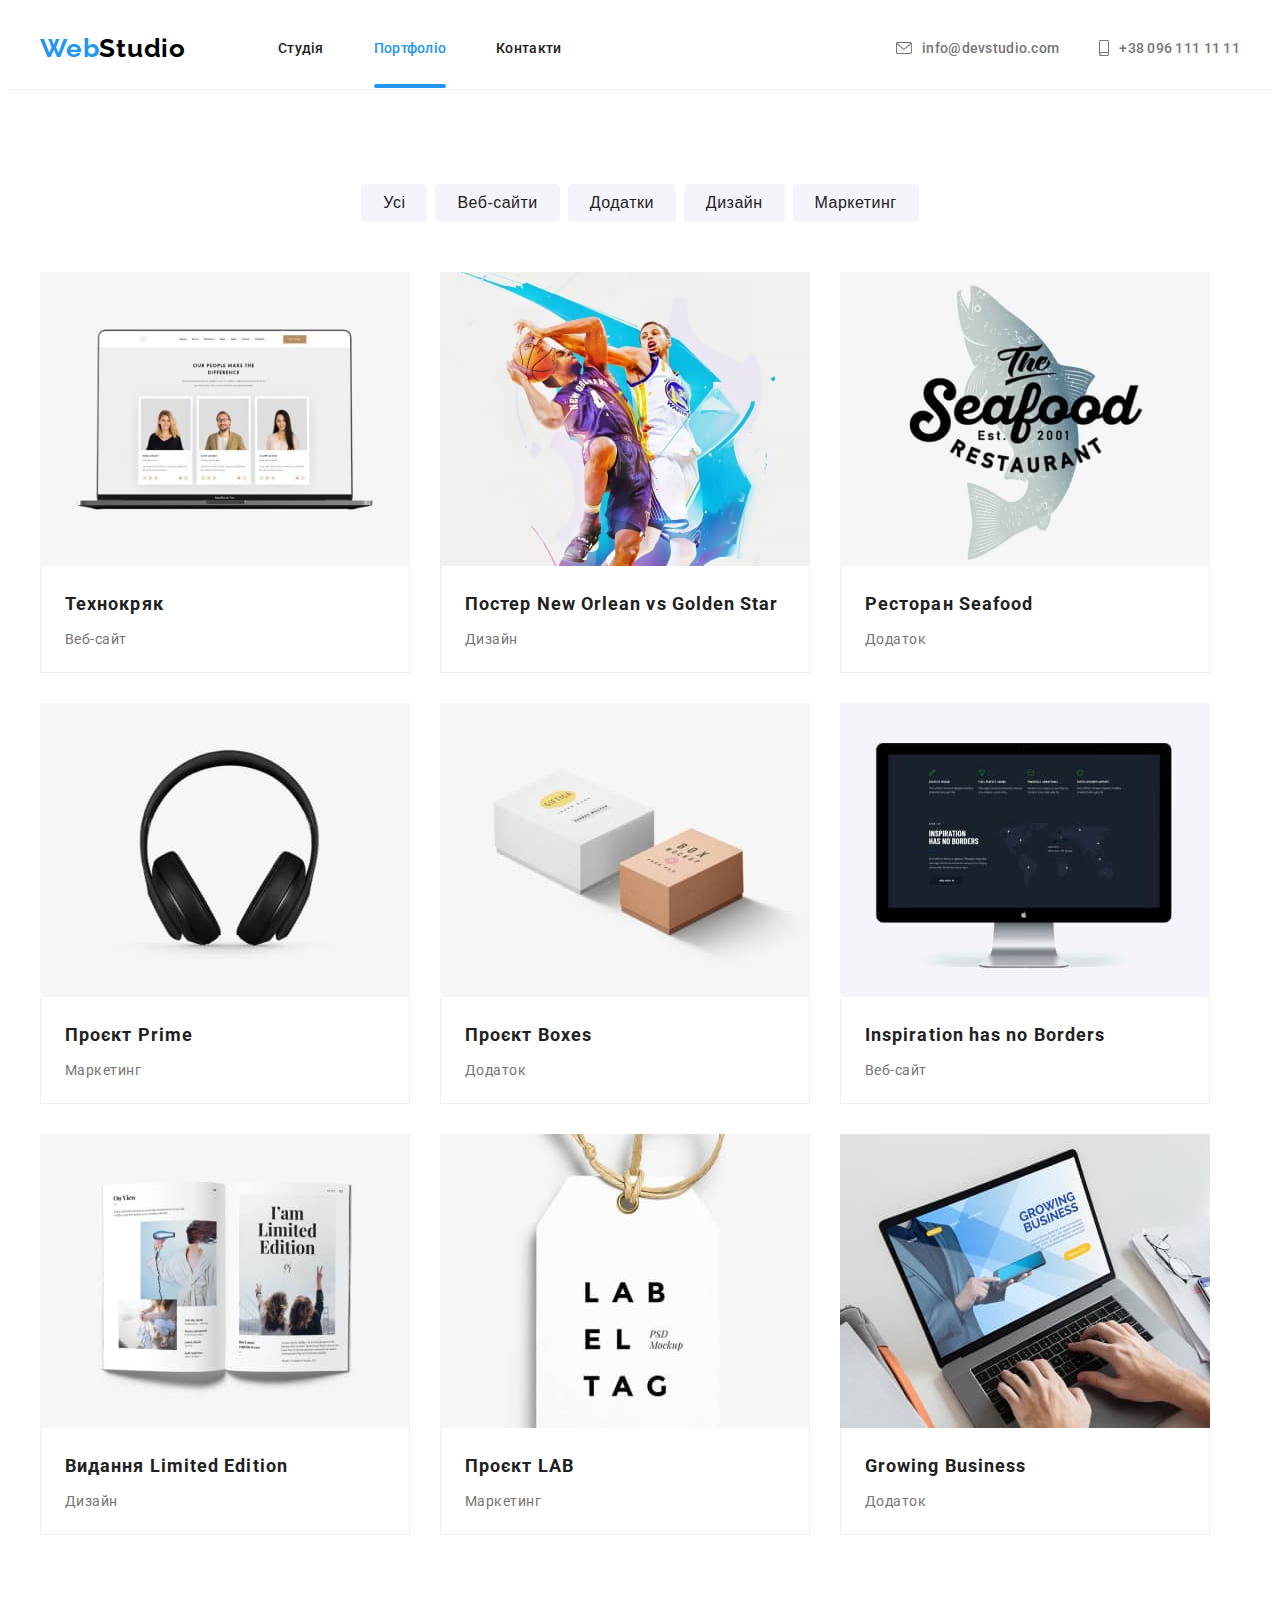
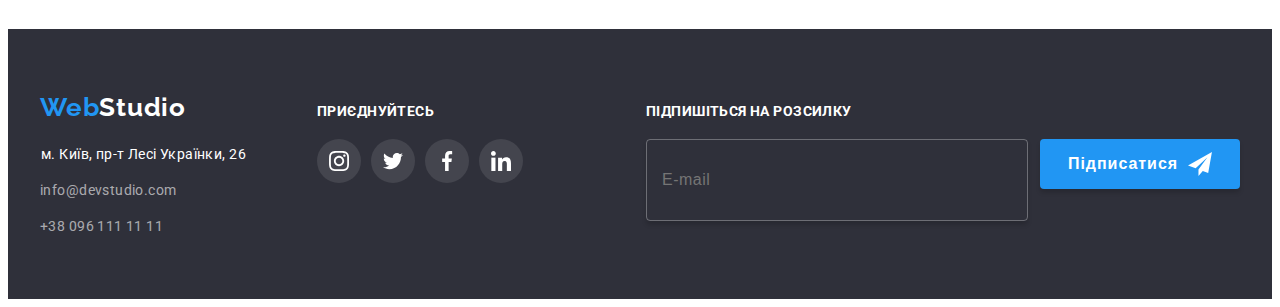
==== portfolio.html @ 45333ccf "створив репозиторій, додав файли" ====
<!DOCTYPE html>
<html lang="uk-UA">
  <head>
    <meta charset="UTF-8" />
    <meta name="viewport" content="width=device-width, initial-scale=1.0" />
    <title>Портфоліо</title>
    <link
      href="https://fonts.googleapis.com/css2?family=Raleway:wght@700&family=Roboto:wght@400;500;700;900&display=swap"
      rel="stylesheet"
    />
    <link
      rel="stylesheet"
      href="https://cdnjs.cloudflare.com/ajax/libs/modern-normalize/2.0.0/modern-normalize.min.css"
      integrity="sha512-4xo8blKMVCiXpTaLzQSLSw3KFOVPWhm/TRtuPVc4WG6kUgjH6J03IBuG7JZPkcWMxJ5huwaBpOpnwYElP/m6wg=="
      crossorigin="anonymous"
      referrerpolicy="no-referrer"
    />
    <link rel="stylesheet" href="./css/main.min.css" />
  </head>

  <body>
    <!-- Шапка -->

    <header class="header header--bordered">
      <div class="header__container container">
        <div class="logo">
          <a class="logo__link link" href="./index.html"
            >Web<span class="logo__text logo__text--black">Studio</span></a
          >
        </div>

        <nav class="nav">
          <ul class="nav__list list">
            <li class="nav__item">
              <a class="nav__link link" href="./index.html">Студія</a>
            </li>
            <li class="nav__item">
              <a
                class="nav__link nav__link--current link"
                href="./portfolio.html"
                >Портфоліо</a
              >
            </li>
            <li class="nav__item">
              <a class="nav__link link" href="">Контакти</a>
            </li>
          </ul>
        </nav>

        <ul class="info list">
          <li class="info__item">
            <a class="info__link link" href="mailto:info@devstudio.com">
              <svg class="info__icon" width="16" height="12">
                <use href="./images/icons/sprite.svg#envelope"></use>
              </svg>
              info@devstudio.com</a
            >
          </li>
          <li class="info__item">
            <a class="info__link link" href="tel:380961111111">
              <svg class="info__icon" width="10" height="16">
                <use href="./images/icons/sprite.svg#smartphone"></use>
              </svg>
              +38 096 111 11 11</a
            >
          </li>
        </ul>
      </div>
    </header>

    <main>
      <section class="portfolio section">
        <div class="container">
          <h1 class="visually-hidden">Портфоліо</h1>

          <!-- Фільтр -->

          <h2 class="visually-hidden">Фільтр робіт</h2>

          <ul class="filter list">
            <li class="filter__item">
              <button class="filter__btn" type="button">Усі</button>
            </li>
            <li class="filter__item">
              <button class="filter__btn" type="button">Веб-сайти</button>
            </li>
            <li class="filter__item">
              <button class="filter__btn" type="button">Додатки</button>
            </li>
            <li class="filter__item">
              <button class="filter__btn" type="button">Дизайн</button>
            </li>
            <li class="filter__item">
              <button class="filter__btn" type="button">Маркетинг</button>
            </li>
          </ul>

          <!-- Список робіт -->

          <h2 class="visually-hidden">Список робіт</h2>

          <ul class="works list">
            <li class="works__item">
              <a class="works__link link" href="">
                <div class="overlay">
                  <img
                    class="overlay__img"
                    src="./images/portfolio/techno.jpg"
                    alt="Сторінка веб-сайту"
                    width="370"
                    height="294"
                  />

                  <div class="overlay__card">
                    <p class="overlay__text">
                      Ресурс пропонує комплексні пропозиції з різним рівнем
                      функціоналу та сервісів. Все це дозволить відвідувачу
                      отримати вичерпні відомості про компанію чи приватну
                      особу.
                    </p>
                  </div>
                </div>

                <div class="works__info">
                  <h3 class="works__title">Технокряк</h3>
                  <p class="works__text">Веб-сайт</p>
                </div>
              </a>
            </li>

            <li class="works__item">
              <a class="works__link link" href="">
                <div class="overlay">
                  <img
                    class="overlay__img"
                    src="./images/portfolio/new-orlean.jpg"
                    alt="Сторінка веб-сайту"
                    width="370"
                    height="294"
                  />

                  <div class="overlay__card">
                    <p class="overlay__text">
                      Ресурс пропонує комплексні пропозиції з різним рівнем
                      функціоналу та сервісів. Все це дозволить відвідувачу
                      отримати вичерпні відомості про компанію чи приватну
                      особу.
                    </p>
                  </div>
                </div>
                <div class="works__info">
                  <h3 class="works__title">Постер New Orlean vs Golden Star</h3>
                  <p class="works__text">Дизайн</p>
                </div>
              </a>
            </li>

            <li class="works__item">
              <a class="works__link link" href="">
                <div class="overlay">
                  <img
                    class="overlay__img"
                    src="./images/portfolio/seafood.jpg"
                    alt="Сторінка веб-сайту"
                    width="370"
                    height="294"
                  />

                  <div class="overlay__card">
                    <p class="overlay__text">
                      Ресурс пропонує комплексні пропозиції з різним рівнем
                      функціоналу та сервісів. Все це дозволить відвідувачу
                      отримати вичерпні відомості про компанію чи приватну
                      особу.
                    </p>
                  </div>
                </div>
                <div class="works__info">
                  <h3 class="works__title">Ресторан Seafood</h3>
                  <p class="works__text">Додаток</p>
                </div>
              </a>
            </li>

            <li class="works__item">
              <a class="works__link link" href="">
                <div class="overlay">
                  <img
                    class="overlay__img"
                    src="./images/portfolio/prime.jpg"
                    alt="Сторінка веб-сайту"
                    width="370"
                    height="294"
                  />

                  <div class="overlay__card">
                    <p class="overlay__text">
                      Ресурс пропонує комплексні пропозиції з різним рівнем
                      функціоналу та сервісів. Все це дозволить відвідувачу
                      отримати вичерпні відомості про компанію чи приватну
                      особу.
                    </p>
                  </div>
                </div>
                <div class="works__info">
                  <h3 class="works__title">Проєкт Prime</h3>
                  <p class="works__text">Маркетинг</p>
                </div>
              </a>
            </li>

            <li class="works__item">
              <a class="works__link link" href="">
                <div class="overlay">
                  <img
                    class="overlay__img"
                    src="./images/portfolio/boxes.jpg"
                    alt="Сторінка веб-сайту"
                    width="370"
                    height="294"
                  />

                  <div class="overlay__card">
                    <p class="overlay__text">
                      Ресурс пропонує комплексні пропозиції з різним рівнем
                      функціоналу та сервісів. Все це дозволить відвідувачу
                      отримати вичерпні відомості про компанію чи приватну
                      особу.
                    </p>
                  </div>
                </div>
                <div class="works__info">
                  <h3 class="works__title">Проєкт Boxes</h3>
                  <p class="works__text">Додаток</p>
                </div>
              </a>
            </li>

            <li class="works__item">
              <a class="works__link link" href="">
                <div class="overlay">
                  <img
                    class="overlay__img"
                    src="./images/portfolio/no-borders.jpg"
                    alt="Сторінка веб-сайту"
                    width="370"
                    height="294"
                  />

                  <div class="overlay__card">
                    <p class="overlay__text">
                      Ресурс пропонує комплексні пропозиції з різним рівнем
                      функціоналу та сервісів. Все це дозволить відвідувачу
                      отримати вичерпні відомості про компанію чи приватну
                      особу.
                    </p>
                  </div>
                </div>
                <div class="works__info">
                  <h3 class="works__title">Inspiration has no Borders</h3>
                  <p class="works__text">Веб-сайт</p>
                </div>
              </a>
            </li>

            <li class="works__item">
              <a class="works__link link" href="">
                <div class="overlay">
                  <img
                    class="overlay__img"
                    src="./images/portfolio/limited-edition.jpg"
                    alt="Сторінка веб-сайту"
                    width="370"
                    height="294"
                  />

                  <div class="overlay__card">
                    <p class="overlay__text">
                      Ресурс пропонує комплексні пропозиції з різним рівнем
                      функціоналу та сервісів. Все це дозволить відвідувачу
                      отримати вичерпні відомості про компанію чи приватну
                      особу.
                    </p>
                  </div>
                </div>
                <div class="works__info">
                  <h3 class="works__title">Видання Limited Edition</h3>
                  <p class="works__text">Дизайн</p>
                </div>
              </a>
            </li>

            <li class="works__item">
              <a class="works__link link" href="">
                <div class="overlay">
                  <img
                    class="overlay__img"
                    src="./images/portfolio/lab.jpg"
                    alt="Сторінка веб-сайту"
                    width="370"
                    height="294"
                  />

                  <div class="overlay__card">
                    <p class="overlay__text">
                      Ресурс пропонує комплексні пропозиції з різним рівнем
                      функціоналу та сервісів. Все це дозволить відвідувачу
                      отримати вичерпні відомості про компанію чи приватну
                      особу.
                    </p>
                  </div>
                </div>
                <div class="works__info">
                  <h3 class="works__title">Проєкт LAB</h3>
                  <p class="works__text">Маркетинг</p>
                </div>
              </a>
            </li>

            <li class="works__item">
              <a class="works__link link" href="">
                <div class="overlay">
                  <img
                    class="overlay__img"
                    src="./images/portfolio/growing-bisiness.jpg"
                    alt="Сторінка веб-сайту"
                    width="370"
                    height="294"
                  />

                  <div class="overlay__card">
                    <p class="overlay__text">
                      Ресурс пропонує комплексні пропозиції з різним рівнем
                      функціоналу та сервісів. Все це дозволить відвідувачу
                      отримати вичерпні відомості про компанію чи приватну
                      особу.
                    </p>
                  </div>
                </div>
                <div class="works__info">
                  <h3 class="works__title">Growing Business</h3>
                  <p class="works__text">Додаток</p>
                </div>
              </a>
            </li>
          </ul>
        </div>
      </section>
    </main>

    <!-- Підвал -->

    <footer class="footer">
      <div class="footer__container container">
        <div class="footer__address">
          <div class="logo">
            <a class="logo__link link" href="./index.html"
              >Web<span class="logo__text logo__text--white">Studio</span></a
            >
          </div>

          <address class="address">
            <p class="address__text">м. Київ, пр-т Лесі Українки, 26</p>
            <a class="address__link link" href="mailto:info@devstudio.com"
              >info@devstudio.com</a
            >
            <a class="address__link link" href="tel:380961111111"
              >+38 096 111 11 11</a
            >
          </address>
        </div>

        <div class="footer__socials">
          <div class="socials">
            <p class="socials__title">Приєднуйтесь</p>

            <ul class="socials__list list">
              <li class="socials__item socials__item--black">
                <a
                  class="socials__link link"
                  href=""
                  target="_blank"
                  aria-label="іконка Instagram"
                >
                  <svg
                    class="socials__icon socials__icon--white"
                    width="20"
                    height="20"
                  >
                    <use href="./images/icons/sprite.svg#instagram"></use>
                  </svg>
                </a>
              </li>
              <li class="socials__item socials__item--black">
                <a
                  class="socials__link link"
                  href=""
                  target="_blank"
                  aria-label="іконка Twitter"
                >
                  <svg
                    class="socials__icon socials__icon--white"
                    width="20"
                    height="20"
                  >
                    <use href="./images/icons/sprite.svg#twitter"></use>
                  </svg>
                </a>
              </li>
              <li class="socials__item socials__item--black">
                <a
                  class="socials__link link"
                  href=""
                  target="_blank"
                  aria-label="іконка Facebook"
                >
                  <svg
                    class="socials__icon socials__icon--white"
                    width="20"
                    height="20"
                  >
                    <use href="./images/icons/sprite.svg#facebook"></use>
                  </svg>
                </a>
              </li>
              <li class="socials__item socials__item--black">
                <a
                  class="socials__link link"
                  href=""
                  target="_blank"
                  aria-label="іконка Linkedin"
                >
                  <svg
                    class="socials__icon socials__icon--white"
                    width="20"
                    height="20"
                  >
                    <use href="./images/icons/sprite.svg#linkedin"></use>
                  </svg>
                </a>
              </li>
            </ul>
          </div>
        </div>

        <div class="footer__form">
          <form class="form">
            <b class="form__title">Підпишіться на розсилку</b>
            <div class="form__field">
              <input class="form__input" type="email" placeholder="E-mail" />

              <button class="form__btn btn" type="submit">
                <span class="form__btn-label">Підписатися</span>
                <svg class="form__btn-icon" width="24" height="24">
                  <use href="./images/icons/sprite.svg#icon-send"></use>
                </svg>
              </button>
            </div>
          </form>
        </div>
      </div>
    </footer>
  </body>
</html>
---- css/main.min.css ----
:root{--primary-bg-color: #ffffff;--secondary-bg-color: #f5f4fa;--header-underline-color: #ececec;--logo-black-color: #000000;--accent-color: #2196f3;--primary-text-color: #757575;--secondary-text-color: #212121;--primary-icon-color: #afb1b8;--footer-icon-bg-color: rgba(255, 255, 255, 0.1);--hero-bg-color: #c4c4c4;--footer-bg-color: #2f303a;--address-text-color: rgba(255, 255, 255, 0.6);--hover-focus-time: cubic-bezier(0.4, 0, 0.2, 1);--primary-font-family: "Roboto", sans-serif;--primary-font-size: 14px;--primary-font-weight: 400;--primary-letter-spacing: 0.42px;--primary-text-align: center}.visually-hidden{position:absolute;width:1px;height:1px;margin:-1px;border:0;padding:0;white-space:nowrap;-webkit-clip-path:inset(100%);clip-path:inset(100%);clip:rect(0 0 0 0);overflow:hidden}html{scroll-behavior:smooth}body{font-family:var(--primary-font-family);font-size:var(--primary-font-size);font-weight:var(--primary-font-weight);letter-spacing:var(--primary-letter-spacing);text-align:var(--primary-text-align);background-color:var(--primary-bg-color);color:var(--primary-text-color)}.section{padding-top:94px;padding-bottom:94px}img{display:block}.list{margin:0;padding:0;list-style:none}.link{text-decoration:none}.container{width:1200px;margin:0 auto;padding-right:15px;padding-left:15px}.btn{margin:0;padding-top:10px;padding-bottom:10px;width:200px;height:50px;font-size:16px;font-weight:700;line-height:1.87;letter-spacing:.96px;text-align:center;color:var(--primary-bg-color);border:none;border-radius:4px;background-color:var(--accent-color);-webkit-box-shadow:0px 4px 4px 0px rgba(0,0,0,.15);box-shadow:0px 4px 4px 0px rgba(0,0,0,.15);-webkit-transition:color 250ms var(--hover-focus-time);transition:color 250ms var(--hover-focus-time);cursor:pointer}.header--bordered{border-bottom:1px solid var(--header-underline-color)}.header__container{display:-webkit-box;display:-ms-flexbox;display:flex;-webkit-box-align:center;-ms-flex-align:center;align-items:center}.logo{width:145px;height:31px}.logo__link{font-family:"Raleway",sans-serif;font-size:26px;font-weight:700;line-height:1.2;letter-spacing:.78px;color:var(--accent-color)}.logo__text--black{color:var(--logo-black-color)}.nav__list{display:-webkit-box;display:-ms-flexbox;display:flex;margin-left:93px}.nav__item:not(:last-child){margin-right:50px}.nav__link{padding-top:32px;padding-bottom:32px;font-weight:500;line-height:1.2;letter-spacing:.28px;color:var(--secondary-text-color);-webkit-transition:color 250ms var(--hover-focus-time);transition:color 250ms var(--hover-focus-time)}.nav__link:hover,.nav__link:focus{color:var(--accent-color)}.nav__link--current{position:relative;color:var(--accent-color)}.nav__link--current::after{content:"";display:block;position:absolute;right:0;bottom:0;width:100%;height:4px;border-radius:2px;background-color:var(--accent-color)}.info{display:-webkit-box;display:-ms-flexbox;display:flex;-webkit-box-align:center;-ms-flex-align:center;align-items:center;margin-left:auto}.info__item:not(:last-child){margin-right:40px}.info__link{display:-webkit-box;display:-ms-flexbox;display:flex;-webkit-box-align:center;-ms-flex-align:center;align-items:center;padding-top:32px;padding-bottom:32px;font-weight:500;line-height:1.2;letter-spacing:.28px;color:var(--primary-text-color);-webkit-transition:color 250ms var(--hover-focus-time);transition:color 250ms var(--hover-focus-time)}.info__link:hover,.info__link:focus{color:var(--accent-color)}.info__icon{margin-right:10px;fill:currentColor}.hero{padding-top:200px;padding-bottom:200px;text-align:center}.hero__title{width:696px;margin-top:0;margin-right:auto;margin-bottom:30px;margin-left:auto;font-size:44px;font-weight:900;line-height:1.36;letter-spacing:2.64px;text-transform:uppercase;color:var(--primary-bg-color)}.hero__btn{margin:0;padding-top:10px;padding-bottom:10px;width:200px;height:50px;font-size:16px;font-weight:700;line-height:1.87;letter-spacing:.96px;text-align:center;color:var(--primary-bg-color);border:none;border-radius:4px;background-color:var(--accent-color);-webkit-box-shadow:0px 4px 4px 0px rgba(0,0,0,.15);box-shadow:0px 4px 4px 0px rgba(0,0,0,.15);-webkit-transition:color 250ms var(--hover-focus-time);transition:color 250ms var(--hover-focus-time);cursor:pointer;width:216px}.hero__btn:hover{color:var(--hero-bg-color)}.overlay-bg{height:600px;max-width:1600px;margin-right:auto;margin-left:auto;background-color:var(--hero-bg-color);background-image:-webkit-gradient(linear, left top, right top, from(rgba(47, 48, 58, 0.4)), to(rgba(47, 48, 58, 0.4))),url("../images/hero/hero-bg-photo.jpg");background-image:linear-gradient(to right, rgba(47, 48, 58, 0.4), rgba(47, 48, 58, 0.4)),url("../images/hero/hero-bg-photo.jpg");background-repeat:no-repeat;background-position:center;background-size:cover}.backdrop{position:fixed;top:0;left:0;width:100%;height:100%;background-color:rgba(0,0,0,.2);z-index:10;opacity:1;visibility:visible;-webkit-transition:opacity 250ms var(--hover-focus-time),visibility 250ms var(--hover-focus-time);transition:opacity 250ms var(--hover-focus-time),visibility 250ms var(--hover-focus-time)}.backdrop.is-hidden{opacity:0;visibility:hidden;pointer-events:none}.modal-window{position:absolute;top:50%;left:50%;-webkit-transform:translate(-50%, -50%) scaleX(1);transform:translate(-50%, -50%) scaleX(1);-webkit-transition:-webkit-transform 250ms var(--hover-focus-time);transition:-webkit-transform 250ms var(--hover-focus-time);transition:transform 250ms var(--hover-focus-time);transition:transform 250ms var(--hover-focus-time), -webkit-transform 250ms var(--hover-focus-time);width:528px;height:581px;border-radius:4px;background-color:var(--primary-bg-color);-webkit-box-shadow:0px 2px 1px 0px rgba(0,0,0,.2),0px 1px 1px 0px rgba(0,0,0,.14),0px 1px 3px 0px rgba(0,0,0,.12);box-shadow:0px 2px 1px 0px rgba(0,0,0,.2),0px 1px 1px 0px rgba(0,0,0,.14),0px 1px 3px 0px rgba(0,0,0,.12)}.backdrop.is-hidden>.modal-window{-webkit-transform:translate(-50%, -50%) scaleX(0);transform:translate(-50%, -50%) scaleX(0)}.modal-window-close-btn{position:absolute;top:8px;right:8px;padding:0;width:30px;height:30px;border-radius:50%;border:1px solid rgba(0,0,0,.1);background-color:var(--primary-bg-color);cursor:pointer}.modal-window-close-icon{display:block;margin:0 auto;fill:var(--logo-black-color);-webkit-transition:fill 250ms var(--hover-focus-time);transition:fill 250ms var(--hover-focus-time)}.modal-window-close-btn:hover>.modal-window-close-icon{fill:var(--accent-color)}.modal-form{margin:0;padding:40px;width:100%;height:100%}.modal-form__title{display:block;margin-top:0;margin-bottom:12px;font-size:20px;font-weight:700;letter-spacing:.6px;color:var(--secondary-text-color)}.modal-form__field{position:relative;display:block}.modal-form__label{display:block;margin-bottom:4px;font-size:12px;letter-spacing:.12px;text-align:left;color:var(--primary-text-color)}.modal-form__input{display:block;margin-bottom:10px;padding:12px 12px 12px 44px;width:100%;height:40px;border-radius:4px;border:1px solid rgba(33,33,33,.2);outline:rgba(0,0,0,0);-webkit-transition:border-color 250ms var(--hover-focus-time);transition:border-color 250ms var(--hover-focus-time)}.modal-form__input:focus{border-color:var(--accent-color)}.modal-form__icon{position:absolute;top:30px;left:12px;fill:var(--secondary-text-color);-webkit-transition:fill 250ms var(--hover-focus-time);transition:fill 250ms var(--hover-focus-time)}.modal-form__input:focus+.modal-form__icon{fill:var(--accent-color)}.modal-form__textarea{display:block;margin-bottom:20px;padding:12px 16px;width:100%;height:120px;resize:none;border-radius:4px;border-color:rgba(0,0,0,0);outline:1px solid rgba(33,33,33,.2);-webkit-transition:border-color 250ms var(--hover-focus-time);transition:border-color 250ms var(--hover-focus-time)}.modal-form__textarea:focus{border-color:var(--accent-color)}.modal-form__textarea::-webkit-input-placeholder{font-size:12px;letter-spacing:.12px;color:rgba(117,117,117,.5)}.modal-form__textarea::-moz-placeholder{font-size:12px;letter-spacing:.12px;color:rgba(117,117,117,.5)}.modal-form__textarea:-ms-input-placeholder{font-size:12px;letter-spacing:.12px;color:rgba(117,117,117,.5)}.modal-form__textarea::-ms-input-placeholder{font-size:12px;letter-spacing:.12px;color:rgba(117,117,117,.5)}.modal-form__textarea::placeholder{font-size:12px;letter-spacing:.12px;color:rgba(117,117,117,.5)}.modal-form__policy{display:-webkit-box;display:-ms-flexbox;display:flex;-webkit-box-align:center;-ms-flex-align:center;align-items:center;-webkit-box-pack:center;-ms-flex-pack:center;justify-content:center;margin-top:0;margin-bottom:30px;width:100%;height:24px;line-height:1.71;color:var(--primary-text-color)}.modal-form__checkbox-custom{display:-webkit-box;display:-ms-flexbox;display:flex;-webkit-box-align:center;-ms-flex-align:center;align-items:center;-webkit-box-pack:center;-ms-flex-pack:center;justify-content:center;margin-right:7px;width:16px;height:15px;border-radius:2px;border:2px solid var(--secondary-text-color);-webkit-transition:background-color 250ms var(--hover-focus-time),border-color 250ms var(--hover-focus-time);transition:background-color 250ms var(--hover-focus-time),border-color 250ms var(--hover-focus-time)}.modal-form__checkbox:focus+.modal-form__checkbox-custom{border-color:var(--accent-color)}.modal-form__checkbox:checked+.modal-form__checkbox-custom{border-color:rgba(0,0,0,0);background-color:var(--accent-color);background-size:contain;background-origin:border-box}.modal-form__checkbox-icon{display:block}.modal-form__checkbox-link{margin-left:5px;line-height:24px;color:var(--accent-color)}.modal-form__btn{margin:0;padding-top:10px;padding-bottom:10px;width:200px;height:50px;font-size:16px;font-weight:700;line-height:1.87;letter-spacing:.96px;text-align:center;color:var(--primary-bg-color);border:none;border-radius:4px;background-color:var(--accent-color);-webkit-box-shadow:0px 4px 4px 0px rgba(0,0,0,.15);box-shadow:0px 4px 4px 0px rgba(0,0,0,.15);-webkit-transition:color 250ms var(--hover-focus-time);transition:color 250ms var(--hover-focus-time);cursor:pointer;padding-left:32px;padding-right:32px;background-color:#188ce8}.features__list{display:-webkit-box;display:-ms-flexbox;display:flex}.features__item{width:270px}.features__item:not(:last-child){margin-right:30px}.features__icon-box{display:-webkit-box;display:-ms-flexbox;display:flex;-webkit-box-align:center;-ms-flex-align:center;align-items:center;-webkit-box-pack:center;-ms-flex-pack:center;justify-content:center;width:100%;height:120px;margin-bottom:30px;border-radius:4px;background-color:var(--secondary-bg-color)}.features__icon{margin:0}.features__title{margin-top:0;margin-bottom:10px;font-weight:700;line-height:1.2;text-align:left;text-transform:uppercase;color:var(--secondary-text-color)}.features__text{margin:0;line-height:1.71;text-align:left;color:var(--primary-text-color)}.examples{padding-top:0}.examples__title{margin-top:0;margin-bottom:50px;font-size:36px;font-weight:700;line-height:1.2;letter-spacing:1.08px;color:var(--secondary-text-color)}.examples__list{display:-webkit-box;display:-ms-flexbox;display:flex}.examples__item:not(:last-child){margin-right:30px}.examples__img{position:relative}.examples__text{position:absolute;right:0;bottom:0;display:-webkit-box;display:-ms-flexbox;display:flex;width:100%;height:70px;margin:0;-webkit-box-align:center;-ms-flex-align:center;align-items:center;-webkit-box-pack:center;-ms-flex-pack:center;justify-content:center;font-weight:700;text-transform:uppercase;color:var(--primary-bg-color);background-color:var(--footer-bg-color);opacity:80%}.team{background-color:var(--secondary-bg-color)}.team__title{margin-top:0;margin-bottom:50px;font-size:36px;font-weight:700;line-height:1.2;letter-spacing:1.08px;color:var(--secondary-text-color)}.team__list{display:-webkit-box;display:-ms-flexbox;display:flex}.team__item{background-color:var(--primary-bg-color);border-radius:0px 0px 4px 4px;-webkit-box-shadow:0px 2px 1px 0px rgba(0,0,0,.2),0px 1px 1px 0px rgba(0,0,0,.14),0px 1px 3px 0px rgba(0,0,0,.12);box-shadow:0px 2px 1px 0px rgba(0,0,0,.2),0px 1px 1px 0px rgba(0,0,0,.14),0px 1px 3px 0px rgba(0,0,0,.12)}.team__item:not(:last-child){margin-right:30px}.card{padding-bottom:30px}.card__img{margin-bottom:30px}.card__title{margin-bottom:10px;font-size:16px;font-weight:500;line-height:1.2;letter-spacing:.48px;color:var(--secondary-text-color)}.card__text{margin:0;margin-bottom:16px;font-size:16px;font-weight:400;line-height:1.2;letter-spacing:.48px;color:var(--primary-text-color)}.socials__list{display:-webkit-box;display:-ms-flexbox;display:flex;-webkit-box-align:center;-ms-flex-align:center;align-items:center;-webkit-box-pack:center;-ms-flex-pack:center;justify-content:center}.socials__item:not(:last-child){margin-right:10px}.socials__item--black{border-radius:50%;background-color:var(--footer-icon-bg-color)}.socials__link{display:-webkit-box;display:-ms-flexbox;display:flex;-webkit-box-align:center;-ms-flex-align:center;align-items:center;-webkit-box-pack:center;-ms-flex-pack:center;justify-content:center;border-radius:50%;width:44px;height:44px;-webkit-transition:background-color 250ms var(--hover-focus-time);transition:background-color 250ms var(--hover-focus-time)}.socials__link:hover,.socials__link:focus{background-color:var(--accent-color)}.socials__icon{margin:0;fill:var(--primary-icon-color);-webkit-transition:fill 250ms var(--hover-focus-time);transition:fill 250ms var(--hover-focus-time)}.socials__icon--white{fill:var(--primary-bg-color)}.socials__link:hover .socials__icon,.socials__link:focus .socials__icon{fill:var(--primary-bg-color)}.clients__title{margin-top:0;margin-bottom:50px;font-size:36px;font-weight:700;line-height:1.2;letter-spacing:1.08px;color:var(--secondary-text-color)}.clients__list{display:-webkit-box;display:-ms-flexbox;display:flex}.clients__item:not(:last-child){margin-right:30px}.clients__link{display:-webkit-box;display:-ms-flexbox;display:flex;-webkit-box-align:center;-ms-flex-align:center;align-items:center;-webkit-box-pack:center;-ms-flex-pack:center;justify-content:center;width:170px;height:92px;border-radius:4px;border:1px solid var(--primary-icon-color);-webkit-transition:border-color 250ms var(--hover-focus-time);transition:border-color 250ms var(--hover-focus-time)}.clients__link:hover,.clients__link:focus{border-color:var(--accent-color)}.clients__icon{fill:var(--primary-icon-color);-webkit-transition:fill 250ms var(--hover-focus-time);transition:fill 250ms var(--hover-focus-time)}.clients__link:hover .clients__icon{fill:var(--accent-color)}.clients__link:focus .clients__icon{fill:var(--accent-color)}.filter{display:-webkit-box;display:-ms-flexbox;display:flex;margin-bottom:50px;-webkit-box-pack:center;-ms-flex-pack:center;justify-content:center}.filter__item:not(:last-child){margin-right:8px}.filter__btn{padding:6px 22px;font-size:16px;font-weight:500;line-height:1.62;letter-spacing:.48px;cursor:pointer;color:var(--secondary-text-color);background-color:var(--secondary-bg-color);border:none;border-radius:4px;-webkit-transition:color 250ms var(--hover-focus-time),background-color 250ms var(--hover-focus-time),-webkit-box-shadow 250ms var(--hover-focus-time);transition:color 250ms var(--hover-focus-time),background-color 250ms var(--hover-focus-time),-webkit-box-shadow 250ms var(--hover-focus-time);transition:color 250ms var(--hover-focus-time),background-color 250ms var(--hover-focus-time),box-shadow 250ms var(--hover-focus-time);transition:color 250ms var(--hover-focus-time),background-color 250ms var(--hover-focus-time),box-shadow 250ms var(--hover-focus-time),-webkit-box-shadow 250ms var(--hover-focus-time)}.filter__btn:hover,.filter__btn:focus{color:var(--primary-bg-color);background-color:var(--accent-color);-webkit-box-shadow:0px 2px 2px 0px rgba(0,0,0,.12),0px 1px 2px 0px rgba(0,0,0,.08),0px 3px 1px 0px rgba(0,0,0,.1);box-shadow:0px 2px 2px 0px rgba(0,0,0,.12),0px 1px 2px 0px rgba(0,0,0,.08),0px 3px 1px 0px rgba(0,0,0,.1)}.overlay{position:relative;overflow:hidden}.overlay__card{position:absolute;right:0;bottom:0;width:100%;height:100%;background-color:var(--accent-color);opacity:0;-webkit-transform:translateY(100%);transform:translateY(100%);-webkit-transition:opacity 250ms var(--hover-focus-time),-webkit-transform 250ms var(--hover-focus-time);transition:opacity 250ms var(--hover-focus-time),-webkit-transform 250ms var(--hover-focus-time);transition:transform 250ms var(--hover-focus-time),opacity 250ms var(--hover-focus-time);transition:transform 250ms var(--hover-focus-time),opacity 250ms var(--hover-focus-time),-webkit-transform 250ms var(--hover-focus-time)}.works__link:hover .overlay__card{-webkit-transform:translateY(0);transform:translateY(0);opacity:90%}.overlay__text{margin:0;padding:63px 24px;font-size:18px;line-height:1.55;letter-spacing:.54px;text-align:left;color:var(--primary-bg-color)}.works{display:-webkit-box;display:-ms-flexbox;display:flex;-ms-flex-wrap:wrap;flex-wrap:wrap}.works__item{width:370px;margin-right:30px;margin-bottom:30px}.works__item:nth-child(3n){margin-right:0}.works__item:nth-last-child(-n+3){margin-bottom:0}.works__link{display:block;text-decoration:none;-webkit-transition:-webkit-box-shadow 250ms var(--hover-focus-time);transition:-webkit-box-shadow 250ms var(--hover-focus-time);transition:box-shadow 250ms var(--hover-focus-time);transition:box-shadow 250ms var(--hover-focus-time), -webkit-box-shadow 250ms var(--hover-focus-time)}.works__link:hover,.works__link:focus{-webkit-box-shadow:1px 4px 6px 0px rgba(0,0,0,.16),0px 4px 4px 0px rgba(0,0,0,.06),0px 1px 1px 0px rgba(0,0,0,.12);box-shadow:1px 4px 6px 0px rgba(0,0,0,.16),0px 4px 4px 0px rgba(0,0,0,.06),0px 1px 1px 0px rgba(0,0,0,.12)}.works__info{padding:20px 24px;border:1px solid #eee;border-top:none}.works__title{margin-top:0;margin-bottom:4px;font-size:18px;font-weight:700;line-height:2;letter-spacing:1.08px;text-align:left;color:var(--secondary-text-color)}.works__text{margin:0;line-height:1.87;letter-spacing:.48px;text-align:left;color:var(--primary-text-color)}.footer{padding-top:60px;padding-bottom:60px;background-color:var(--footer-bg-color)}.footer__container{display:-webkit-box;display:-ms-flexbox;display:flex;-webkit-box-align:baseline;-ms-flex-align:baseline;align-items:baseline}.logo__text--white{color:var(--primary-bg-color)}.footer__address{margin-right:70px}.address{display:-webkit-box;display:-ms-flexbox;display:flex;-webkit-box-orient:vertical;-webkit-box-direction:normal;-ms-flex-direction:column;flex-direction:column;margin-top:20px;width:207px;line-height:1.71;font-style:normal;color:var(--primary-bg-color)}.address__text{margin-top:0;margin-bottom:12px}.address__link{margin-bottom:12px;line-height:1.71;text-align:left;text-decoration:none;color:var(--address-text-color);-webkit-transition:color 250ms var(--hover-focus-time);transition:color 250ms var(--hover-focus-time)}.address__link:last-child{margin-bottom:0}.address__link:hover,.address__link:focus{color:var(--accent-color)}.socials__title{margin-bottom:20px;font-weight:700;text-align:left;text-transform:uppercase;color:var(--primary-bg-color)}.footer__form{margin-left:auto}.form__title{display:block;margin-bottom:20px;font-weight:700;text-align:left;text-transform:uppercase;color:var(--primary-bg-color)}.form__field{display:-webkit-box;display:-ms-flexbox;display:flex}.form__input{margin-right:12px;padding:15px;width:350px;height:50px;font-size:16px;font-weight:400;line-height:1.25;letter-spacing:.48px;color:rgba(255,255,255,.6);border-radius:4px;border:1px solid rgba(255,255,255,.3);outline:rgba(0,0,0,0);background:rgba(33,150,243,0);-webkit-box-shadow:0px 4px 4px 0px rgba(0,0,0,.15);box-shadow:0px 4px 4px 0px rgba(0,0,0,.15);-webkit-transition:border-color 250ms var(--hover-focus-time);transition:border-color 250ms var(--hover-focus-time)}.form__input:focus{border-color:var(--accent-color)}.form__btn{margin:0;padding-top:10px;padding-bottom:10px;width:200px;height:50px;font-size:16px;font-weight:700;line-height:1.87;letter-spacing:.96px;text-align:center;color:var(--primary-bg-color);border:none;border-radius:4px;background-color:var(--accent-color);-webkit-box-shadow:0px 4px 4px 0px rgba(0,0,0,.15);box-shadow:0px 4px 4px 0px rgba(0,0,0,.15);-webkit-transition:color 250ms var(--hover-focus-time);transition:color 250ms var(--hover-focus-time);cursor:pointer;display:-webkit-box;display:-ms-flexbox;display:flex;-webkit-box-align:center;-ms-flex-align:center;align-items:center;-webkit-box-pack:center;-ms-flex-pack:center;justify-content:center;padding-right:28px;padding-left:28px}.form__btn-label{margin-right:10px}/*# sourceMappingURL=main.min.css.map */
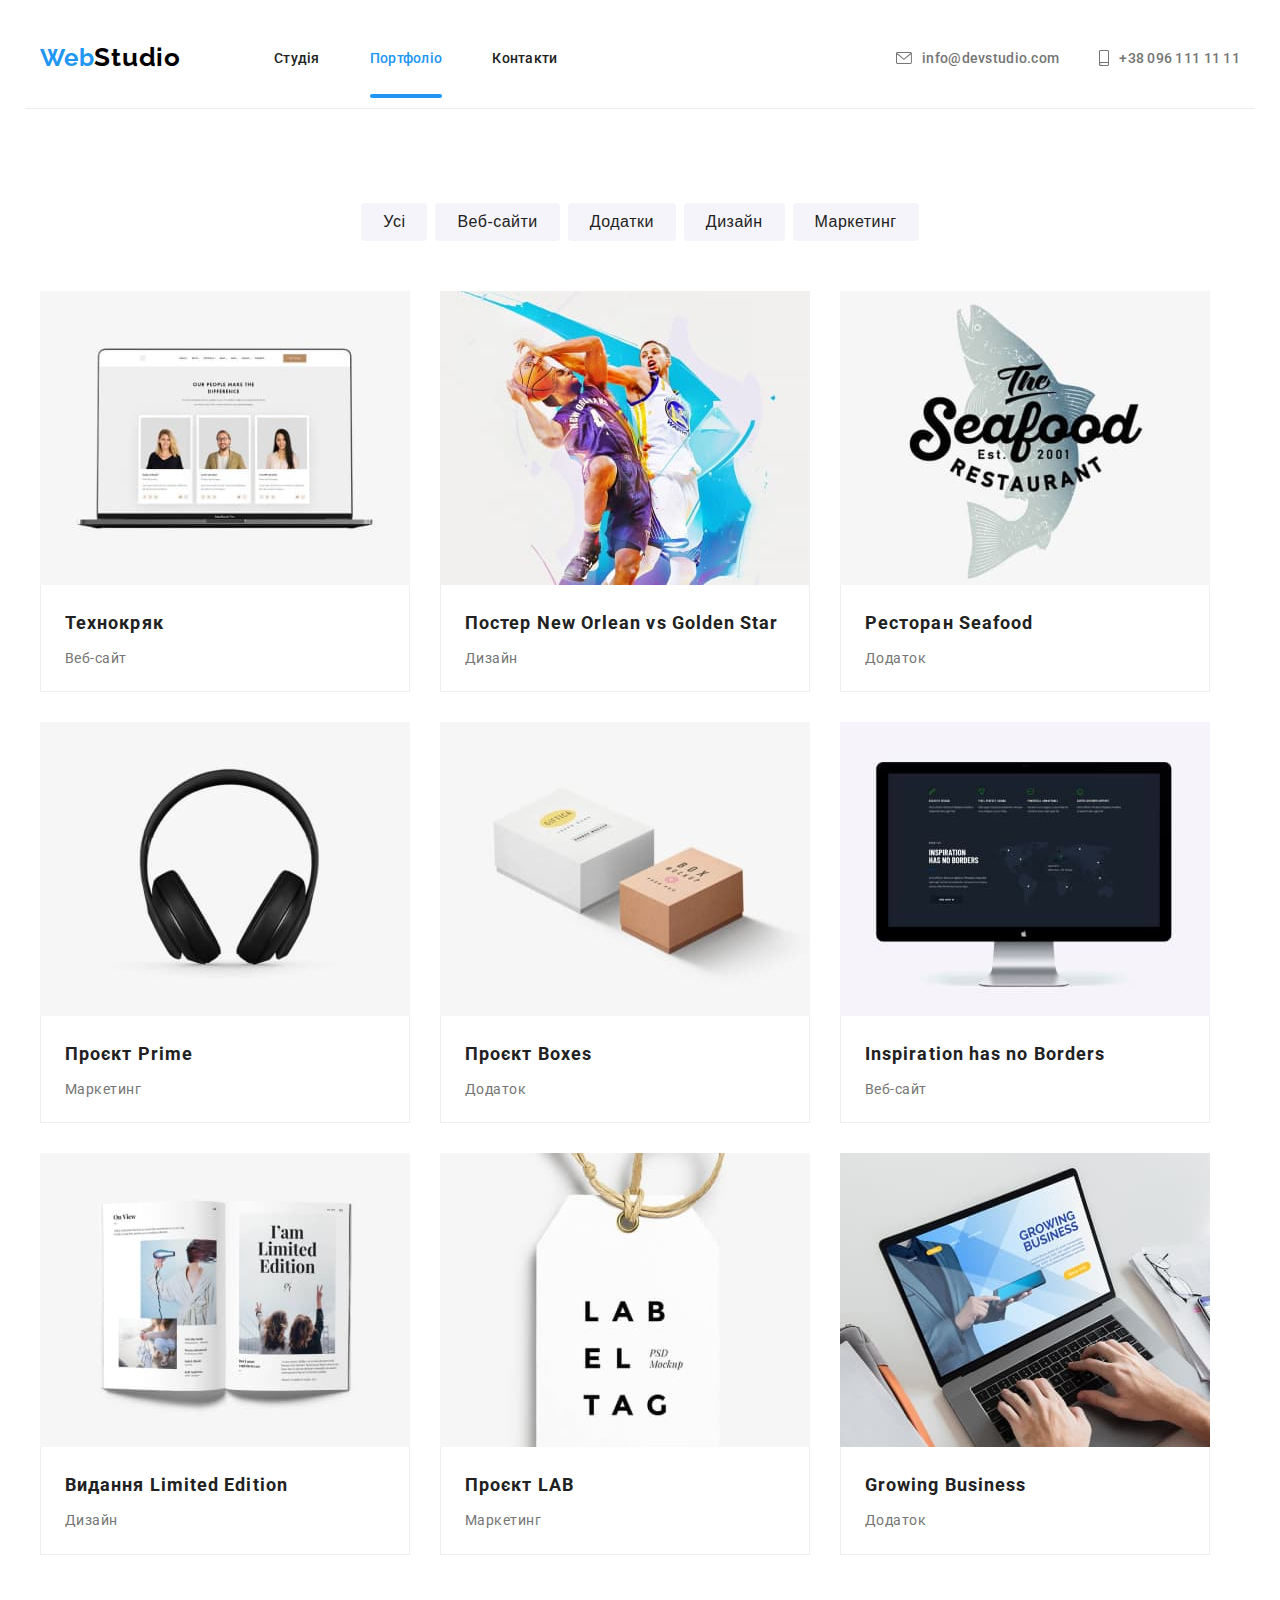
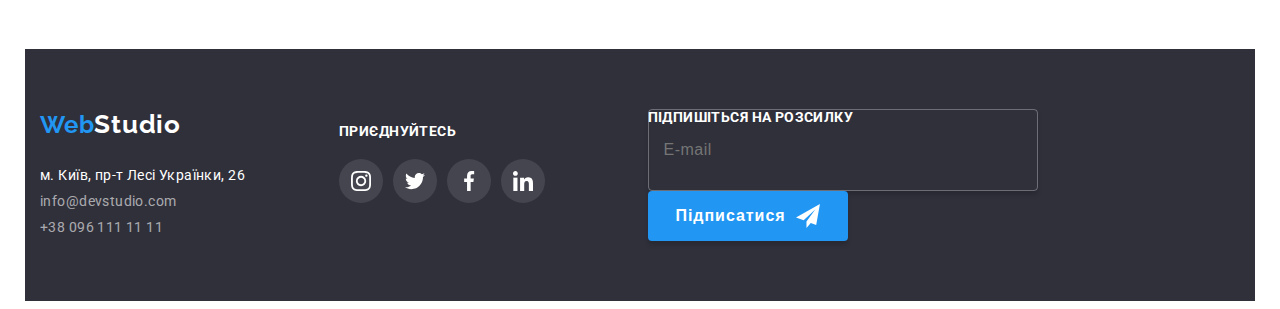
==== commit 9be5218a: "реалізував перенос елементів у філтер" ====
--- a/portfolio.html
+++ b/portfolio.html
@@ -21,50 +21,85 @@
   <body>
     <!-- Шапка -->
 
-    <header class="header header--bordered">
-      <div class="header__container container">
-        <div class="logo">
-          <a class="logo__link link" href="./index.html"
-            >Web<span class="logo__text logo__text--black">Studio</span></a
-          >
+    <header class="header header--bordered container">
+      <div class="logo">
+        <a class="logo__link link" href="./index.html"
+          >Web<span class="logo__text logo__text--black">Studio</span></a
+        >
+      </div>
+
+      <div class="menu">
+        <button
+          class="menu__btn"
+          type="button"
+          aria-expanded="false"
+          aria-controls="menu-nav"
+        >
+          <svg width="40" height="40" aria-label="Перемикач мобільного меню">
+            <use
+              class="menu__icon menu-open"
+              href="./images/icons/sprite.svg#menu-open"
+            ></use>
+            <use
+              class="menu__icon menu-close"
+              href="./images/icons/sprite.svg#menu-close"
+            ></use>
+          </svg>
+        </button>
+
+        <div class="menu__nav" id="menu-nav">
+          <nav class="nav">
+            <ul class="nav__list list">
+              <li class="nav__item">
+                <a class="nav__link link" href="./index.html">Студія</a>
+              </li>
+              <li class="nav__item">
+                <a
+                  class="nav__link nav__link--current link"
+                  href="./portfolio.html"
+                  >Портфоліо</a
+                >
+              </li>
+              <li class="nav__item">
+                <a class="nav__link link" href="">Контакти</a>
+              </li>
+            </ul>
+          </nav>
+
+          <ul class="info list">
+            <li class="info__item">
+              <a class="info__link link email" href="mailto:info@devstudio.com">
+                <svg class="info__icon" width="16" height="12">
+                  <use href="./images/icons/sprite.svg#envelope"></use>
+                </svg>
+                info@devstudio.com</a
+              >
+            </li>
+            <li class="info__item">
+              <a class="info__link link phone" href="tel:380961111111">
+                <svg class="info__icon" width="10" height="16">
+                  <use href="./images/icons/sprite.svg#smartphone"></use>
+                </svg>
+                +38 096 111 11 11</a
+              >
+            </li>
+          </ul>
+
+          <ul class="menu__socials list">
+            <li class="menu__socials__item">
+              <a class="link" href="">Instagram</a>
+            </li>
+            <li class="menu__socials__item">
+              <a class="link" href="">Twitter</a>
+            </li>
+            <li class="menu__socials__item">
+              <a class="link" href="">Facebook</a>
+            </li>
+            <li class="menu__socials__item">
+              <a class="link" href="">LinkedIn</a>
+            </li>
+          </ul>
         </div>
-
-        <nav class="nav">
-          <ul class="nav__list list">
-            <li class="nav__item">
-              <a class="nav__link link" href="./index.html">Студія</a>
-            </li>
-            <li class="nav__item">
-              <a
-                class="nav__link nav__link--current link"
-                href="./portfolio.html"
-                >Портфоліо</a
-              >
-            </li>
-            <li class="nav__item">
-              <a class="nav__link link" href="">Контакти</a>
-            </li>
-          </ul>
-        </nav>
-
-        <ul class="info list">
-          <li class="info__item">
-            <a class="info__link link" href="mailto:info@devstudio.com">
-              <svg class="info__icon" width="16" height="12">
-                <use href="./images/icons/sprite.svg#envelope"></use>
-              </svg>
-              info@devstudio.com</a
-            >
-          </li>
-          <li class="info__item">
-            <a class="info__link link" href="tel:380961111111">
-              <svg class="info__icon" width="10" height="16">
-                <use href="./images/icons/sprite.svg#smartphone"></use>
-              </svg>
-              +38 096 111 11 11</a
-            >
-          </li>
-        </ul>
       </div>
     </header>
 
@@ -350,25 +385,31 @@
 
     <!-- Підвал -->
 
-    <footer class="footer">
-      <div class="footer__container container">
-        <div class="footer__address">
+    <footer class="footer container">
+      <div class="address-box">
+        <address class="address">
           <div class="logo">
             <a class="logo__link link" href="./index.html"
               >Web<span class="logo__text logo__text--white">Studio</span></a
             >
           </div>
 
-          <address class="address">
-            <p class="address__text">м. Київ, пр-т Лесі Українки, 26</p>
-            <a class="address__link link" href="mailto:info@devstudio.com"
-              >info@devstudio.com</a
-            >
-            <a class="address__link link" href="tel:380961111111"
-              >+38 096 111 11 11</a
-            >
-          </address>
-        </div>
+          <ul class="address__list list">
+            <li class="address__item">
+              <p class="address__text">м. Київ, пр-т Лесі Українки, 26</p>
+            </li>
+            <li class="address__item">
+              <a class="address__link link" href="mailto:info@devstudio.com"
+                >info@devstudio.com</a
+              >
+            </li>
+            <li class="address__item">
+              <a class="address__link link" href="tel:380961111111"
+                >+38 096 111 11 11</a
+              >
+            </li>
+          </ul>
+        </address>
 
         <div class="footer__socials">
           <div class="socials">
@@ -442,23 +483,18 @@
             </ul>
           </div>
         </div>
-
-        <div class="footer__form">
-          <form class="form">
-            <b class="form__title">Підпишіться на розсилку</b>
-            <div class="form__field">
-              <input class="form__input" type="email" placeholder="E-mail" />
-
-              <button class="form__btn btn" type="submit">
-                <span class="form__btn-label">Підписатися</span>
-                <svg class="form__btn-icon" width="24" height="24">
-                  <use href="./images/icons/sprite.svg#icon-send"></use>
-                </svg>
-              </button>
-            </div>
-          </form>
-        </div>
       </div>
+
+      <form class="form">
+        <b class="form__title">Підпишіться на розсилку</b>
+        <input class="form__input" type="email" placeholder="E-mail" />
+        <button class="form__btn" type="submit">
+          <span class="form__btn-label">Підписатися</span>
+          <svg class="form__btn-icon" width="24" height="24">
+            <use href="./images/icons/sprite.svg#icon-send"></use>
+          </svg>
+        </button>
+      </form>
     </footer>
   </body>
 </html>
--- a/css/main.min.css
+++ b/css/main.min.css
@@ -1 +1 @@
-:root{--primary-bg-color: #ffffff;--secondary-bg-color: #f5f4fa;--header-underline-color: #ececec;--logo-black-color: #000000;--accent-color: #2196f3;--primary-text-color: #757575;--secondary-text-color: #212121;--primary-icon-color: #afb1b8;--footer-icon-bg-color: rgba(255, 255, 255, 0.1);--hero-bg-color: #c4c4c4;--footer-bg-color: #2f303a;--address-text-color: rgba(255, 255, 255, 0.6);--hover-focus-time: cubic-bezier(0.4, 0, 0.2, 1);--primary-font-family: "Roboto", sans-serif;--primary-font-size: 14px;--primary-font-weight: 400;--primary-letter-spacing: 0.42px;--primary-text-align: center}.visually-hidden{position:absolute;width:1px;height:1px;margin:-1px;border:0;padding:0;white-space:nowrap;-webkit-clip-path:inset(100%);clip-path:inset(100%);clip:rect(0 0 0 0);overflow:hidden}html{scroll-behavior:smooth}body{font-family:var(--primary-font-family);font-size:var(--primary-font-size);font-weight:var(--primary-font-weight);letter-spacing:var(--primary-letter-spacing);text-align:var(--primary-text-align);background-color:var(--primary-bg-color);color:var(--primary-text-color)}.section{padding-top:94px;padding-bottom:94px}img{display:block}.list{margin:0;padding:0;list-style:none}.link{text-decoration:none}.container{width:1200px;margin:0 auto;padding-right:15px;padding-left:15px}.btn{margin:0;padding-top:10px;padding-bottom:10px;width:200px;height:50px;font-size:16px;font-weight:700;line-height:1.87;letter-spacing:.96px;text-align:center;color:var(--primary-bg-color);border:none;border-radius:4px;background-color:var(--accent-color);-webkit-box-shadow:0px 4px 4px 0px rgba(0,0,0,.15);box-shadow:0px 4px 4px 0px rgba(0,0,0,.15);-webkit-transition:color 250ms var(--hover-focus-time);transition:color 250ms var(--hover-focus-time);cursor:pointer}.header--bordered{border-bottom:1px solid var(--header-underline-color)}.header__container{display:-webkit-box;display:-ms-flexbox;display:flex;-webkit-box-align:center;-ms-flex-align:center;align-items:center}.logo{width:145px;height:31px}.logo__link{font-family:"Raleway",sans-serif;font-size:26px;font-weight:700;line-height:1.2;letter-spacing:.78px;color:var(--accent-color)}.logo__text--black{color:var(--logo-black-color)}.nav__list{display:-webkit-box;display:-ms-flexbox;display:flex;margin-left:93px}.nav__item:not(:last-child){margin-right:50px}.nav__link{padding-top:32px;padding-bottom:32px;font-weight:500;line-height:1.2;letter-spacing:.28px;color:var(--secondary-text-color);-webkit-transition:color 250ms var(--hover-focus-time);transition:color 250ms var(--hover-focus-time)}.nav__link:hover,.nav__link:focus{color:var(--accent-color)}.nav__link--current{position:relative;color:var(--accent-color)}.nav__link--current::after{content:"";display:block;position:absolute;right:0;bottom:0;width:100%;height:4px;border-radius:2px;background-color:var(--accent-color)}.info{display:-webkit-box;display:-ms-flexbox;display:flex;-webkit-box-align:center;-ms-flex-align:center;align-items:center;margin-left:auto}.info__item:not(:last-child){margin-right:40px}.info__link{display:-webkit-box;display:-ms-flexbox;display:flex;-webkit-box-align:center;-ms-flex-align:center;align-items:center;padding-top:32px;padding-bottom:32px;font-weight:500;line-height:1.2;letter-spacing:.28px;color:var(--primary-text-color);-webkit-transition:color 250ms var(--hover-focus-time);transition:color 250ms var(--hover-focus-time)}.info__link:hover,.info__link:focus{color:var(--accent-color)}.info__icon{margin-right:10px;fill:currentColor}.hero{padding-top:200px;padding-bottom:200px;text-align:center}.hero__title{width:696px;margin-top:0;margin-right:auto;margin-bottom:30px;margin-left:auto;font-size:44px;font-weight:900;line-height:1.36;letter-spacing:2.64px;text-transform:uppercase;color:var(--primary-bg-color)}.hero__btn{margin:0;padding-top:10px;padding-bottom:10px;width:200px;height:50px;font-size:16px;font-weight:700;line-height:1.87;letter-spacing:.96px;text-align:center;color:var(--primary-bg-color);border:none;border-radius:4px;background-color:var(--accent-color);-webkit-box-shadow:0px 4px 4px 0px rgba(0,0,0,.15);box-shadow:0px 4px 4px 0px rgba(0,0,0,.15);-webkit-transition:color 250ms var(--hover-focus-time);transition:color 250ms var(--hover-focus-time);cursor:pointer;width:216px}.hero__btn:hover{color:var(--hero-bg-color)}.overlay-bg{height:600px;max-width:1600px;margin-right:auto;margin-left:auto;background-color:var(--hero-bg-color);background-image:-webkit-gradient(linear, left top, right top, from(rgba(47, 48, 58, 0.4)), to(rgba(47, 48, 58, 0.4))),url("../images/hero/hero-bg-photo.jpg");background-image:linear-gradient(to right, rgba(47, 48, 58, 0.4), rgba(47, 48, 58, 0.4)),url("../images/hero/hero-bg-photo.jpg");background-repeat:no-repeat;background-position:center;background-size:cover}.backdrop{position:fixed;top:0;left:0;width:100%;height:100%;background-color:rgba(0,0,0,.2);z-index:10;opacity:1;visibility:visible;-webkit-transition:opacity 250ms var(--hover-focus-time),visibility 250ms var(--hover-focus-time);transition:opacity 250ms var(--hover-focus-time),visibility 250ms var(--hover-focus-time)}.backdrop.is-hidden{opacity:0;visibility:hidden;pointer-events:none}.modal-window{position:absolute;top:50%;left:50%;-webkit-transform:translate(-50%, -50%) scaleX(1);transform:translate(-50%, -50%) scaleX(1);-webkit-transition:-webkit-transform 250ms var(--hover-focus-time);transition:-webkit-transform 250ms var(--hover-focus-time);transition:transform 250ms var(--hover-focus-time);transition:transform 250ms var(--hover-focus-time), -webkit-transform 250ms var(--hover-focus-time);width:528px;height:581px;border-radius:4px;background-color:var(--primary-bg-color);-webkit-box-shadow:0px 2px 1px 0px rgba(0,0,0,.2),0px 1px 1px 0px rgba(0,0,0,.14),0px 1px 3px 0px rgba(0,0,0,.12);box-shadow:0px 2px 1px 0px rgba(0,0,0,.2),0px 1px 1px 0px rgba(0,0,0,.14),0px 1px 3px 0px rgba(0,0,0,.12)}.backdrop.is-hidden>.modal-window{-webkit-transform:translate(-50%, -50%) scaleX(0);transform:translate(-50%, -50%) scaleX(0)}.modal-window-close-btn{position:absolute;top:8px;right:8px;padding:0;width:30px;height:30px;border-radius:50%;border:1px solid rgba(0,0,0,.1);background-color:var(--primary-bg-color);cursor:pointer}.modal-window-close-icon{display:block;margin:0 auto;fill:var(--logo-black-color);-webkit-transition:fill 250ms var(--hover-focus-time);transition:fill 250ms var(--hover-focus-time)}.modal-window-close-btn:hover>.modal-window-close-icon{fill:var(--accent-color)}.modal-form{margin:0;padding:40px;width:100%;height:100%}.modal-form__title{display:block;margin-top:0;margin-bottom:12px;font-size:20px;font-weight:700;letter-spacing:.6px;color:var(--secondary-text-color)}.modal-form__field{position:relative;display:block}.modal-form__label{display:block;margin-bottom:4px;font-size:12px;letter-spacing:.12px;text-align:left;color:var(--primary-text-color)}.modal-form__input{display:block;margin-bottom:10px;padding:12px 12px 12px 44px;width:100%;height:40px;border-radius:4px;border:1px solid rgba(33,33,33,.2);outline:rgba(0,0,0,0);-webkit-transition:border-color 250ms var(--hover-focus-time);transition:border-color 250ms var(--hover-focus-time)}.modal-form__input:focus{border-color:var(--accent-color)}.modal-form__icon{position:absolute;top:30px;left:12px;fill:var(--secondary-text-color);-webkit-transition:fill 250ms var(--hover-focus-time);transition:fill 250ms var(--hover-focus-time)}.modal-form__input:focus+.modal-form__icon{fill:var(--accent-color)}.modal-form__textarea{display:block;margin-bottom:20px;padding:12px 16px;width:100%;height:120px;resize:none;border-radius:4px;border-color:rgba(0,0,0,0);outline:1px solid rgba(33,33,33,.2);-webkit-transition:border-color 250ms var(--hover-focus-time);transition:border-color 250ms var(--hover-focus-time)}.modal-form__textarea:focus{border-color:var(--accent-color)}.modal-form__textarea::-webkit-input-placeholder{font-size:12px;letter-spacing:.12px;color:rgba(117,117,117,.5)}.modal-form__textarea::-moz-placeholder{font-size:12px;letter-spacing:.12px;color:rgba(117,117,117,.5)}.modal-form__textarea:-ms-input-placeholder{font-size:12px;letter-spacing:.12px;color:rgba(117,117,117,.5)}.modal-form__textarea::-ms-input-placeholder{font-size:12px;letter-spacing:.12px;color:rgba(117,117,117,.5)}.modal-form__textarea::placeholder{font-size:12px;letter-spacing:.12px;color:rgba(117,117,117,.5)}.modal-form__policy{display:-webkit-box;display:-ms-flexbox;display:flex;-webkit-box-align:center;-ms-flex-align:center;align-items:center;-webkit-box-pack:center;-ms-flex-pack:center;justify-content:center;margin-top:0;margin-bottom:30px;width:100%;height:24px;line-height:1.71;color:var(--primary-text-color)}.modal-form__checkbox-custom{display:-webkit-box;display:-ms-flexbox;display:flex;-webkit-box-align:center;-ms-flex-align:center;align-items:center;-webkit-box-pack:center;-ms-flex-pack:center;justify-content:center;margin-right:7px;width:16px;height:15px;border-radius:2px;border:2px solid var(--secondary-text-color);-webkit-transition:background-color 250ms var(--hover-focus-time),border-color 250ms var(--hover-focus-time);transition:background-color 250ms var(--hover-focus-time),border-color 250ms var(--hover-focus-time)}.modal-form__checkbox:focus+.modal-form__checkbox-custom{border-color:var(--accent-color)}.modal-form__checkbox:checked+.modal-form__checkbox-custom{border-color:rgba(0,0,0,0);background-color:var(--accent-color);background-size:contain;background-origin:border-box}.modal-form__checkbox-icon{display:block}.modal-form__checkbox-link{margin-left:5px;line-height:24px;color:var(--accent-color)}.modal-form__btn{margin:0;padding-top:10px;padding-bottom:10px;width:200px;height:50px;font-size:16px;font-weight:700;line-height:1.87;letter-spacing:.96px;text-align:center;color:var(--primary-bg-color);border:none;border-radius:4px;background-color:var(--accent-color);-webkit-box-shadow:0px 4px 4px 0px rgba(0,0,0,.15);box-shadow:0px 4px 4px 0px rgba(0,0,0,.15);-webkit-transition:color 250ms var(--hover-focus-time);transition:color 250ms var(--hover-focus-time);cursor:pointer;padding-left:32px;padding-right:32px;background-color:#188ce8}.features__list{display:-webkit-box;display:-ms-flexbox;display:flex}.features__item{width:270px}.features__item:not(:last-child){margin-right:30px}.features__icon-box{display:-webkit-box;display:-ms-flexbox;display:flex;-webkit-box-align:center;-ms-flex-align:center;align-items:center;-webkit-box-pack:center;-ms-flex-pack:center;justify-content:center;width:100%;height:120px;margin-bottom:30px;border-radius:4px;background-color:var(--secondary-bg-color)}.features__icon{margin:0}.features__title{margin-top:0;margin-bottom:10px;font-weight:700;line-height:1.2;text-align:left;text-transform:uppercase;color:var(--secondary-text-color)}.features__text{margin:0;line-height:1.71;text-align:left;color:var(--primary-text-color)}.examples{padding-top:0}.examples__title{margin-top:0;margin-bottom:50px;font-size:36px;font-weight:700;line-height:1.2;letter-spacing:1.08px;color:var(--secondary-text-color)}.examples__list{display:-webkit-box;display:-ms-flexbox;display:flex}.examples__item:not(:last-child){margin-right:30px}.examples__img{position:relative}.examples__text{position:absolute;right:0;bottom:0;display:-webkit-box;display:-ms-flexbox;display:flex;width:100%;height:70px;margin:0;-webkit-box-align:center;-ms-flex-align:center;align-items:center;-webkit-box-pack:center;-ms-flex-pack:center;justify-content:center;font-weight:700;text-transform:uppercase;color:var(--primary-bg-color);background-color:var(--footer-bg-color);opacity:80%}.team{background-color:var(--secondary-bg-color)}.team__title{margin-top:0;margin-bottom:50px;font-size:36px;font-weight:700;line-height:1.2;letter-spacing:1.08px;color:var(--secondary-text-color)}.team__list{display:-webkit-box;display:-ms-flexbox;display:flex}.team__item{background-color:var(--primary-bg-color);border-radius:0px 0px 4px 4px;-webkit-box-shadow:0px 2px 1px 0px rgba(0,0,0,.2),0px 1px 1px 0px rgba(0,0,0,.14),0px 1px 3px 0px rgba(0,0,0,.12);box-shadow:0px 2px 1px 0px rgba(0,0,0,.2),0px 1px 1px 0px rgba(0,0,0,.14),0px 1px 3px 0px rgba(0,0,0,.12)}.team__item:not(:last-child){margin-right:30px}.card{padding-bottom:30px}.card__img{margin-bottom:30px}.card__title{margin-bottom:10px;font-size:16px;font-weight:500;line-height:1.2;letter-spacing:.48px;color:var(--secondary-text-color)}.card__text{margin:0;margin-bottom:16px;font-size:16px;font-weight:400;line-height:1.2;letter-spacing:.48px;color:var(--primary-text-color)}.socials__list{display:-webkit-box;display:-ms-flexbox;display:flex;-webkit-box-align:center;-ms-flex-align:center;align-items:center;-webkit-box-pack:center;-ms-flex-pack:center;justify-content:center}.socials__item:not(:last-child){margin-right:10px}.socials__item--black{border-radius:50%;background-color:var(--footer-icon-bg-color)}.socials__link{display:-webkit-box;display:-ms-flexbox;display:flex;-webkit-box-align:center;-ms-flex-align:center;align-items:center;-webkit-box-pack:center;-ms-flex-pack:center;justify-content:center;border-radius:50%;width:44px;height:44px;-webkit-transition:background-color 250ms var(--hover-focus-time);transition:background-color 250ms var(--hover-focus-time)}.socials__link:hover,.socials__link:focus{background-color:var(--accent-color)}.socials__icon{margin:0;fill:var(--primary-icon-color);-webkit-transition:fill 250ms var(--hover-focus-time);transition:fill 250ms var(--hover-focus-time)}.socials__icon--white{fill:var(--primary-bg-color)}.socials__link:hover .socials__icon,.socials__link:focus .socials__icon{fill:var(--primary-bg-color)}.clients__title{margin-top:0;margin-bottom:50px;font-size:36px;font-weight:700;line-height:1.2;letter-spacing:1.08px;color:var(--secondary-text-color)}.clients__list{display:-webkit-box;display:-ms-flexbox;display:flex}.clients__item:not(:last-child){margin-right:30px}.clients__link{display:-webkit-box;display:-ms-flexbox;display:flex;-webkit-box-align:center;-ms-flex-align:center;align-items:center;-webkit-box-pack:center;-ms-flex-pack:center;justify-content:center;width:170px;height:92px;border-radius:4px;border:1px solid var(--primary-icon-color);-webkit-transition:border-color 250ms var(--hover-focus-time);transition:border-color 250ms var(--hover-focus-time)}.clients__link:hover,.clients__link:focus{border-color:var(--accent-color)}.clients__icon{fill:var(--primary-icon-color);-webkit-transition:fill 250ms var(--hover-focus-time);transition:fill 250ms var(--hover-focus-time)}.clients__link:hover .clients__icon{fill:var(--accent-color)}.clients__link:focus .clients__icon{fill:var(--accent-color)}.filter{display:-webkit-box;display:-ms-flexbox;display:flex;margin-bottom:50px;-webkit-box-pack:center;-ms-flex-pack:center;justify-content:center}.filter__item:not(:last-child){margin-right:8px}.filter__btn{padding:6px 22px;font-size:16px;font-weight:500;line-height:1.62;letter-spacing:.48px;cursor:pointer;color:var(--secondary-text-color);background-color:var(--secondary-bg-color);border:none;border-radius:4px;-webkit-transition:color 250ms var(--hover-focus-time),background-color 250ms var(--hover-focus-time),-webkit-box-shadow 250ms var(--hover-focus-time);transition:color 250ms var(--hover-focus-time),background-color 250ms var(--hover-focus-time),-webkit-box-shadow 250ms var(--hover-focus-time);transition:color 250ms var(--hover-focus-time),background-color 250ms var(--hover-focus-time),box-shadow 250ms var(--hover-focus-time);transition:color 250ms var(--hover-focus-time),background-color 250ms var(--hover-focus-time),box-shadow 250ms var(--hover-focus-time),-webkit-box-shadow 250ms var(--hover-focus-time)}.filter__btn:hover,.filter__btn:focus{color:var(--primary-bg-color);background-color:var(--accent-color);-webkit-box-shadow:0px 2px 2px 0px rgba(0,0,0,.12),0px 1px 2px 0px rgba(0,0,0,.08),0px 3px 1px 0px rgba(0,0,0,.1);box-shadow:0px 2px 2px 0px rgba(0,0,0,.12),0px 1px 2px 0px rgba(0,0,0,.08),0px 3px 1px 0px rgba(0,0,0,.1)}.overlay{position:relative;overflow:hidden}.overlay__card{position:absolute;right:0;bottom:0;width:100%;height:100%;background-color:var(--accent-color);opacity:0;-webkit-transform:translateY(100%);transform:translateY(100%);-webkit-transition:opacity 250ms var(--hover-focus-time),-webkit-transform 250ms var(--hover-focus-time);transition:opacity 250ms var(--hover-focus-time),-webkit-transform 250ms var(--hover-focus-time);transition:transform 250ms var(--hover-focus-time),opacity 250ms var(--hover-focus-time);transition:transform 250ms var(--hover-focus-time),opacity 250ms var(--hover-focus-time),-webkit-transform 250ms var(--hover-focus-time)}.works__link:hover .overlay__card{-webkit-transform:translateY(0);transform:translateY(0);opacity:90%}.overlay__text{margin:0;padding:63px 24px;font-size:18px;line-height:1.55;letter-spacing:.54px;text-align:left;color:var(--primary-bg-color)}.works{display:-webkit-box;display:-ms-flexbox;display:flex;-ms-flex-wrap:wrap;flex-wrap:wrap}.works__item{width:370px;margin-right:30px;margin-bottom:30px}.works__item:nth-child(3n){margin-right:0}.works__item:nth-last-child(-n+3){margin-bottom:0}.works__link{display:block;text-decoration:none;-webkit-transition:-webkit-box-shadow 250ms var(--hover-focus-time);transition:-webkit-box-shadow 250ms var(--hover-focus-time);transition:box-shadow 250ms var(--hover-focus-time);transition:box-shadow 250ms var(--hover-focus-time), -webkit-box-shadow 250ms var(--hover-focus-time)}.works__link:hover,.works__link:focus{-webkit-box-shadow:1px 4px 6px 0px rgba(0,0,0,.16),0px 4px 4px 0px rgba(0,0,0,.06),0px 1px 1px 0px rgba(0,0,0,.12);box-shadow:1px 4px 6px 0px rgba(0,0,0,.16),0px 4px 4px 0px rgba(0,0,0,.06),0px 1px 1px 0px rgba(0,0,0,.12)}.works__info{padding:20px 24px;border:1px solid #eee;border-top:none}.works__title{margin-top:0;margin-bottom:4px;font-size:18px;font-weight:700;line-height:2;letter-spacing:1.08px;text-align:left;color:var(--secondary-text-color)}.works__text{margin:0;line-height:1.87;letter-spacing:.48px;text-align:left;color:var(--primary-text-color)}.footer{padding-top:60px;padding-bottom:60px;background-color:var(--footer-bg-color)}.footer__container{display:-webkit-box;display:-ms-flexbox;display:flex;-webkit-box-align:baseline;-ms-flex-align:baseline;align-items:baseline}.logo__text--white{color:var(--primary-bg-color)}.footer__address{margin-right:70px}.address{display:-webkit-box;display:-ms-flexbox;display:flex;-webkit-box-orient:vertical;-webkit-box-direction:normal;-ms-flex-direction:column;flex-direction:column;margin-top:20px;width:207px;line-height:1.71;font-style:normal;color:var(--primary-bg-color)}.address__text{margin-top:0;margin-bottom:12px}.address__link{margin-bottom:12px;line-height:1.71;text-align:left;text-decoration:none;color:var(--address-text-color);-webkit-transition:color 250ms var(--hover-focus-time);transition:color 250ms var(--hover-focus-time)}.address__link:last-child{margin-bottom:0}.address__link:hover,.address__link:focus{color:var(--accent-color)}.socials__title{margin-bottom:20px;font-weight:700;text-align:left;text-transform:uppercase;color:var(--primary-bg-color)}.footer__form{margin-left:auto}.form__title{display:block;margin-bottom:20px;font-weight:700;text-align:left;text-transform:uppercase;color:var(--primary-bg-color)}.form__field{display:-webkit-box;display:-ms-flexbox;display:flex}.form__input{margin-right:12px;padding:15px;width:350px;height:50px;font-size:16px;font-weight:400;line-height:1.25;letter-spacing:.48px;color:rgba(255,255,255,.6);border-radius:4px;border:1px solid rgba(255,255,255,.3);outline:rgba(0,0,0,0);background:rgba(33,150,243,0);-webkit-box-shadow:0px 4px 4px 0px rgba(0,0,0,.15);box-shadow:0px 4px 4px 0px rgba(0,0,0,.15);-webkit-transition:border-color 250ms var(--hover-focus-time);transition:border-color 250ms var(--hover-focus-time)}.form__input:focus{border-color:var(--accent-color)}.form__btn{margin:0;padding-top:10px;padding-bottom:10px;width:200px;height:50px;font-size:16px;font-weight:700;line-height:1.87;letter-spacing:.96px;text-align:center;color:var(--primary-bg-color);border:none;border-radius:4px;background-color:var(--accent-color);-webkit-box-shadow:0px 4px 4px 0px rgba(0,0,0,.15);box-shadow:0px 4px 4px 0px rgba(0,0,0,.15);-webkit-transition:color 250ms var(--hover-focus-time);transition:color 250ms var(--hover-focus-time);cursor:pointer;display:-webkit-box;display:-ms-flexbox;display:flex;-webkit-box-align:center;-ms-flex-align:center;align-items:center;-webkit-box-pack:center;-ms-flex-pack:center;justify-content:center;padding-right:28px;padding-left:28px}.form__btn-label{margin-right:10px}/*# sourceMappingURL=main.min.css.map */+:root{--primary-bg-color: #ffffff;--secondary-bg-color: #f5f4fa;--header-underline-color: #ececec;--logo-black-color: #000000;--accent-color: #2196f3;--primary-text-color: #757575;--secondary-text-color: #212121;--primary-icon-color: #afb1b8;--footer-icon-bg-color: rgba(255, 255, 255, 0.1);--hero-bg-color: #c4c4c4;--footer-bg-color: #2f303a;--address-text-color: rgba(255, 255, 255, 0.6);--hover-focus-time: cubic-bezier(0.4, 0, 0.2, 1);--primary-font-family: "Roboto", sans-serif;--primary-font-size: 14px;--primary-font-weight: 400;--primary-letter-spacing: 0.42px;--primary-text-align: center}.visually-hidden{position:absolute;width:1px;height:1px;margin:-1px;border:0;padding:0;white-space:nowrap;-webkit-clip-path:inset(100%);clip-path:inset(100%);clip:rect(0 0 0 0);overflow:hidden}html{scroll-behavior:smooth}body{font-family:var(--primary-font-family);font-size:var(--primary-font-size);font-weight:var(--primary-font-weight);letter-spacing:var(--primary-letter-spacing);text-align:var(--primary-text-align);background-color:var(--primary-bg-color);color:var(--primary-text-color)}.section{padding-top:60px;padding-bottom:60px}@media screen and (min-width: 1200px){.section{padding-top:94px;padding-bottom:94px}}img{display:block}.list{margin:0;padding:0;list-style:none}.link{text-decoration:none}.container{margin-right:auto;margin-left:auto;padding-right:15px;padding-left:15px}@media screen and (min-width: 480px){.container{width:480px}}@media screen and (min-width: 768px){.container{width:768px}}@media screen and (min-width: 1200px){.container{width:1200px}}.btn{margin:0;padding-top:10px;padding-bottom:10px;width:200px;height:50px;font-size:16px;font-weight:700;line-height:1.87;letter-spacing:.96px;text-align:center;color:var(--primary-bg-color);border:none;border-radius:4px;background-color:var(--accent-color);-webkit-box-shadow:0px 4px 4px 0px rgba(0,0,0,.15);box-shadow:0px 4px 4px 0px rgba(0,0,0,.15);-webkit-transition:color 250ms var(--hover-focus-time);transition:color 250ms var(--hover-focus-time);cursor:pointer}.header{position:relative;display:-webkit-box;display:-ms-flexbox;display:flex;-webkit-box-align:center;-ms-flex-align:center;align-items:center;-webkit-box-pack:justify;-ms-flex-pack:justify;justify-content:space-between;height:60px;padding-top:10px;padding-bottom:10px}.header--bordered{border-bottom:1px solid var(--header-underline-color)}@media screen and (min-width: 768px){.header{height:80px}}.logo{display:-webkit-inline-box;display:-ms-inline-flexbox;display:inline-flex;width:145px}.logo__link{font-family:"Raleway",sans-serif;font-size:24px;font-weight:700;line-height:1.2;letter-spacing:.78px;color:var(--accent-color)}.logo__text--black{color:var(--logo-black-color)}@media screen and (min-width: 1200px){.logo__text{font-size:26px}}.menu{display:-webkit-inline-box;display:-ms-inline-flexbox;display:inline-flex}@media screen and (min-width: 768px){.menu{width:100%;margin-left:88px}}@media screen and (min-width: 768px){.menu{margin-left:93px}}.menu__nav{display:-webkit-box;display:-ms-flexbox;display:flex;-webkit-box-orient:vertical;-webkit-box-direction:normal;-ms-flex-direction:column;flex-direction:column;width:100%;padding:48px 40px}.menu__nav.is-open{display:block}@media screen and (max-width: 767px){.menu__nav{display:none;position:absolute;top:0;left:0;background-color:var(--primary-bg-color);-webkit-box-shadow:0px 1px 3px 0px rgba(0,0,0,.16),0px 2px 4px 0px rgba(0,0,0,.08),0px 4px 8px 0px rgba(0,0,0,.04);box-shadow:0px 1px 3px 0px rgba(0,0,0,.16),0px 2px 4px 0px rgba(0,0,0,.08),0px 4px 8px 0px rgba(0,0,0,.04)}}@media screen and (min-width: 768px){.menu__nav{display:-webkit-box;display:-ms-flexbox;display:flex;-webkit-box-orient:horizontal;-webkit-box-direction:normal;-ms-flex-direction:row;flex-direction:row;-webkit-box-pack:justify;-ms-flex-pack:justify;justify-content:space-between;margin:0;padding:0}}.menu__btn{display:-webkit-inline-box;display:-ms-inline-flexbox;display:inline-flex;margin:0;padding:0;border:none;background-color:rgba(0,0,0,0);z-index:10}.menu__btn:hover .menu__icon,.menu__btn:focus .menu__icon{fill:var(--accent-color)}.menu__btn .menu-close{display:none}.menu__btn.is-open .menu-close{display:block}.menu__btn.is-open .menu-open{display:none}@media screen and (min-width: 768px){.menu__btn{display:none}}.menu__icon{-webkit-transition:fill 250ms var(--hover-focus-time);transition:fill 250ms var(--hover-focus-time)}.menu__socials{display:-webkit-box;display:-ms-flexbox;display:flex}.menu__socials .link{font-size:18px;font-weight:500;line-height:1.22;letter-spacing:.36px;text-align:left;color:var(--accent-color)}@media screen and (min-width: 768px){.menu__socials{display:none}}.menu__socials__item:not(:last-child){padding-right:10px;border-right:1px solid rgba(33,33,33,.2)}.menu__socials__item:not(:first-child){padding-left:10px}.nav{display:-webkit-box;display:-ms-flexbox;display:flex;-webkit-box-align:center;-ms-flex-align:center;align-items:center;-webkit-box-pack:center;-ms-flex-pack:center;justify-content:center;margin-bottom:306px}@media screen and (min-width: 768px){.nav{margin:0}}@media screen and (min-width: 768px){.nav__list{display:-webkit-box;display:-ms-flexbox;display:flex;-webkit-box-align:center;-ms-flex-align:center;align-items:center;-webkit-box-pack:center;-ms-flex-pack:center;justify-content:center}}.nav__item{text-align:left}.nav__item:not(:last-child){margin-right:50px}@media screen and (max-width: 767px){.nav__item:not(:last-child){margin-bottom:32px}}.nav__link{font-size:14px;font-weight:500;letter-spacing:.28px;color:var(--secondary-text-color);-webkit-transition:color 250ms var(--hover-focus-time);transition:color 250ms var(--hover-focus-time)}.nav__link:hover,.nav__link:focus{color:var(--accent-color)}@media screen and (max-width: 767px){.nav__link{font-size:40px;letter-spacing:.8px}}@media screen and (min-width: 768px){.nav__link{padding:32px 0}.nav__link--current{position:relative;color:var(--accent-color)}.nav__link--current::after{content:"";display:block;position:absolute;right:0;bottom:0;width:100%;height:4px;border-radius:2px;background-color:var(--accent-color)}}.info{display:-webkit-box;display:-ms-flexbox;display:flex;-webkit-box-orient:vertical;-webkit-box-direction:normal;-ms-flex-direction:column;flex-direction:column;text-align:left}@media screen and (max-width: 767px){.info{-webkit-box-orient:vertical;-webkit-box-direction:reverse;-ms-flex-direction:column-reverse;flex-direction:column-reverse}}@media screen and (min-width: 1200px){.info{-webkit-box-orient:horizontal;-webkit-box-direction:normal;-ms-flex-direction:row;flex-direction:row}}@media screen and (max-width: 767px){.info__item:first-child{margin-bottom:64px}.info__item:last-child{margin-bottom:32px}}@media screen and (min-width: 768px){.info__item:first-child{margin-bottom:10px}}@media screen and (min-width: 1200px){.info__item:first-child{margin-bottom:0px;margin-right:40px}}.info__link{display:-webkit-box;display:-ms-flexbox;display:flex;-webkit-box-align:center;-ms-flex-align:center;align-items:center;font-size:12px;font-weight:500;letter-spacing:.24px;color:var(--primary-text-color);-webkit-transition:color 250ms var(--hover-focus-time);transition:color 250ms var(--hover-focus-time)}.info__link:hover,.info__link:focus{color:var(--accent-color)}@media screen and (max-width: 767px){.info__link.email{font-size:24px;font-weight:500;letter-spacing:.48px}.info__link.phone{font-size:34px;font-weight:500;letter-spacing:.68px;color:var(--accent-color)}}@media screen and (min-width: 1200px){.info__link{font-size:14px;letter-spacing:.28px}}.info__icon{margin-right:10px;fill:currentColor}@media screen and (max-width: 767px){.info__icon{display:none}}@media screen and (max-width: 1199px){.info__icon{margin-right:8px}}.hero{padding-top:118px;padding-bottom:118px}@media screen and (min-width: 1200px){.hero{padding-top:200px;padding-bottom:200px}}.hero__title{margin-top:0;margin-bottom:30px;margin-right:auto;margin-left:auto;width:360px;font-size:26px;font-weight:900;line-height:1.62;letter-spacing:1.56px;text-transform:uppercase;color:var(--primary-bg-color)}@media screen and (min-width: 1200px){.hero__title{width:696px;font-size:44px;line-height:1.36;letter-spacing:2.64px}}.hero__btn{margin:0;padding-top:10px;padding-bottom:10px;width:200px;height:50px;font-size:16px;font-weight:700;line-height:1.87;letter-spacing:.96px;text-align:center;color:var(--primary-bg-color);border:none;border-radius:4px;background-color:var(--accent-color);-webkit-box-shadow:0px 4px 4px 0px rgba(0,0,0,.15);box-shadow:0px 4px 4px 0px rgba(0,0,0,.15);-webkit-transition:color 250ms var(--hover-focus-time);transition:color 250ms var(--hover-focus-time);cursor:pointer}.hero__btn:hover{color:var(--hero-bg-color)}.overlay-bg{width:480px;height:400px;margin-right:auto;margin-left:auto;background-color:var(--hero-bg-color);background-image:-webkit-gradient(linear, left top, right top, from(rgba(47, 48, 58, 0.4)), to(rgba(47, 48, 58, 0.4))),url("../images/hero/hero-bg-photo.jpg");background-image:linear-gradient(to right, rgba(47, 48, 58, 0.4), rgba(47, 48, 58, 0.4)),url("../images/hero/hero-bg-photo.jpg");background-repeat:no-repeat;background-position:center;background-size:cover}@media screen and (min-width: 768px){.overlay-bg{width:768px}}@media screen and (min-width: 1200px){.overlay-bg{max-width:1600px;width:100%;height:600px}}.backdrop{position:fixed;top:0;left:0;width:100%;height:100%;background-color:rgba(0,0,0,.2);z-index:10;opacity:1;visibility:visible;-webkit-transition:opacity 250ms var(--hover-focus-time),visibility 250ms var(--hover-focus-time);transition:opacity 250ms var(--hover-focus-time),visibility 250ms var(--hover-focus-time)}.backdrop.is-hidden{opacity:0;visibility:hidden;pointer-events:none}.modal-window{position:absolute;top:50%;left:50%;-webkit-transform:translate(-50%, -50%) scaleX(1);transform:translate(-50%, -50%) scaleX(1);-webkit-transition:-webkit-transform 250ms var(--hover-focus-time);transition:-webkit-transform 250ms var(--hover-focus-time);transition:transform 250ms var(--hover-focus-time);transition:transform 250ms var(--hover-focus-time), -webkit-transform 250ms var(--hover-focus-time);width:528px;height:581px;border-radius:4px;background-color:var(--primary-bg-color);-webkit-box-shadow:0px 2px 1px 0px rgba(0,0,0,.2),0px 1px 1px 0px rgba(0,0,0,.14),0px 1px 3px 0px rgba(0,0,0,.12);box-shadow:0px 2px 1px 0px rgba(0,0,0,.2),0px 1px 1px 0px rgba(0,0,0,.14),0px 1px 3px 0px rgba(0,0,0,.12)}.backdrop.is-hidden>.modal-window{-webkit-transform:translate(-50%, -50%) scaleX(0);transform:translate(-50%, -50%) scaleX(0)}.modal-window-close-btn{position:absolute;top:8px;right:8px;padding:0;width:30px;height:30px;border-radius:50%;border:1px solid rgba(0,0,0,.1);background-color:var(--primary-bg-color);cursor:pointer}.modal-window-close-icon{display:block;margin:0 auto;fill:var(--logo-black-color);-webkit-transition:fill 250ms var(--hover-focus-time);transition:fill 250ms var(--hover-focus-time)}.modal-window-close-btn:hover>.modal-window-close-icon{fill:var(--accent-color)}.modal-form{margin:0;padding:40px;width:100%;height:100%}.modal-form__title{display:block;margin-top:0;margin-bottom:12px;font-size:20px;font-weight:700;letter-spacing:.6px;color:var(--secondary-text-color)}.modal-form__field{position:relative;display:block}.modal-form__label{display:block;margin-bottom:4px;font-size:12px;letter-spacing:.12px;text-align:left;color:var(--primary-text-color)}.modal-form__input{display:block;margin-bottom:10px;padding:12px 12px 12px 44px;width:100%;height:40px;border-radius:4px;border:1px solid rgba(33,33,33,.2);outline:rgba(0,0,0,0);-webkit-transition:border-color 250ms var(--hover-focus-time);transition:border-color 250ms var(--hover-focus-time)}.modal-form__input:focus{border-color:var(--accent-color)}.modal-form__icon{position:absolute;top:30px;left:12px;fill:var(--secondary-text-color);-webkit-transition:fill 250ms var(--hover-focus-time);transition:fill 250ms var(--hover-focus-time)}.modal-form__input:focus+.modal-form__icon{fill:var(--accent-color)}.modal-form__textarea{display:block;margin-bottom:20px;padding:12px 16px;width:100%;height:120px;resize:none;border-radius:4px;border-color:rgba(0,0,0,0);outline:1px solid rgba(33,33,33,.2);-webkit-transition:border-color 250ms var(--hover-focus-time);transition:border-color 250ms var(--hover-focus-time)}.modal-form__textarea:focus{border-color:var(--accent-color)}.modal-form__textarea::-webkit-input-placeholder{font-size:12px;letter-spacing:.12px;color:rgba(117,117,117,.5)}.modal-form__textarea::-moz-placeholder{font-size:12px;letter-spacing:.12px;color:rgba(117,117,117,.5)}.modal-form__textarea:-ms-input-placeholder{font-size:12px;letter-spacing:.12px;color:rgba(117,117,117,.5)}.modal-form__textarea::-ms-input-placeholder{font-size:12px;letter-spacing:.12px;color:rgba(117,117,117,.5)}.modal-form__textarea::placeholder{font-size:12px;letter-spacing:.12px;color:rgba(117,117,117,.5)}.modal-form__policy{display:-webkit-box;display:-ms-flexbox;display:flex;-webkit-box-align:center;-ms-flex-align:center;align-items:center;-webkit-box-pack:center;-ms-flex-pack:center;justify-content:center;margin-top:0;margin-bottom:30px;width:100%;height:24px;line-height:1.71;color:var(--primary-text-color)}.modal-form__checkbox-custom{display:-webkit-box;display:-ms-flexbox;display:flex;-webkit-box-align:center;-ms-flex-align:center;align-items:center;-webkit-box-pack:center;-ms-flex-pack:center;justify-content:center;margin-right:7px;width:16px;height:15px;border-radius:2px;border:2px solid var(--secondary-text-color);-webkit-transition:background-color 250ms var(--hover-focus-time),border-color 250ms var(--hover-focus-time);transition:background-color 250ms var(--hover-focus-time),border-color 250ms var(--hover-focus-time)}.modal-form__checkbox:focus+.modal-form__checkbox-custom{border-color:var(--accent-color)}.modal-form__checkbox:checked+.modal-form__checkbox-custom{border-color:rgba(0,0,0,0);background-color:var(--accent-color);background-size:contain;background-origin:border-box}.modal-form__checkbox-icon{display:block}.modal-form__checkbox-link{margin-left:5px;line-height:24px;color:var(--accent-color)}.modal-form__btn{margin:0;padding-top:10px;padding-bottom:10px;width:200px;height:50px;font-size:16px;font-weight:700;line-height:1.87;letter-spacing:.96px;text-align:center;color:var(--primary-bg-color);border:none;border-radius:4px;background-color:var(--accent-color);-webkit-box-shadow:0px 4px 4px 0px rgba(0,0,0,.15);box-shadow:0px 4px 4px 0px rgba(0,0,0,.15);-webkit-transition:color 250ms var(--hover-focus-time);transition:color 250ms var(--hover-focus-time);cursor:pointer;padding-left:32px;padding-right:32px;background-color:#188ce8}@media screen and (min-width: 768px){.features__list{display:-webkit-box;display:-ms-flexbox;display:flex;-ms-flex-wrap:wrap;flex-wrap:wrap;-webkit-box-pack:center;-ms-flex-pack:center;justify-content:center;margin:-15px}}@media screen and (min-width: 1200px){.features__list{-ms-flex-wrap:nowrap;flex-wrap:nowrap;margin:0}}.features__item{width:450px}@media screen and (max-width: 767px){.features__item:not(:last-child){margin-bottom:30px}}@media screen and (min-width: 768px){.features__item{width:calc((100% - 60px)/2);margin:15px}}@media screen and (min-width: 1200px){.features__item{width:25%;margin:0}.features__item:not(:last-child){margin-right:30px}}.features__card{width:100%}.features__icon-box{display:-webkit-box;display:-ms-flexbox;display:flex;-webkit-box-align:center;-ms-flex-align:center;align-items:center;-webkit-box-pack:center;-ms-flex-pack:center;justify-content:center;width:100%;height:120px;margin-bottom:30px;border-radius:4px;background-color:var(--secondary-bg-color)}.features__title{margin-top:0;margin-bottom:10px;font-weight:700;text-transform:uppercase;color:var(--secondary-text-color)}@media screen and (min-width: 768px){.features__title{text-align:left}}.features__text{margin:0;line-height:1.71;text-align:left;color:var(--primary-text-color)}.examples{padding-top:0}@media screen and (max-width: 1199px){.examples{display:none}}.examples__title{margin-top:0;margin-bottom:50px;font-size:36px;font-weight:700;line-height:1.2;letter-spacing:1.08px;color:var(--secondary-text-color)}.examples__list{display:-webkit-box;display:-ms-flexbox;display:flex}.examples__item:not(:last-child){margin-right:30px}.examples__img{position:relative}.examples__text{position:absolute;right:0;bottom:0;display:-webkit-box;display:-ms-flexbox;display:flex;width:100%;height:70px;margin:0;-webkit-box-align:center;-ms-flex-align:center;align-items:center;-webkit-box-pack:center;-ms-flex-pack:center;justify-content:center;font-weight:700;text-transform:uppercase;color:var(--primary-bg-color);background-color:var(--footer-bg-color);opacity:80%}.team{background-color:var(--secondary-bg-color)}.team__title{margin-top:0;margin-bottom:30px;font-size:28px;font-weight:700;line-height:1.2;letter-spacing:.84px;color:var(--secondary-text-color)}@media screen and (min-width: 1200px){.team__title{margin-bottom:50px;font-size:36px;letter-spacing:1.08px}}@media screen and (min-width: 768px){.team__list{display:-webkit-box;display:-ms-flexbox;display:flex;-ms-flex-wrap:wrap;flex-wrap:wrap;-webkit-box-pack:center;-ms-flex-pack:center;justify-content:center;margin:-15px}}@media screen and (min-width: 1200px){.team__list{-ms-flex-wrap:nowrap;flex-wrap:nowrap;margin:0}}.team__item{width:100%;background-color:var(--primary-bg-color);border-radius:0px 0px 4px 4px;-webkit-box-shadow:0px 2px 1px 0px rgba(0,0,0,.2),0px 1px 1px 0px rgba(0,0,0,.14),0px 1px 3px 0px rgba(0,0,0,.12);box-shadow:0px 2px 1px 0px rgba(0,0,0,.2),0px 1px 1px 0px rgba(0,0,0,.14),0px 1px 3px 0px rgba(0,0,0,.12)}@media screen and (min-width: 768px){.team__item{width:calc((100% - 60px)/2);margin:15px}}@media screen and (min-width: 1200px){.team__item{margin:0}.team__item:not(:last-child){margin-right:30px}}.card{padding-bottom:24px;margin-bottom:30px}.card__img{margin-bottom:30px}.card__title{margin-bottom:10px;font-size:16px;font-weight:500;line-height:1.2;letter-spacing:.48px;color:var(--secondary-text-color)}.card__text{margin:0;margin-bottom:16px;font-size:16px;font-weight:400;line-height:1.2;letter-spacing:.48px;color:var(--primary-text-color)}.socials__list{display:-webkit-box;display:-ms-flexbox;display:flex;-webkit-box-align:center;-ms-flex-align:center;align-items:center;-webkit-box-pack:center;-ms-flex-pack:center;justify-content:center}.socials__item:not(:last-child){margin-right:10px}.socials__item--black{border-radius:50%;background-color:var(--footer-icon-bg-color)}.socials__link{display:-webkit-box;display:-ms-flexbox;display:flex;-webkit-box-align:center;-ms-flex-align:center;align-items:center;-webkit-box-pack:center;-ms-flex-pack:center;justify-content:center;border-radius:50%;width:44px;height:44px;-webkit-transition:background-color 250ms var(--hover-focus-time);transition:background-color 250ms var(--hover-focus-time)}.socials__link:hover,.socials__link:focus{background-color:var(--accent-color)}.socials__icon{margin:0;fill:var(--primary-icon-color);-webkit-transition:fill 250ms var(--hover-focus-time);transition:fill 250ms var(--hover-focus-time)}.socials__icon--white{fill:var(--primary-bg-color)}.socials__link:hover .socials__icon,.socials__link:focus .socials__icon{fill:var(--primary-bg-color)}.clients__title{margin-top:0;margin-bottom:30px;font-size:28px;font-weight:700;line-height:1.2;letter-spacing:.84px;color:var(--secondary-text-color)}@media screen and (min-width: 1200px){.clients__title{margin-bottom:50px}}.clients__list{display:-webkit-box;display:-ms-flexbox;display:flex;-ms-flex-wrap:wrap;flex-wrap:wrap;-webkit-box-pack:center;-ms-flex-pack:center;justify-content:center;margin:-15px}@media screen and (min-width: 1200px){.clients__list{-ms-flex-wrap:nowrap;flex-wrap:nowrap;margin:0}}.clients__item{width:calc((100% - 60px)/2);margin:15px}@media screen and (min-width: 768px){.clients__item{width:calc((100% - 90px)/3)}}@media screen and (min-width: 1200px){.clients__item{margin:0}.clients__item:not(:last-child){margin-right:30px}}.clients__link{display:-webkit-box;display:-ms-flexbox;display:flex;-webkit-box-align:center;-ms-flex-align:center;align-items:center;-webkit-box-pack:center;-ms-flex-pack:center;justify-content:center;width:100%;height:92px;border-radius:4px;border:1px solid var(--primary-icon-color);-webkit-transition:border-color 250ms var(--hover-focus-time);transition:border-color 250ms var(--hover-focus-time)}.clients__link:hover,.clients__link:focus{border-color:var(--accent-color)}.clients__icon{fill:var(--primary-icon-color);-webkit-transition:fill 250ms var(--hover-focus-time);transition:fill 250ms var(--hover-focus-time)}.clients__link:hover .clients__icon{fill:var(--accent-color)}.clients__link:focus .clients__icon{fill:var(--accent-color)}.filter{display:-webkit-box;display:-ms-flexbox;display:flex;-webkit-box-pack:center;-ms-flex-pack:center;justify-content:center;margin-bottom:40px}@media screen and (max-width: 767px){.filter{-ms-flex-wrap:wrap;flex-wrap:wrap;-webkit-box-pack:start;-ms-flex-pack:start;justify-content:flex-start;-ms-flex-line-pack:justify;align-content:space-between;width:75%;height:90px}}@media screen and (min-width: 768px){.filter{margin-bottom:30px}}@media screen and (min-width: 1200px){.filter{margin-bottom:50px}}.filter__item{height:38px}.filter__item:not(:last-child){margin-right:8px}.filter__btn{padding:6px 22px;font-size:16px;font-weight:500;line-height:1.62;letter-spacing:.48px;cursor:pointer;color:var(--secondary-text-color);background-color:var(--secondary-bg-color);border:none;border-radius:4px;-webkit-transition:color 250ms var(--hover-focus-time),background-color 250ms var(--hover-focus-time),-webkit-box-shadow 250ms var(--hover-focus-time);transition:color 250ms var(--hover-focus-time),background-color 250ms var(--hover-focus-time),-webkit-box-shadow 250ms var(--hover-focus-time);transition:color 250ms var(--hover-focus-time),background-color 250ms var(--hover-focus-time),box-shadow 250ms var(--hover-focus-time);transition:color 250ms var(--hover-focus-time),background-color 250ms var(--hover-focus-time),box-shadow 250ms var(--hover-focus-time),-webkit-box-shadow 250ms var(--hover-focus-time)}.filter__btn:hover,.filter__btn:focus{color:var(--primary-bg-color);background-color:var(--accent-color);-webkit-box-shadow:0px 2px 2px 0px rgba(0,0,0,.12),0px 1px 2px 0px rgba(0,0,0,.08),0px 3px 1px 0px rgba(0,0,0,.1);box-shadow:0px 2px 2px 0px rgba(0,0,0,.12),0px 1px 2px 0px rgba(0,0,0,.08),0px 3px 1px 0px rgba(0,0,0,.1)}.overlay{position:relative;overflow:hidden}.overlay__card{position:absolute;right:0;bottom:0;width:100%;height:100%;background-color:var(--accent-color);opacity:0;-webkit-transform:translateY(100%);transform:translateY(100%);-webkit-transition:opacity 250ms var(--hover-focus-time),-webkit-transform 250ms var(--hover-focus-time);transition:opacity 250ms var(--hover-focus-time),-webkit-transform 250ms var(--hover-focus-time);transition:transform 250ms var(--hover-focus-time),opacity 250ms var(--hover-focus-time);transition:transform 250ms var(--hover-focus-time),opacity 250ms var(--hover-focus-time),-webkit-transform 250ms var(--hover-focus-time)}.works__link:hover .overlay__card{-webkit-transform:translateY(0);transform:translateY(0);opacity:90%}.overlay__text{margin:0;padding:63px 24px;font-size:18px;line-height:1.55;letter-spacing:.54px;text-align:left;color:var(--primary-bg-color)}.works{display:-webkit-box;display:-ms-flexbox;display:flex;-ms-flex-wrap:wrap;flex-wrap:wrap}.works__item{width:370px;margin-right:30px;margin-bottom:30px}.works__item:nth-child(3n){margin-right:0}.works__item:nth-last-child(-n+3){margin-bottom:0}.works__link{display:block;text-decoration:none;-webkit-transition:-webkit-box-shadow 250ms var(--hover-focus-time);transition:-webkit-box-shadow 250ms var(--hover-focus-time);transition:box-shadow 250ms var(--hover-focus-time);transition:box-shadow 250ms var(--hover-focus-time), -webkit-box-shadow 250ms var(--hover-focus-time)}.works__link:hover,.works__link:focus{-webkit-box-shadow:1px 4px 6px 0px rgba(0,0,0,.16),0px 4px 4px 0px rgba(0,0,0,.06),0px 1px 1px 0px rgba(0,0,0,.12);box-shadow:1px 4px 6px 0px rgba(0,0,0,.16),0px 4px 4px 0px rgba(0,0,0,.06),0px 1px 1px 0px rgba(0,0,0,.12)}.works__info{padding:20px 24px;border:1px solid #eee;border-top:none}.works__title{margin-top:0;margin-bottom:4px;font-size:18px;font-weight:700;line-height:2;letter-spacing:1.08px;text-align:left;color:var(--secondary-text-color)}.works__text{margin:0;line-height:1.87;letter-spacing:.48px;text-align:left;color:var(--primary-text-color)}.footer{padding:60px 15px;background-color:var(--footer-bg-color)}@media screen and (min-width: 1200px){.footer{display:-webkit-box;display:-ms-flexbox;display:flex}}.logo__text--white{color:var(--primary-bg-color)}@media screen and (min-width: 768px){.address-box{display:-webkit-box;display:-ms-flexbox;display:flex;-webkit-box-pack:space-evenly;-ms-flex-pack:space-evenly;justify-content:space-evenly}}@media screen and (min-width: 1200px){.address-box{-webkit-box-pack:left;-ms-flex-pack:left;justify-content:left;text-align:left;width:50%}}.address{margin-bottom:60px;font-style:normal;line-height:1.14;color:var(--primary-bg-color)}@media screen and (min-width: 768px){.address{margin-bottom:0}}@media screen and (min-width: 1200px){.address{padding-right:94px}}.address__list{margin-top:28px}.address__item:not(:last-child){margin-bottom:10px}.address__text{display:inline-block;margin:0}.address__link{color:var(--address-text-color);-webkit-transition:color 250ms var(--hover-focus-time);transition:color 250ms var(--hover-focus-time)}.address__link:hover,.address__link:focus{color:var(--accent-color)}.socials__title{margin-bottom:20px;font-weight:700;text-transform:uppercase;color:var(--primary-bg-color)}.form{display:-webkit-box;display:-ms-flexbox;display:flex;-webkit-box-orient:vertical;-webkit-box-direction:normal;-ms-flex-direction:column;flex-direction:column;-webkit-box-align:center;-ms-flex-align:center;align-items:center;margin-top:60px}@media screen and (min-width: 1200px){.form{display:-webkit-box;display:-ms-flexbox;display:flex;-webkit-box-orient:horizontal;-webkit-box-direction:normal;-ms-flex-direction:row;flex-direction:row;-ms-flex-wrap:wrap;flex-wrap:wrap;width:50%;margin:0;padding-left:15px}}.form__title{font-weight:700;text-transform:uppercase;color:var(--primary-bg-color)}@media screen and (min-width: 1200px){.form__title{-webkit-box-flex:1;-ms-flex-positive:1;flex-grow:1;-ms-flex-preferred-size:100%;flex-basis:100%;height:0;text-align:left}}.form__input{margin:20px 0;padding:15px;width:100%;height:50px;font-size:16px;font-weight:400;line-height:1.25;letter-spacing:.48px;color:rgba(255,255,255,.6);border-radius:4px;border:1px solid rgba(255,255,255,.3);outline:rgba(0,0,0,0);background:rgba(33,150,243,0);-webkit-box-shadow:0px 4px 4px 0px rgba(0,0,0,.15);box-shadow:0px 4px 4px 0px rgba(0,0,0,.15);-webkit-transition:border-color 250ms var(--hover-focus-time);transition:border-color 250ms var(--hover-focus-time)}.form__input:focus{border-color:var(--accent-color)}@media screen and (min-width: 480px){.form__input{width:450px}}@media screen and (min-width: 1200px){.form__input{margin:0 10px 0 0;width:358px}}.form__btn{margin:0;padding-top:10px;padding-bottom:10px;width:200px;height:50px;font-size:16px;font-weight:700;line-height:1.87;letter-spacing:.96px;text-align:center;color:var(--primary-bg-color);border:none;border-radius:4px;background-color:var(--accent-color);-webkit-box-shadow:0px 4px 4px 0px rgba(0,0,0,.15);box-shadow:0px 4px 4px 0px rgba(0,0,0,.15);-webkit-transition:color 250ms var(--hover-focus-time);transition:color 250ms var(--hover-focus-time);cursor:pointer;display:-webkit-box;display:-ms-flexbox;display:flex;-webkit-box-align:center;-ms-flex-align:center;align-items:center;-webkit-box-pack:center;-ms-flex-pack:center;justify-content:center;padding-right:28px;padding-left:28px}.form__btn-label{margin-right:10px}/*# sourceMappingURL=main.min.css.map */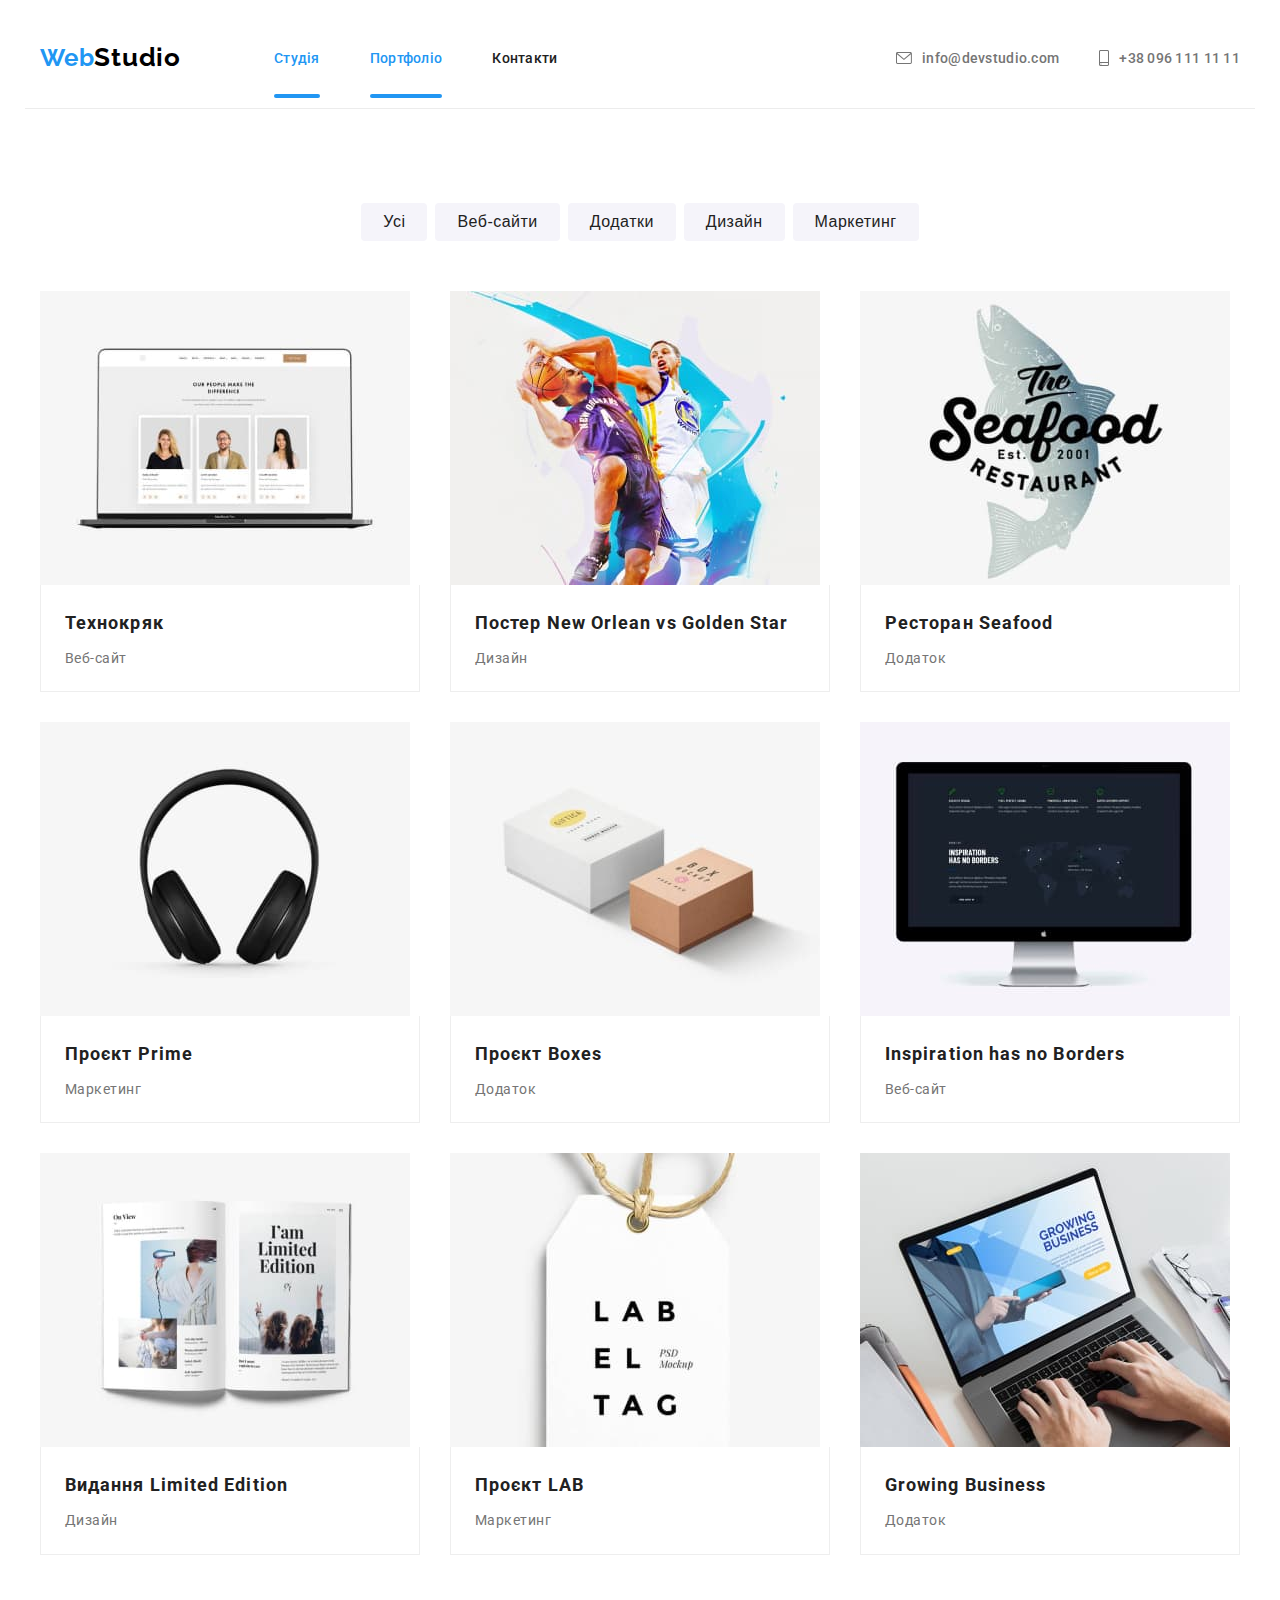
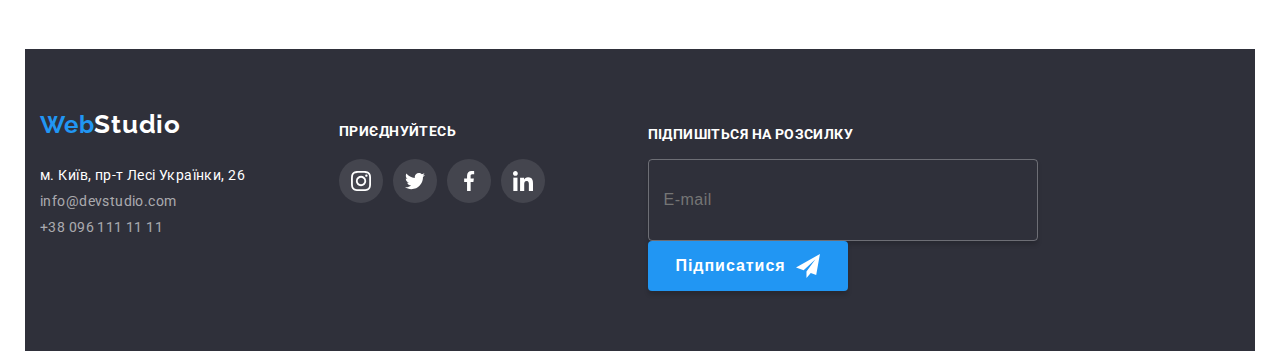
==== commit 9410fd7a: "виправив мобільне меню на сторінці портфоліо" ====
--- a/portfolio.html
+++ b/portfolio.html
@@ -51,7 +51,9 @@
           <nav class="nav">
             <ul class="nav__list list">
               <li class="nav__item">
-                <a class="nav__link link" href="./index.html">Студія</a>
+                <a class="nav__link nav__link--current link" href="./index.html"
+                  >Студія</a
+                >
               </li>
               <li class="nav__item">
                 <a
@@ -496,5 +498,7 @@
         </button>
       </form>
     </footer>
+
+    <script src="./js/mobile-menu.js"></script>
   </body>
 </html>
--- a/css/main.min.css
+++ b/css/main.min.css
@@ -1 +1 @@
-:root{--primary-bg-color: #ffffff;--secondary-bg-color: #f5f4fa;--header-underline-color: #ececec;--logo-black-color: #000000;--accent-color: #2196f3;--primary-text-color: #757575;--secondary-text-color: #212121;--primary-icon-color: #afb1b8;--footer-icon-bg-color: rgba(255, 255, 255, 0.1);--hero-bg-color: #c4c4c4;--footer-bg-color: #2f303a;--address-text-color: rgba(255, 255, 255, 0.6);--hover-focus-time: cubic-bezier(0.4, 0, 0.2, 1);--primary-font-family: "Roboto", sans-serif;--primary-font-size: 14px;--primary-font-weight: 400;--primary-letter-spacing: 0.42px;--primary-text-align: center}.visually-hidden{position:absolute;width:1px;height:1px;margin:-1px;border:0;padding:0;white-space:nowrap;-webkit-clip-path:inset(100%);clip-path:inset(100%);clip:rect(0 0 0 0);overflow:hidden}html{scroll-behavior:smooth}body{font-family:var(--primary-font-family);font-size:var(--primary-font-size);font-weight:var(--primary-font-weight);letter-spacing:var(--primary-letter-spacing);text-align:var(--primary-text-align);background-color:var(--primary-bg-color);color:var(--primary-text-color)}.section{padding-top:60px;padding-bottom:60px}@media screen and (min-width: 1200px){.section{padding-top:94px;padding-bottom:94px}}img{display:block}.list{margin:0;padding:0;list-style:none}.link{text-decoration:none}.container{margin-right:auto;margin-left:auto;padding-right:15px;padding-left:15px}@media screen and (min-width: 480px){.container{width:480px}}@media screen and (min-width: 768px){.container{width:768px}}@media screen and (min-width: 1200px){.container{width:1200px}}.btn{margin:0;padding-top:10px;padding-bottom:10px;width:200px;height:50px;font-size:16px;font-weight:700;line-height:1.87;letter-spacing:.96px;text-align:center;color:var(--primary-bg-color);border:none;border-radius:4px;background-color:var(--accent-color);-webkit-box-shadow:0px 4px 4px 0px rgba(0,0,0,.15);box-shadow:0px 4px 4px 0px rgba(0,0,0,.15);-webkit-transition:color 250ms var(--hover-focus-time);transition:color 250ms var(--hover-focus-time);cursor:pointer}.header{position:relative;display:-webkit-box;display:-ms-flexbox;display:flex;-webkit-box-align:center;-ms-flex-align:center;align-items:center;-webkit-box-pack:justify;-ms-flex-pack:justify;justify-content:space-between;height:60px;padding-top:10px;padding-bottom:10px}.header--bordered{border-bottom:1px solid var(--header-underline-color)}@media screen and (min-width: 768px){.header{height:80px}}.logo{display:-webkit-inline-box;display:-ms-inline-flexbox;display:inline-flex;width:145px}.logo__link{font-family:"Raleway",sans-serif;font-size:24px;font-weight:700;line-height:1.2;letter-spacing:.78px;color:var(--accent-color)}.logo__text--black{color:var(--logo-black-color)}@media screen and (min-width: 1200px){.logo__text{font-size:26px}}.menu{display:-webkit-inline-box;display:-ms-inline-flexbox;display:inline-flex}@media screen and (min-width: 768px){.menu{width:100%;margin-left:88px}}@media screen and (min-width: 768px){.menu{margin-left:93px}}.menu__nav{display:-webkit-box;display:-ms-flexbox;display:flex;-webkit-box-orient:vertical;-webkit-box-direction:normal;-ms-flex-direction:column;flex-direction:column;width:100%;padding:48px 40px}.menu__nav.is-open{display:block}@media screen and (max-width: 767px){.menu__nav{display:none;position:absolute;top:0;left:0;background-color:var(--primary-bg-color);-webkit-box-shadow:0px 1px 3px 0px rgba(0,0,0,.16),0px 2px 4px 0px rgba(0,0,0,.08),0px 4px 8px 0px rgba(0,0,0,.04);box-shadow:0px 1px 3px 0px rgba(0,0,0,.16),0px 2px 4px 0px rgba(0,0,0,.08),0px 4px 8px 0px rgba(0,0,0,.04)}}@media screen and (min-width: 768px){.menu__nav{display:-webkit-box;display:-ms-flexbox;display:flex;-webkit-box-orient:horizontal;-webkit-box-direction:normal;-ms-flex-direction:row;flex-direction:row;-webkit-box-pack:justify;-ms-flex-pack:justify;justify-content:space-between;margin:0;padding:0}}.menu__btn{display:-webkit-inline-box;display:-ms-inline-flexbox;display:inline-flex;margin:0;padding:0;border:none;background-color:rgba(0,0,0,0);z-index:10}.menu__btn:hover .menu__icon,.menu__btn:focus .menu__icon{fill:var(--accent-color)}.menu__btn .menu-close{display:none}.menu__btn.is-open .menu-close{display:block}.menu__btn.is-open .menu-open{display:none}@media screen and (min-width: 768px){.menu__btn{display:none}}.menu__icon{-webkit-transition:fill 250ms var(--hover-focus-time);transition:fill 250ms var(--hover-focus-time)}.menu__socials{display:-webkit-box;display:-ms-flexbox;display:flex}.menu__socials .link{font-size:18px;font-weight:500;line-height:1.22;letter-spacing:.36px;text-align:left;color:var(--accent-color)}@media screen and (min-width: 768px){.menu__socials{display:none}}.menu__socials__item:not(:last-child){padding-right:10px;border-right:1px solid rgba(33,33,33,.2)}.menu__socials__item:not(:first-child){padding-left:10px}.nav{display:-webkit-box;display:-ms-flexbox;display:flex;-webkit-box-align:center;-ms-flex-align:center;align-items:center;-webkit-box-pack:center;-ms-flex-pack:center;justify-content:center;margin-bottom:306px}@media screen and (min-width: 768px){.nav{margin:0}}@media screen and (min-width: 768px){.nav__list{display:-webkit-box;display:-ms-flexbox;display:flex;-webkit-box-align:center;-ms-flex-align:center;align-items:center;-webkit-box-pack:center;-ms-flex-pack:center;justify-content:center}}.nav__item{text-align:left}.nav__item:not(:last-child){margin-right:50px}@media screen and (max-width: 767px){.nav__item:not(:last-child){margin-bottom:32px}}.nav__link{font-size:14px;font-weight:500;letter-spacing:.28px;color:var(--secondary-text-color);-webkit-transition:color 250ms var(--hover-focus-time);transition:color 250ms var(--hover-focus-time)}.nav__link:hover,.nav__link:focus{color:var(--accent-color)}@media screen and (max-width: 767px){.nav__link{font-size:40px;letter-spacing:.8px}}@media screen and (min-width: 768px){.nav__link{padding:32px 0}.nav__link--current{position:relative;color:var(--accent-color)}.nav__link--current::after{content:"";display:block;position:absolute;right:0;bottom:0;width:100%;height:4px;border-radius:2px;background-color:var(--accent-color)}}.info{display:-webkit-box;display:-ms-flexbox;display:flex;-webkit-box-orient:vertical;-webkit-box-direction:normal;-ms-flex-direction:column;flex-direction:column;text-align:left}@media screen and (max-width: 767px){.info{-webkit-box-orient:vertical;-webkit-box-direction:reverse;-ms-flex-direction:column-reverse;flex-direction:column-reverse}}@media screen and (min-width: 1200px){.info{-webkit-box-orient:horizontal;-webkit-box-direction:normal;-ms-flex-direction:row;flex-direction:row}}@media screen and (max-width: 767px){.info__item:first-child{margin-bottom:64px}.info__item:last-child{margin-bottom:32px}}@media screen and (min-width: 768px){.info__item:first-child{margin-bottom:10px}}@media screen and (min-width: 1200px){.info__item:first-child{margin-bottom:0px;margin-right:40px}}.info__link{display:-webkit-box;display:-ms-flexbox;display:flex;-webkit-box-align:center;-ms-flex-align:center;align-items:center;font-size:12px;font-weight:500;letter-spacing:.24px;color:var(--primary-text-color);-webkit-transition:color 250ms var(--hover-focus-time);transition:color 250ms var(--hover-focus-time)}.info__link:hover,.info__link:focus{color:var(--accent-color)}@media screen and (max-width: 767px){.info__link.email{font-size:24px;font-weight:500;letter-spacing:.48px}.info__link.phone{font-size:34px;font-weight:500;letter-spacing:.68px;color:var(--accent-color)}}@media screen and (min-width: 1200px){.info__link{font-size:14px;letter-spacing:.28px}}.info__icon{margin-right:10px;fill:currentColor}@media screen and (max-width: 767px){.info__icon{display:none}}@media screen and (max-width: 1199px){.info__icon{margin-right:8px}}.hero{padding-top:118px;padding-bottom:118px}@media screen and (min-width: 1200px){.hero{padding-top:200px;padding-bottom:200px}}.hero__title{margin-top:0;margin-bottom:30px;margin-right:auto;margin-left:auto;width:360px;font-size:26px;font-weight:900;line-height:1.62;letter-spacing:1.56px;text-transform:uppercase;color:var(--primary-bg-color)}@media screen and (min-width: 1200px){.hero__title{width:696px;font-size:44px;line-height:1.36;letter-spacing:2.64px}}.hero__btn{margin:0;padding-top:10px;padding-bottom:10px;width:200px;height:50px;font-size:16px;font-weight:700;line-height:1.87;letter-spacing:.96px;text-align:center;color:var(--primary-bg-color);border:none;border-radius:4px;background-color:var(--accent-color);-webkit-box-shadow:0px 4px 4px 0px rgba(0,0,0,.15);box-shadow:0px 4px 4px 0px rgba(0,0,0,.15);-webkit-transition:color 250ms var(--hover-focus-time);transition:color 250ms var(--hover-focus-time);cursor:pointer}.hero__btn:hover{color:var(--hero-bg-color)}.overlay-bg{width:480px;height:400px;margin-right:auto;margin-left:auto;background-color:var(--hero-bg-color);background-image:-webkit-gradient(linear, left top, right top, from(rgba(47, 48, 58, 0.4)), to(rgba(47, 48, 58, 0.4))),url("../images/hero/hero-bg-photo.jpg");background-image:linear-gradient(to right, rgba(47, 48, 58, 0.4), rgba(47, 48, 58, 0.4)),url("../images/hero/hero-bg-photo.jpg");background-repeat:no-repeat;background-position:center;background-size:cover}@media screen and (min-width: 768px){.overlay-bg{width:768px}}@media screen and (min-width: 1200px){.overlay-bg{max-width:1600px;width:100%;height:600px}}.backdrop{position:fixed;top:0;left:0;width:100%;height:100%;background-color:rgba(0,0,0,.2);z-index:10;opacity:1;visibility:visible;-webkit-transition:opacity 250ms var(--hover-focus-time),visibility 250ms var(--hover-focus-time);transition:opacity 250ms var(--hover-focus-time),visibility 250ms var(--hover-focus-time)}.backdrop.is-hidden{opacity:0;visibility:hidden;pointer-events:none}.modal-window{position:absolute;top:50%;left:50%;-webkit-transform:translate(-50%, -50%) scaleX(1);transform:translate(-50%, -50%) scaleX(1);-webkit-transition:-webkit-transform 250ms var(--hover-focus-time);transition:-webkit-transform 250ms var(--hover-focus-time);transition:transform 250ms var(--hover-focus-time);transition:transform 250ms var(--hover-focus-time), -webkit-transform 250ms var(--hover-focus-time);width:528px;height:581px;border-radius:4px;background-color:var(--primary-bg-color);-webkit-box-shadow:0px 2px 1px 0px rgba(0,0,0,.2),0px 1px 1px 0px rgba(0,0,0,.14),0px 1px 3px 0px rgba(0,0,0,.12);box-shadow:0px 2px 1px 0px rgba(0,0,0,.2),0px 1px 1px 0px rgba(0,0,0,.14),0px 1px 3px 0px rgba(0,0,0,.12)}.backdrop.is-hidden>.modal-window{-webkit-transform:translate(-50%, -50%) scaleX(0);transform:translate(-50%, -50%) scaleX(0)}.modal-window-close-btn{position:absolute;top:8px;right:8px;padding:0;width:30px;height:30px;border-radius:50%;border:1px solid rgba(0,0,0,.1);background-color:var(--primary-bg-color);cursor:pointer}.modal-window-close-icon{display:block;margin:0 auto;fill:var(--logo-black-color);-webkit-transition:fill 250ms var(--hover-focus-time);transition:fill 250ms var(--hover-focus-time)}.modal-window-close-btn:hover>.modal-window-close-icon{fill:var(--accent-color)}.modal-form{margin:0;padding:40px;width:100%;height:100%}.modal-form__title{display:block;margin-top:0;margin-bottom:12px;font-size:20px;font-weight:700;letter-spacing:.6px;color:var(--secondary-text-color)}.modal-form__field{position:relative;display:block}.modal-form__label{display:block;margin-bottom:4px;font-size:12px;letter-spacing:.12px;text-align:left;color:var(--primary-text-color)}.modal-form__input{display:block;margin-bottom:10px;padding:12px 12px 12px 44px;width:100%;height:40px;border-radius:4px;border:1px solid rgba(33,33,33,.2);outline:rgba(0,0,0,0);-webkit-transition:border-color 250ms var(--hover-focus-time);transition:border-color 250ms var(--hover-focus-time)}.modal-form__input:focus{border-color:var(--accent-color)}.modal-form__icon{position:absolute;top:30px;left:12px;fill:var(--secondary-text-color);-webkit-transition:fill 250ms var(--hover-focus-time);transition:fill 250ms var(--hover-focus-time)}.modal-form__input:focus+.modal-form__icon{fill:var(--accent-color)}.modal-form__textarea{display:block;margin-bottom:20px;padding:12px 16px;width:100%;height:120px;resize:none;border-radius:4px;border-color:rgba(0,0,0,0);outline:1px solid rgba(33,33,33,.2);-webkit-transition:border-color 250ms var(--hover-focus-time);transition:border-color 250ms var(--hover-focus-time)}.modal-form__textarea:focus{border-color:var(--accent-color)}.modal-form__textarea::-webkit-input-placeholder{font-size:12px;letter-spacing:.12px;color:rgba(117,117,117,.5)}.modal-form__textarea::-moz-placeholder{font-size:12px;letter-spacing:.12px;color:rgba(117,117,117,.5)}.modal-form__textarea:-ms-input-placeholder{font-size:12px;letter-spacing:.12px;color:rgba(117,117,117,.5)}.modal-form__textarea::-ms-input-placeholder{font-size:12px;letter-spacing:.12px;color:rgba(117,117,117,.5)}.modal-form__textarea::placeholder{font-size:12px;letter-spacing:.12px;color:rgba(117,117,117,.5)}.modal-form__policy{display:-webkit-box;display:-ms-flexbox;display:flex;-webkit-box-align:center;-ms-flex-align:center;align-items:center;-webkit-box-pack:center;-ms-flex-pack:center;justify-content:center;margin-top:0;margin-bottom:30px;width:100%;height:24px;line-height:1.71;color:var(--primary-text-color)}.modal-form__checkbox-custom{display:-webkit-box;display:-ms-flexbox;display:flex;-webkit-box-align:center;-ms-flex-align:center;align-items:center;-webkit-box-pack:center;-ms-flex-pack:center;justify-content:center;margin-right:7px;width:16px;height:15px;border-radius:2px;border:2px solid var(--secondary-text-color);-webkit-transition:background-color 250ms var(--hover-focus-time),border-color 250ms var(--hover-focus-time);transition:background-color 250ms var(--hover-focus-time),border-color 250ms var(--hover-focus-time)}.modal-form__checkbox:focus+.modal-form__checkbox-custom{border-color:var(--accent-color)}.modal-form__checkbox:checked+.modal-form__checkbox-custom{border-color:rgba(0,0,0,0);background-color:var(--accent-color);background-size:contain;background-origin:border-box}.modal-form__checkbox-icon{display:block}.modal-form__checkbox-link{margin-left:5px;line-height:24px;color:var(--accent-color)}.modal-form__btn{margin:0;padding-top:10px;padding-bottom:10px;width:200px;height:50px;font-size:16px;font-weight:700;line-height:1.87;letter-spacing:.96px;text-align:center;color:var(--primary-bg-color);border:none;border-radius:4px;background-color:var(--accent-color);-webkit-box-shadow:0px 4px 4px 0px rgba(0,0,0,.15);box-shadow:0px 4px 4px 0px rgba(0,0,0,.15);-webkit-transition:color 250ms var(--hover-focus-time);transition:color 250ms var(--hover-focus-time);cursor:pointer;padding-left:32px;padding-right:32px;background-color:#188ce8}@media screen and (min-width: 768px){.features__list{display:-webkit-box;display:-ms-flexbox;display:flex;-ms-flex-wrap:wrap;flex-wrap:wrap;-webkit-box-pack:center;-ms-flex-pack:center;justify-content:center;margin:-15px}}@media screen and (min-width: 1200px){.features__list{-ms-flex-wrap:nowrap;flex-wrap:nowrap;margin:0}}.features__item{width:450px}@media screen and (max-width: 767px){.features__item:not(:last-child){margin-bottom:30px}}@media screen and (min-width: 768px){.features__item{width:calc((100% - 60px)/2);margin:15px}}@media screen and (min-width: 1200px){.features__item{width:25%;margin:0}.features__item:not(:last-child){margin-right:30px}}.features__card{width:100%}.features__icon-box{display:-webkit-box;display:-ms-flexbox;display:flex;-webkit-box-align:center;-ms-flex-align:center;align-items:center;-webkit-box-pack:center;-ms-flex-pack:center;justify-content:center;width:100%;height:120px;margin-bottom:30px;border-radius:4px;background-color:var(--secondary-bg-color)}.features__title{margin-top:0;margin-bottom:10px;font-weight:700;text-transform:uppercase;color:var(--secondary-text-color)}@media screen and (min-width: 768px){.features__title{text-align:left}}.features__text{margin:0;line-height:1.71;text-align:left;color:var(--primary-text-color)}.examples{padding-top:0}@media screen and (max-width: 1199px){.examples{display:none}}.examples__title{margin-top:0;margin-bottom:50px;font-size:36px;font-weight:700;line-height:1.2;letter-spacing:1.08px;color:var(--secondary-text-color)}.examples__list{display:-webkit-box;display:-ms-flexbox;display:flex}.examples__item:not(:last-child){margin-right:30px}.examples__img{position:relative}.examples__text{position:absolute;right:0;bottom:0;display:-webkit-box;display:-ms-flexbox;display:flex;width:100%;height:70px;margin:0;-webkit-box-align:center;-ms-flex-align:center;align-items:center;-webkit-box-pack:center;-ms-flex-pack:center;justify-content:center;font-weight:700;text-transform:uppercase;color:var(--primary-bg-color);background-color:var(--footer-bg-color);opacity:80%}.team{background-color:var(--secondary-bg-color)}.team__title{margin-top:0;margin-bottom:30px;font-size:28px;font-weight:700;line-height:1.2;letter-spacing:.84px;color:var(--secondary-text-color)}@media screen and (min-width: 1200px){.team__title{margin-bottom:50px;font-size:36px;letter-spacing:1.08px}}@media screen and (min-width: 768px){.team__list{display:-webkit-box;display:-ms-flexbox;display:flex;-ms-flex-wrap:wrap;flex-wrap:wrap;-webkit-box-pack:center;-ms-flex-pack:center;justify-content:center;margin:-15px}}@media screen and (min-width: 1200px){.team__list{-ms-flex-wrap:nowrap;flex-wrap:nowrap;margin:0}}.team__item{width:100%;background-color:var(--primary-bg-color);border-radius:0px 0px 4px 4px;-webkit-box-shadow:0px 2px 1px 0px rgba(0,0,0,.2),0px 1px 1px 0px rgba(0,0,0,.14),0px 1px 3px 0px rgba(0,0,0,.12);box-shadow:0px 2px 1px 0px rgba(0,0,0,.2),0px 1px 1px 0px rgba(0,0,0,.14),0px 1px 3px 0px rgba(0,0,0,.12)}@media screen and (min-width: 768px){.team__item{width:calc((100% - 60px)/2);margin:15px}}@media screen and (min-width: 1200px){.team__item{margin:0}.team__item:not(:last-child){margin-right:30px}}.card{padding-bottom:24px;margin-bottom:30px}.card__img{margin-bottom:30px}.card__title{margin-bottom:10px;font-size:16px;font-weight:500;line-height:1.2;letter-spacing:.48px;color:var(--secondary-text-color)}.card__text{margin:0;margin-bottom:16px;font-size:16px;font-weight:400;line-height:1.2;letter-spacing:.48px;color:var(--primary-text-color)}.socials__list{display:-webkit-box;display:-ms-flexbox;display:flex;-webkit-box-align:center;-ms-flex-align:center;align-items:center;-webkit-box-pack:center;-ms-flex-pack:center;justify-content:center}.socials__item:not(:last-child){margin-right:10px}.socials__item--black{border-radius:50%;background-color:var(--footer-icon-bg-color)}.socials__link{display:-webkit-box;display:-ms-flexbox;display:flex;-webkit-box-align:center;-ms-flex-align:center;align-items:center;-webkit-box-pack:center;-ms-flex-pack:center;justify-content:center;border-radius:50%;width:44px;height:44px;-webkit-transition:background-color 250ms var(--hover-focus-time);transition:background-color 250ms var(--hover-focus-time)}.socials__link:hover,.socials__link:focus{background-color:var(--accent-color)}.socials__icon{margin:0;fill:var(--primary-icon-color);-webkit-transition:fill 250ms var(--hover-focus-time);transition:fill 250ms var(--hover-focus-time)}.socials__icon--white{fill:var(--primary-bg-color)}.socials__link:hover .socials__icon,.socials__link:focus .socials__icon{fill:var(--primary-bg-color)}.clients__title{margin-top:0;margin-bottom:30px;font-size:28px;font-weight:700;line-height:1.2;letter-spacing:.84px;color:var(--secondary-text-color)}@media screen and (min-width: 1200px){.clients__title{margin-bottom:50px}}.clients__list{display:-webkit-box;display:-ms-flexbox;display:flex;-ms-flex-wrap:wrap;flex-wrap:wrap;-webkit-box-pack:center;-ms-flex-pack:center;justify-content:center;margin:-15px}@media screen and (min-width: 1200px){.clients__list{-ms-flex-wrap:nowrap;flex-wrap:nowrap;margin:0}}.clients__item{width:calc((100% - 60px)/2);margin:15px}@media screen and (min-width: 768px){.clients__item{width:calc((100% - 90px)/3)}}@media screen and (min-width: 1200px){.clients__item{margin:0}.clients__item:not(:last-child){margin-right:30px}}.clients__link{display:-webkit-box;display:-ms-flexbox;display:flex;-webkit-box-align:center;-ms-flex-align:center;align-items:center;-webkit-box-pack:center;-ms-flex-pack:center;justify-content:center;width:100%;height:92px;border-radius:4px;border:1px solid var(--primary-icon-color);-webkit-transition:border-color 250ms var(--hover-focus-time);transition:border-color 250ms var(--hover-focus-time)}.clients__link:hover,.clients__link:focus{border-color:var(--accent-color)}.clients__icon{fill:var(--primary-icon-color);-webkit-transition:fill 250ms var(--hover-focus-time);transition:fill 250ms var(--hover-focus-time)}.clients__link:hover .clients__icon{fill:var(--accent-color)}.clients__link:focus .clients__icon{fill:var(--accent-color)}.filter{display:-webkit-box;display:-ms-flexbox;display:flex;-webkit-box-pack:center;-ms-flex-pack:center;justify-content:center;margin-bottom:40px}@media screen and (max-width: 767px){.filter{-ms-flex-wrap:wrap;flex-wrap:wrap;-webkit-box-pack:start;-ms-flex-pack:start;justify-content:flex-start;-ms-flex-line-pack:justify;align-content:space-between;width:75%;height:90px}}@media screen and (min-width: 768px){.filter{margin-bottom:30px}}@media screen and (min-width: 1200px){.filter{margin-bottom:50px}}.filter__item{height:38px}.filter__item:not(:last-child){margin-right:8px}.filter__btn{padding:6px 22px;font-size:16px;font-weight:500;line-height:1.62;letter-spacing:.48px;cursor:pointer;color:var(--secondary-text-color);background-color:var(--secondary-bg-color);border:none;border-radius:4px;-webkit-transition:color 250ms var(--hover-focus-time),background-color 250ms var(--hover-focus-time),-webkit-box-shadow 250ms var(--hover-focus-time);transition:color 250ms var(--hover-focus-time),background-color 250ms var(--hover-focus-time),-webkit-box-shadow 250ms var(--hover-focus-time);transition:color 250ms var(--hover-focus-time),background-color 250ms var(--hover-focus-time),box-shadow 250ms var(--hover-focus-time);transition:color 250ms var(--hover-focus-time),background-color 250ms var(--hover-focus-time),box-shadow 250ms var(--hover-focus-time),-webkit-box-shadow 250ms var(--hover-focus-time)}.filter__btn:hover,.filter__btn:focus{color:var(--primary-bg-color);background-color:var(--accent-color);-webkit-box-shadow:0px 2px 2px 0px rgba(0,0,0,.12),0px 1px 2px 0px rgba(0,0,0,.08),0px 3px 1px 0px rgba(0,0,0,.1);box-shadow:0px 2px 2px 0px rgba(0,0,0,.12),0px 1px 2px 0px rgba(0,0,0,.08),0px 3px 1px 0px rgba(0,0,0,.1)}.overlay{position:relative;overflow:hidden}.overlay__card{position:absolute;right:0;bottom:0;width:100%;height:100%;background-color:var(--accent-color);opacity:0;-webkit-transform:translateY(100%);transform:translateY(100%);-webkit-transition:opacity 250ms var(--hover-focus-time),-webkit-transform 250ms var(--hover-focus-time);transition:opacity 250ms var(--hover-focus-time),-webkit-transform 250ms var(--hover-focus-time);transition:transform 250ms var(--hover-focus-time),opacity 250ms var(--hover-focus-time);transition:transform 250ms var(--hover-focus-time),opacity 250ms var(--hover-focus-time),-webkit-transform 250ms var(--hover-focus-time)}.works__link:hover .overlay__card{-webkit-transform:translateY(0);transform:translateY(0);opacity:90%}.overlay__text{margin:0;padding:63px 24px;font-size:18px;line-height:1.55;letter-spacing:.54px;text-align:left;color:var(--primary-bg-color)}.works{display:-webkit-box;display:-ms-flexbox;display:flex;-ms-flex-wrap:wrap;flex-wrap:wrap}.works__item{width:370px;margin-right:30px;margin-bottom:30px}.works__item:nth-child(3n){margin-right:0}.works__item:nth-last-child(-n+3){margin-bottom:0}.works__link{display:block;text-decoration:none;-webkit-transition:-webkit-box-shadow 250ms var(--hover-focus-time);transition:-webkit-box-shadow 250ms var(--hover-focus-time);transition:box-shadow 250ms var(--hover-focus-time);transition:box-shadow 250ms var(--hover-focus-time), -webkit-box-shadow 250ms var(--hover-focus-time)}.works__link:hover,.works__link:focus{-webkit-box-shadow:1px 4px 6px 0px rgba(0,0,0,.16),0px 4px 4px 0px rgba(0,0,0,.06),0px 1px 1px 0px rgba(0,0,0,.12);box-shadow:1px 4px 6px 0px rgba(0,0,0,.16),0px 4px 4px 0px rgba(0,0,0,.06),0px 1px 1px 0px rgba(0,0,0,.12)}.works__info{padding:20px 24px;border:1px solid #eee;border-top:none}.works__title{margin-top:0;margin-bottom:4px;font-size:18px;font-weight:700;line-height:2;letter-spacing:1.08px;text-align:left;color:var(--secondary-text-color)}.works__text{margin:0;line-height:1.87;letter-spacing:.48px;text-align:left;color:var(--primary-text-color)}.footer{padding:60px 15px;background-color:var(--footer-bg-color)}@media screen and (min-width: 1200px){.footer{display:-webkit-box;display:-ms-flexbox;display:flex}}.logo__text--white{color:var(--primary-bg-color)}@media screen and (min-width: 768px){.address-box{display:-webkit-box;display:-ms-flexbox;display:flex;-webkit-box-pack:space-evenly;-ms-flex-pack:space-evenly;justify-content:space-evenly}}@media screen and (min-width: 1200px){.address-box{-webkit-box-pack:left;-ms-flex-pack:left;justify-content:left;text-align:left;width:50%}}.address{margin-bottom:60px;font-style:normal;line-height:1.14;color:var(--primary-bg-color)}@media screen and (min-width: 768px){.address{margin-bottom:0}}@media screen and (min-width: 1200px){.address{padding-right:94px}}.address__list{margin-top:28px}.address__item:not(:last-child){margin-bottom:10px}.address__text{display:inline-block;margin:0}.address__link{color:var(--address-text-color);-webkit-transition:color 250ms var(--hover-focus-time);transition:color 250ms var(--hover-focus-time)}.address__link:hover,.address__link:focus{color:var(--accent-color)}.socials__title{margin-bottom:20px;font-weight:700;text-transform:uppercase;color:var(--primary-bg-color)}.form{display:-webkit-box;display:-ms-flexbox;display:flex;-webkit-box-orient:vertical;-webkit-box-direction:normal;-ms-flex-direction:column;flex-direction:column;-webkit-box-align:center;-ms-flex-align:center;align-items:center;margin-top:60px}@media screen and (min-width: 1200px){.form{display:-webkit-box;display:-ms-flexbox;display:flex;-webkit-box-orient:horizontal;-webkit-box-direction:normal;-ms-flex-direction:row;flex-direction:row;-ms-flex-wrap:wrap;flex-wrap:wrap;width:50%;margin:0;padding-left:15px}}.form__title{font-weight:700;text-transform:uppercase;color:var(--primary-bg-color)}@media screen and (min-width: 1200px){.form__title{-webkit-box-flex:1;-ms-flex-positive:1;flex-grow:1;-ms-flex-preferred-size:100%;flex-basis:100%;height:0;text-align:left}}.form__input{margin:20px 0;padding:15px;width:100%;height:50px;font-size:16px;font-weight:400;line-height:1.25;letter-spacing:.48px;color:rgba(255,255,255,.6);border-radius:4px;border:1px solid rgba(255,255,255,.3);outline:rgba(0,0,0,0);background:rgba(33,150,243,0);-webkit-box-shadow:0px 4px 4px 0px rgba(0,0,0,.15);box-shadow:0px 4px 4px 0px rgba(0,0,0,.15);-webkit-transition:border-color 250ms var(--hover-focus-time);transition:border-color 250ms var(--hover-focus-time)}.form__input:focus{border-color:var(--accent-color)}@media screen and (min-width: 480px){.form__input{width:450px}}@media screen and (min-width: 1200px){.form__input{margin:0 10px 0 0;width:358px}}.form__btn{margin:0;padding-top:10px;padding-bottom:10px;width:200px;height:50px;font-size:16px;font-weight:700;line-height:1.87;letter-spacing:.96px;text-align:center;color:var(--primary-bg-color);border:none;border-radius:4px;background-color:var(--accent-color);-webkit-box-shadow:0px 4px 4px 0px rgba(0,0,0,.15);box-shadow:0px 4px 4px 0px rgba(0,0,0,.15);-webkit-transition:color 250ms var(--hover-focus-time);transition:color 250ms var(--hover-focus-time);cursor:pointer;display:-webkit-box;display:-ms-flexbox;display:flex;-webkit-box-align:center;-ms-flex-align:center;align-items:center;-webkit-box-pack:center;-ms-flex-pack:center;justify-content:center;padding-right:28px;padding-left:28px}.form__btn-label{margin-right:10px}/*# sourceMappingURL=main.min.css.map */+:root{--primary-bg-color: #ffffff;--secondary-bg-color: #f5f4fa;--header-underline-color: #ececec;--logo-black-color: #000000;--accent-color: #2196f3;--primary-text-color: #757575;--secondary-text-color: #212121;--primary-icon-color: #afb1b8;--footer-icon-bg-color: rgba(255, 255, 255, 0.1);--hero-bg-color: #c4c4c4;--footer-bg-color: #2f303a;--address-text-color: rgba(255, 255, 255, 0.6);--hover-focus-time: cubic-bezier(0.4, 0, 0.2, 1);--primary-font-family: "Roboto", sans-serif;--primary-font-size: 14px;--primary-font-weight: 400;--primary-letter-spacing: 0.42px;--primary-text-align: center}.visually-hidden{position:absolute;width:1px;height:1px;margin:-1px;border:0;padding:0;white-space:nowrap;-webkit-clip-path:inset(100%);clip-path:inset(100%);clip:rect(0 0 0 0);overflow:hidden}html{scroll-behavior:smooth}body{font-family:var(--primary-font-family);font-size:var(--primary-font-size);font-weight:var(--primary-font-weight);letter-spacing:var(--primary-letter-spacing);text-align:var(--primary-text-align);background-color:var(--primary-bg-color);color:var(--primary-text-color)}body.modal-open{overflow:hidden}.section{padding-top:60px;padding-bottom:60px}@media screen and (min-width: 1200px){.section{padding-top:94px;padding-bottom:94px}}img{display:block;max-width:100%;height:auto}.list{margin:0;padding:0;list-style:none}.link{text-decoration:none}.container{margin-right:auto;margin-left:auto;padding-right:15px;padding-left:15px}@media screen and (min-width: 480px){.container{width:480px}}@media screen and (min-width: 768px){.container{width:768px}}@media screen and (min-width: 1200px){.container{width:1200px}}.btn{margin:0;padding-top:10px;padding-bottom:10px;width:200px;height:50px;font-size:16px;font-weight:700;line-height:1.87;letter-spacing:.96px;text-align:center;color:var(--primary-bg-color);border:none;border-radius:4px;background-color:var(--accent-color);-webkit-box-shadow:0px 4px 4px 0px rgba(0,0,0,.15);box-shadow:0px 4px 4px 0px rgba(0,0,0,.15);-webkit-transition:color 250ms var(--hover-focus-time);transition:color 250ms var(--hover-focus-time);cursor:pointer}.header{position:relative;display:-webkit-box;display:-ms-flexbox;display:flex;-webkit-box-align:center;-ms-flex-align:center;align-items:center;-webkit-box-pack:justify;-ms-flex-pack:justify;justify-content:space-between;height:60px;padding-top:10px;padding-bottom:10px}.header--bordered{border-bottom:1px solid var(--header-underline-color)}@media screen and (min-width: 768px){.header{height:80px}}.logo{display:-webkit-inline-box;display:-ms-inline-flexbox;display:inline-flex;width:145px}.logo__link{font-family:"Raleway",sans-serif;font-size:24px;font-weight:700;line-height:1.2;letter-spacing:.78px;color:var(--accent-color)}.logo__text--black{color:var(--logo-black-color)}@media screen and (min-width: 1200px){.logo__text{font-size:26px}}.menu{display:-webkit-inline-box;display:-ms-inline-flexbox;display:inline-flex}@media screen and (min-width: 768px){.menu{width:100%;margin-left:88px}}@media screen and (min-width: 768px){.menu{margin-left:93px}}.menu__nav{display:-webkit-box;display:-ms-flexbox;display:flex;-webkit-box-orient:vertical;-webkit-box-direction:normal;-ms-flex-direction:column;flex-direction:column;width:100%;padding:48px 40px}.menu__nav.is-open{display:block;z-index:1;height:100vh}@media screen and (max-width: 767px){.menu__nav{display:none;position:absolute;top:0;left:0;background-color:var(--primary-bg-color);-webkit-box-shadow:0px 1px 3px 0px rgba(0,0,0,.16),0px 2px 4px 0px rgba(0,0,0,.08),0px 4px 8px 0px rgba(0,0,0,.04);box-shadow:0px 1px 3px 0px rgba(0,0,0,.16),0px 2px 4px 0px rgba(0,0,0,.08),0px 4px 8px 0px rgba(0,0,0,.04)}}@media screen and (min-width: 768px){.menu__nav{display:-webkit-box;display:-ms-flexbox;display:flex;-webkit-box-orient:horizontal;-webkit-box-direction:normal;-ms-flex-direction:row;flex-direction:row;-webkit-box-pack:justify;-ms-flex-pack:justify;justify-content:space-between;margin:0;padding:0}}.menu__btn{display:-webkit-inline-box;display:-ms-inline-flexbox;display:inline-flex;margin:0;padding:0;border:none;background-color:rgba(0,0,0,0);z-index:10}.menu__btn:hover .menu__icon,.menu__btn:focus .menu__icon{fill:var(--accent-color)}.menu__btn .menu-close{display:none}.menu__btn.is-open .menu-close{display:block}.menu__btn.is-open .menu-open{display:none}@media screen and (min-width: 768px){.menu__btn{display:none}}.menu__icon{-webkit-transition:fill 250ms var(--hover-focus-time);transition:fill 250ms var(--hover-focus-time)}.menu__socials{display:-webkit-box;display:-ms-flexbox;display:flex;-ms-flex-wrap:wrap;flex-wrap:wrap}.menu__socials .link{font-size:18px;font-weight:500;line-height:1.22;letter-spacing:.36px;text-align:left;color:var(--accent-color)}@media screen and (min-width: 768px){.menu__socials{display:none}}.menu__socials__item:not(:last-child){padding-right:10px;border-right:1px solid rgba(33,33,33,.2)}.menu__socials__item:not(:first-child){padding-left:10px}.nav{display:-webkit-box;display:-ms-flexbox;display:flex;-webkit-box-align:center;-ms-flex-align:center;align-items:center;-webkit-box-pack:start;-ms-flex-pack:start;justify-content:flex-start;margin-bottom:94%}@media screen and (min-width: 768px){.nav{margin:0}}@media screen and (min-width: 768px){.nav__list{display:-webkit-box;display:-ms-flexbox;display:flex;-webkit-box-align:center;-ms-flex-align:center;align-items:center;-webkit-box-pack:center;-ms-flex-pack:center;justify-content:center}}.nav__item{text-align:left}.nav__item:not(:last-child){margin-right:50px}@media screen and (max-width: 767px){.nav__item:not(:last-child){margin-bottom:32px}}.nav__link{font-size:14px;font-weight:500;letter-spacing:.28px;color:var(--secondary-text-color);-webkit-transition:color 250ms var(--hover-focus-time);transition:color 250ms var(--hover-focus-time)}.nav__link:hover,.nav__link:focus{color:var(--accent-color)}@media screen and (max-width: 767px){.nav__link{font-size:40px;letter-spacing:.8px}.nav__link--current{color:var(--accent-color)}}@media screen and (min-width: 768px){.nav__link{padding:32px 0}.nav__link--current{position:relative;color:var(--accent-color)}.nav__link--current::after{content:"";display:block;position:absolute;right:0;bottom:0;width:100%;height:4px;border-radius:2px;background-color:var(--accent-color)}}.info{display:-webkit-box;display:-ms-flexbox;display:flex;-webkit-box-orient:vertical;-webkit-box-direction:normal;-ms-flex-direction:column;flex-direction:column;text-align:left}@media screen and (max-width: 767px){.info{-webkit-box-orient:vertical;-webkit-box-direction:reverse;-ms-flex-direction:column-reverse;flex-direction:column-reverse}}@media screen and (min-width: 1200px){.info{-webkit-box-orient:horizontal;-webkit-box-direction:normal;-ms-flex-direction:row;flex-direction:row}}@media screen and (max-width: 767px){.info__item:first-child{margin-bottom:64px}.info__item:last-child{margin-bottom:32px}}@media screen and (min-width: 768px){.info__item:first-child{margin-bottom:10px}}@media screen and (min-width: 1200px){.info__item:first-child{margin-bottom:0px;margin-right:40px}}.info__link{display:-webkit-box;display:-ms-flexbox;display:flex;-webkit-box-align:center;-ms-flex-align:center;align-items:center;font-size:12px;font-weight:500;letter-spacing:.24px;color:var(--primary-text-color);-webkit-transition:color 250ms var(--hover-focus-time);transition:color 250ms var(--hover-focus-time)}.info__link:hover,.info__link:focus{color:var(--accent-color)}@media screen and (max-width: 767px){.info__link.email{font-size:24px;font-weight:500;letter-spacing:.48px}.info__link.phone{font-size:34px;font-weight:500;letter-spacing:.68px;color:var(--accent-color)}}@media screen and (min-width: 1200px){.info__link{font-size:14px;letter-spacing:.28px}}.info__icon{margin-right:10px;fill:currentColor}@media screen and (max-width: 767px){.info__icon{display:none}}@media screen and (max-width: 1199px){.info__icon{margin-right:8px}}.hero{padding-top:118px;padding-bottom:118px}@media screen and (min-width: 1200px){.hero{padding-top:200px;padding-bottom:200px}}.hero__title{margin-top:0;margin-bottom:30px;margin-right:auto;margin-left:auto;width:360px;font-size:26px;font-weight:900;line-height:1.62;letter-spacing:1.56px;text-transform:uppercase;color:var(--primary-bg-color)}@media screen and (min-width: 1200px){.hero__title{width:696px;font-size:44px;line-height:1.36;letter-spacing:2.64px}}.hero__btn{margin:0;padding-top:10px;padding-bottom:10px;width:200px;height:50px;font-size:16px;font-weight:700;line-height:1.87;letter-spacing:.96px;text-align:center;color:var(--primary-bg-color);border:none;border-radius:4px;background-color:var(--accent-color);-webkit-box-shadow:0px 4px 4px 0px rgba(0,0,0,.15);box-shadow:0px 4px 4px 0px rgba(0,0,0,.15);-webkit-transition:color 250ms var(--hover-focus-time);transition:color 250ms var(--hover-focus-time);cursor:pointer}.hero__btn:hover{color:var(--hero-bg-color)}.overlay-bg{max-width:480px;width:100%;height:400px;margin-right:auto;margin-left:auto;background-image:-webkit-gradient(linear, left top, right top, from(rgba(47, 48, 58, 0.4)), to(rgba(47, 48, 58, 0.4))),url("../images/hero/mobile/hero-bg-photo_mob.jpg");background-image:linear-gradient(to right, rgba(47, 48, 58, 0.4), rgba(47, 48, 58, 0.4)),url("../images/hero/mobile/hero-bg-photo_mob.jpg");background-repeat:no-repeat;background-position:center;background-size:cover;background-color:var(--hero-bg-color)}@media(min-device-pixel-ratio: 2),(-webkit-min-device-pixel-ratio: 2),(min-resolution: 192dpi),(min-resolution: 2dppx){.overlay-bg{background-image:-webkit-gradient(linear, left top, right top, from(rgba(47, 48, 58, 0.4)), to(rgba(47, 48, 58, 0.4))),url("../images/hero/mobile/hero-bg-photo_mob@2x.jpg");background-image:linear-gradient(to right, rgba(47, 48, 58, 0.4), rgba(47, 48, 58, 0.4)),url("../images/hero/mobile/hero-bg-photo_mob@2x.jpg")}}@media screen and (min-width: 768px){.overlay-bg{max-width:768px;width:100%;background-image:-webkit-gradient(linear, left top, right top, from(rgba(47, 48, 58, 0.4)), to(rgba(47, 48, 58, 0.4))),url("../images/hero/tablet/hero-bg-photo_tab.jpg");background-image:linear-gradient(to right, rgba(47, 48, 58, 0.4), rgba(47, 48, 58, 0.4)),url("../images/hero/tablet/hero-bg-photo_tab.jpg")}}@media screen and (min-width: 768px)and (min-device-pixel-ratio: 2),screen and (min-width: 768px)and (-webkit-min-device-pixel-ratio: 2),screen and (min-width: 768px)and (min-resolution: 192dpi),screen and (min-width: 768px)and (min-resolution: 2dppx){.overlay-bg{background-image:-webkit-gradient(linear, left top, right top, from(rgba(47, 48, 58, 0.4)), to(rgba(47, 48, 58, 0.4))),url("../images/hero/tablet/hero-bg-photo_tab@2x.jpg");background-image:linear-gradient(to right, rgba(47, 48, 58, 0.4), rgba(47, 48, 58, 0.4)),url("../images/hero/tablet/hero-bg-photo_tab@2x.jpg")}}@media screen and (min-width: 1200px){.overlay-bg{max-width:1600px;width:100%;height:600px;background-image:-webkit-gradient(linear, left top, right top, from(rgba(47, 48, 58, 0.4)), to(rgba(47, 48, 58, 0.4))),url("../images/hero/desktop/hero-bg-photo_desk.jpg");background-image:linear-gradient(to right, rgba(47, 48, 58, 0.4), rgba(47, 48, 58, 0.4)),url("../images/hero/desktop/hero-bg-photo_desk.jpg")}}@media screen and (min-width: 1200px)and (min-device-pixel-ratio: 2),screen and (min-width: 1200px)and (-webkit-min-device-pixel-ratio: 2),screen and (min-width: 1200px)and (min-resolution: 192dpi),screen and (min-width: 1200px)and (min-resolution: 2dppx){.overlay-bg{background-image:-webkit-gradient(linear, left top, right top, from(rgba(47, 48, 58, 0.4)), to(rgba(47, 48, 58, 0.4))),url("../images/hero/desktop/hero-bg-photo_desk@2x.jpg");background-image:linear-gradient(to right, rgba(47, 48, 58, 0.4), rgba(47, 48, 58, 0.4)),url("../images/hero/desktop/hero-bg-photo_desk@2x.jpg")}}.backdrop{position:fixed;top:0;left:0;width:100%;height:100%;padding:94px 15px;background-color:rgba(0,0,0,.2);z-index:10;opacity:1;visibility:visible;overflow-y:scroll;-webkit-transition:opacity 250ms var(--hover-focus-time),visibility 250ms var(--hover-focus-time);transition:opacity 250ms var(--hover-focus-time),visibility 250ms var(--hover-focus-time)}.backdrop.is-hidden{opacity:0;visibility:hidden;pointer-events:none}.modal-window{position:absolute;top:50%;left:50%;-webkit-transform:translate(-50%, -50%) scaleX(1);transform:translate(-50%, -50%) scaleX(1);-webkit-transition:-webkit-transform 250ms var(--hover-focus-time);transition:-webkit-transform 250ms var(--hover-focus-time);transition:transform 250ms var(--hover-focus-time);transition:transform 250ms var(--hover-focus-time), -webkit-transform 250ms var(--hover-focus-time);width:450px;border-radius:4px;background-color:var(--primary-bg-color);-webkit-box-shadow:0px 2px 1px 0px rgba(0,0,0,.2),0px 1px 1px 0px rgba(0,0,0,.14),0px 1px 3px 0px rgba(0,0,0,.12);box-shadow:0px 2px 1px 0px rgba(0,0,0,.2),0px 1px 1px 0px rgba(0,0,0,.14),0px 1px 3px 0px rgba(0,0,0,.12)}.backdrop.is-hidden>.modal-window{-webkit-transform:translate(-50%, -50%) scaleX(0);transform:translate(-50%, -50%) scaleX(0)}@media screen and (min-width: 1200px){.modal-window{width:528px}}.modal-window-close-btn{position:absolute;top:8px;right:8px;padding:0;z-index:10;width:30px;height:30px;border-radius:50%;border:1px solid rgba(0,0,0,.1);background-color:var(--primary-bg-color);cursor:pointer}.modal-window-close-icon{display:block;margin:0 auto;fill:var(--logo-black-color);-webkit-transition:fill 250ms var(--hover-focus-time);transition:fill 250ms var(--hover-focus-time)}.modal-window-close-btn:hover>.modal-window-close-icon{fill:var(--accent-color)}.modal-form{position:relative;margin:0;padding:40px;width:100%;height:100%}.modal-form__title{display:block;margin-top:0;margin-bottom:12px;font-size:20px;font-weight:700;line-height:1.5;letter-spacing:.6px;color:var(--secondary-text-color)}@media screen and (min-width: 1200px){.modal-form__title{line-height:1.2}}.modal-form__field{position:relative;display:block}.modal-form__label{display:block;margin-bottom:4px;font-size:12px;letter-spacing:.12px;text-align:left;color:var(--primary-text-color)}.modal-form__input{display:block;margin-bottom:10px;padding:12px 12px 12px 44px;width:100%;height:40px;border-radius:4px;border:1px solid rgba(33,33,33,.2);outline:rgba(0,0,0,0);-webkit-transition:border-color 250ms var(--hover-focus-time);transition:border-color 250ms var(--hover-focus-time)}.modal-form__input:focus{border-color:var(--accent-color)}.modal-form__icon{position:absolute;top:30px;left:12px;fill:var(--secondary-text-color);-webkit-transition:fill 250ms var(--hover-focus-time);transition:fill 250ms var(--hover-focus-time)}.modal-form__input:focus+.modal-form__icon{fill:var(--accent-color)}.modal-form__textarea{display:block;margin-bottom:20px;padding:12px 16px;width:100%;height:120px;resize:none;border-radius:4px;border-color:rgba(0,0,0,0);outline:1px solid rgba(33,33,33,.2);-webkit-transition:border-color 250ms var(--hover-focus-time);transition:border-color 250ms var(--hover-focus-time)}.modal-form__textarea:focus{border-color:var(--accent-color)}.modal-form__textarea::-webkit-input-placeholder{letter-spacing:.12px;color:rgba(117,117,117,.5)}.modal-form__textarea::-moz-placeholder{letter-spacing:.12px;color:rgba(117,117,117,.5)}.modal-form__textarea:-ms-input-placeholder{letter-spacing:.12px;color:rgba(117,117,117,.5)}.modal-form__textarea::-ms-input-placeholder{letter-spacing:.12px;color:rgba(117,117,117,.5)}.modal-form__textarea::placeholder{letter-spacing:.12px;color:rgba(117,117,117,.5)}.modal-form__policy{display:-webkit-box;display:-ms-flexbox;display:flex;-webkit-box-align:center;-ms-flex-align:center;align-items:center;-webkit-box-pack:center;-ms-flex-pack:center;justify-content:center;margin-top:0;margin-bottom:30px;width:100%;height:24px;font-size:12px;letter-spacing:.36;color:var(--primary-text-color)}@media screen and (min-width: 1200px){.modal-form__policy{font-size:14px;line-height:1.71;letter-spacing:.42px}}.modal-form__checkbox-custom{display:-webkit-box;display:-ms-flexbox;display:flex;-webkit-box-align:center;-ms-flex-align:center;align-items:center;-webkit-box-pack:center;-ms-flex-pack:center;justify-content:center;margin-right:7px;width:16px;height:15px;border-radius:2px;border:2px solid var(--secondary-text-color);-webkit-transition:background-color 250ms var(--hover-focus-time),border-color 250ms var(--hover-focus-time);transition:background-color 250ms var(--hover-focus-time),border-color 250ms var(--hover-focus-time)}.modal-form__checkbox:focus+.modal-form__checkbox-custom{border-color:var(--accent-color)}.modal-form__checkbox:checked+.modal-form__checkbox-custom{border-color:rgba(0,0,0,0);background-color:var(--accent-color);background-size:contain;background-origin:border-box}.modal-form__checkbox-icon{display:block}.modal-form__checkbox-link{margin-left:5px;color:var(--accent-color)}.modal-form__btn{margin:0;padding-top:10px;padding-bottom:10px;width:200px;height:50px;font-size:16px;font-weight:700;line-height:1.87;letter-spacing:.96px;text-align:center;color:var(--primary-bg-color);border:none;border-radius:4px;background-color:var(--accent-color);-webkit-box-shadow:0px 4px 4px 0px rgba(0,0,0,.15);box-shadow:0px 4px 4px 0px rgba(0,0,0,.15);-webkit-transition:color 250ms var(--hover-focus-time);transition:color 250ms var(--hover-focus-time);cursor:pointer;padding-left:32px;padding-right:32px;background-color:#188ce8}@media screen and (min-width: 768px){.features__list{display:-webkit-box;display:-ms-flexbox;display:flex;-ms-flex-wrap:wrap;flex-wrap:wrap;-webkit-box-pack:center;-ms-flex-pack:center;justify-content:center;margin:-15px}}@media screen and (min-width: 1200px){.features__list{-ms-flex-wrap:nowrap;flex-wrap:nowrap;margin:0}}.features__item{width:100%}@media screen and (max-width: 767px){.features__item:not(:last-child){margin-bottom:30px}}@media screen and (min-width: 768px){.features__item{width:calc((100% - 60px)/2);margin:15px}}@media screen and (min-width: 1200px){.features__item{width:25%;margin:0}.features__item:not(:last-child){margin-right:30px}}.features__card{width:100%}.features__icon-box{display:-webkit-box;display:-ms-flexbox;display:flex;-webkit-box-align:center;-ms-flex-align:center;align-items:center;-webkit-box-pack:center;-ms-flex-pack:center;justify-content:center;width:100%;height:120px;margin-bottom:30px;border-radius:4px;background-color:var(--secondary-bg-color)}.features__title{margin-top:0;margin-bottom:10px;font-weight:700;text-transform:uppercase;color:var(--secondary-text-color)}@media screen and (min-width: 768px){.features__title{text-align:left}}.features__text{margin:0;line-height:1.71;text-align:left;color:var(--primary-text-color)}.examples{padding-top:0}@media screen and (max-width: 1199px){.examples{display:none}}.examples__title{margin-top:0;margin-bottom:50px;font-size:36px;font-weight:700;line-height:1.2;letter-spacing:1.08px;color:var(--secondary-text-color)}.examples__list{display:-webkit-box;display:-ms-flexbox;display:flex}.examples__item:not(:last-child){margin-right:30px}.examples__img{position:relative}.examples__text{position:absolute;right:0;bottom:0;display:-webkit-box;display:-ms-flexbox;display:flex;width:100%;height:70px;margin:0;-webkit-box-align:center;-ms-flex-align:center;align-items:center;-webkit-box-pack:center;-ms-flex-pack:center;justify-content:center;font-weight:700;text-transform:uppercase;color:var(--primary-bg-color);background-color:var(--footer-bg-color);opacity:80%}.team{background-color:var(--secondary-bg-color)}.team__title{margin-top:0;margin-bottom:30px;font-size:28px;font-weight:700;line-height:1.2;letter-spacing:.84px;color:var(--secondary-text-color)}@media screen and (min-width: 1200px){.team__title{margin-bottom:50px;font-size:36px;letter-spacing:1.08px}}@media screen and (min-width: 768px){.team__list{display:-webkit-box;display:-ms-flexbox;display:flex;-ms-flex-wrap:wrap;flex-wrap:wrap;-webkit-box-pack:center;-ms-flex-pack:center;justify-content:center;margin:-15px}}@media screen and (min-width: 1200px){.team__list{-ms-flex-wrap:nowrap;flex-wrap:nowrap;margin:0}}.team__item{width:100%;background-color:var(--primary-bg-color);border-radius:0px 0px 4px 4px;-webkit-box-shadow:0px 2px 1px 0px rgba(0,0,0,.2),0px 1px 1px 0px rgba(0,0,0,.14),0px 1px 3px 0px rgba(0,0,0,.12);box-shadow:0px 2px 1px 0px rgba(0,0,0,.2),0px 1px 1px 0px rgba(0,0,0,.14),0px 1px 3px 0px rgba(0,0,0,.12)}@media screen and (max-width: 767px){.team__item:not(:last-child){margin-bottom:30px}}@media screen and (min-width: 768px){.team__item{width:calc((100% - 60px)/2);margin:15px}}@media screen and (min-width: 1200px){.team__item{margin:0}.team__item:not(:last-child){margin-right:30px}}.card{padding-bottom:30px}.card__img{margin-bottom:30px}.card__title{margin-bottom:10px;font-size:16px;font-weight:500;line-height:1.2;letter-spacing:.48px;color:var(--secondary-text-color)}.card__text{margin:0;margin-bottom:16px;font-size:16px;font-weight:400;line-height:1.2;letter-spacing:.48px;color:var(--primary-text-color)}.socials__list{display:-webkit-box;display:-ms-flexbox;display:flex;-webkit-box-align:center;-ms-flex-align:center;align-items:center;-webkit-box-pack:center;-ms-flex-pack:center;justify-content:center}.socials__item:not(:last-child){margin-right:10px}.socials__item--black{border-radius:50%;background-color:var(--footer-icon-bg-color)}.socials__link{display:-webkit-box;display:-ms-flexbox;display:flex;-webkit-box-align:center;-ms-flex-align:center;align-items:center;-webkit-box-pack:center;-ms-flex-pack:center;justify-content:center;border-radius:50%;width:44px;height:44px;-webkit-transition:background-color 250ms var(--hover-focus-time);transition:background-color 250ms var(--hover-focus-time)}.socials__link:hover,.socials__link:focus{background-color:var(--accent-color)}.socials__icon{margin:0;fill:var(--primary-icon-color);-webkit-transition:fill 250ms var(--hover-focus-time);transition:fill 250ms var(--hover-focus-time)}.socials__icon--white{fill:var(--primary-bg-color)}.socials__link:hover .socials__icon,.socials__link:focus .socials__icon{fill:var(--primary-bg-color)}.clients__title{margin-top:0;margin-bottom:30px;font-size:28px;font-weight:700;line-height:1.2;letter-spacing:.84px;color:var(--secondary-text-color)}@media screen and (min-width: 1200px){.clients__title{margin-bottom:50px}}.clients__list{display:-webkit-box;display:-ms-flexbox;display:flex;-ms-flex-wrap:wrap;flex-wrap:wrap;-webkit-box-pack:center;-ms-flex-pack:center;justify-content:center;margin:-15px}@media screen and (min-width: 1200px){.clients__list{-ms-flex-wrap:nowrap;flex-wrap:nowrap;margin:0}}.clients__item{width:calc((100% - 60px)/2);margin:15px}@media screen and (min-width: 768px){.clients__item{width:calc((100% - 90px)/3)}}@media screen and (min-width: 1200px){.clients__item{margin:0}.clients__item:not(:last-child){margin-right:30px}}.clients__link{display:-webkit-box;display:-ms-flexbox;display:flex;-webkit-box-align:center;-ms-flex-align:center;align-items:center;-webkit-box-pack:center;-ms-flex-pack:center;justify-content:center;width:100%;height:92px;border-radius:4px;border:1px solid var(--primary-icon-color);-webkit-transition:border-color 250ms var(--hover-focus-time);transition:border-color 250ms var(--hover-focus-time)}.clients__link:hover,.clients__link:focus{border-color:var(--accent-color)}.clients__icon{fill:var(--primary-icon-color);-webkit-transition:fill 250ms var(--hover-focus-time);transition:fill 250ms var(--hover-focus-time)}.clients__link:hover .clients__icon{fill:var(--accent-color)}.clients__link:focus .clients__icon{fill:var(--accent-color)}.filter{display:-webkit-box;display:-ms-flexbox;display:flex;-webkit-box-pack:center;-ms-flex-pack:center;justify-content:center;margin-bottom:40px}@media screen and (max-width: 767px){.filter{-ms-flex-wrap:wrap;flex-wrap:wrap;-webkit-box-pack:start;-ms-flex-pack:start;justify-content:flex-start;-ms-flex-line-pack:justify;align-content:space-between;width:75%;height:90px}}@media screen and (min-width: 768px){.filter{margin-bottom:30px}}@media screen and (min-width: 1200px){.filter{margin-bottom:50px}}.filter__item{height:38px}.filter__item:not(:last-child){margin-right:8px}.filter__btn{padding:6px 22px;font-size:16px;font-weight:500;line-height:1.62;letter-spacing:.48px;cursor:pointer;color:var(--secondary-text-color);background-color:var(--secondary-bg-color);border:none;border-radius:4px;-webkit-transition:color 250ms var(--hover-focus-time),background-color 250ms var(--hover-focus-time),-webkit-box-shadow 250ms var(--hover-focus-time);transition:color 250ms var(--hover-focus-time),background-color 250ms var(--hover-focus-time),-webkit-box-shadow 250ms var(--hover-focus-time);transition:color 250ms var(--hover-focus-time),background-color 250ms var(--hover-focus-time),box-shadow 250ms var(--hover-focus-time);transition:color 250ms var(--hover-focus-time),background-color 250ms var(--hover-focus-time),box-shadow 250ms var(--hover-focus-time),-webkit-box-shadow 250ms var(--hover-focus-time)}.filter__btn:hover,.filter__btn:focus{color:var(--primary-bg-color);background-color:var(--accent-color);-webkit-box-shadow:0px 2px 2px 0px rgba(0,0,0,.12),0px 1px 2px 0px rgba(0,0,0,.08),0px 3px 1px 0px rgba(0,0,0,.1);box-shadow:0px 2px 2px 0px rgba(0,0,0,.12),0px 1px 2px 0px rgba(0,0,0,.08),0px 3px 1px 0px rgba(0,0,0,.1)}.overlay{position:relative;overflow:hidden}.overlay__card{position:absolute;right:0;bottom:0;width:100%;height:100%;background-color:var(--accent-color);opacity:0;-webkit-transform:translateY(100%);transform:translateY(100%);-webkit-transition:opacity 250ms var(--hover-focus-time),-webkit-transform 250ms var(--hover-focus-time);transition:opacity 250ms var(--hover-focus-time),-webkit-transform 250ms var(--hover-focus-time);transition:transform 250ms var(--hover-focus-time),opacity 250ms var(--hover-focus-time);transition:transform 250ms var(--hover-focus-time),opacity 250ms var(--hover-focus-time),-webkit-transform 250ms var(--hover-focus-time)}.works__link:hover .overlay__card{-webkit-transform:translateY(0);transform:translateY(0);opacity:90%}.overlay__text{margin:0;padding:63px 24px;font-size:18px;line-height:1.55;letter-spacing:.54px;text-align:left;color:var(--primary-bg-color)}@media screen and (min-width: 768px){.works{display:-webkit-box;display:-ms-flexbox;display:flex;-ms-flex-wrap:wrap;flex-wrap:wrap;margin:-15px}}.works__item{margin-bottom:30px}@media screen and (min-width: 768px){.works__item{width:calc((100% - 60px)/2);margin:15px}}@media screen and (min-width: 1200px){.works__item{width:calc((100% - 90px)/3);margin:15px}}.works__link{display:block;text-decoration:none;-webkit-transition:-webkit-box-shadow 250ms var(--hover-focus-time);transition:-webkit-box-shadow 250ms var(--hover-focus-time);transition:box-shadow 250ms var(--hover-focus-time);transition:box-shadow 250ms var(--hover-focus-time), -webkit-box-shadow 250ms var(--hover-focus-time)}.works__link:hover,.works__link:focus{-webkit-box-shadow:1px 4px 6px 0px rgba(0,0,0,.16),0px 4px 4px 0px rgba(0,0,0,.06),0px 1px 1px 0px rgba(0,0,0,.12);box-shadow:1px 4px 6px 0px rgba(0,0,0,.16),0px 4px 4px 0px rgba(0,0,0,.06),0px 1px 1px 0px rgba(0,0,0,.12)}.works__info{padding:20px 24px;border:1px solid #eee;border-top:none}.works__title{margin-top:0;margin-bottom:4px;font-size:18px;font-weight:700;line-height:2;letter-spacing:1.08px;text-align:left;color:var(--secondary-text-color)}.works__text{margin:0;line-height:1.87;letter-spacing:.48px;text-align:left;color:var(--primary-text-color)}.footer{padding:60px 15px;background-color:var(--footer-bg-color)}@media screen and (min-width: 1200px){.footer{display:-webkit-box;display:-ms-flexbox;display:flex}}.logo__text--white{color:var(--primary-bg-color)}@media screen and (min-width: 768px){.address-box{display:-webkit-box;display:-ms-flexbox;display:flex;-webkit-box-pack:space-evenly;-ms-flex-pack:space-evenly;justify-content:space-evenly}}@media screen and (min-width: 1200px){.address-box{-webkit-box-pack:start;-ms-flex-pack:start;justify-content:flex-start;text-align:left;width:50%}}.address{margin-bottom:60px;font-style:normal;line-height:1.14;color:var(--primary-bg-color)}@media screen and (min-width: 768px){.address{margin-bottom:0}}@media screen and (min-width: 1200px){.address{padding-right:94px}}.address__list{margin-top:28px}.address__item:not(:last-child){margin-bottom:10px}.address__text{display:inline-block;margin:0}.address__link{color:var(--address-text-color);-webkit-transition:color 250ms var(--hover-focus-time);transition:color 250ms var(--hover-focus-time)}.address__link:hover,.address__link:focus{color:var(--accent-color)}.socials__title{margin-bottom:20px;font-weight:700;text-transform:uppercase;color:var(--primary-bg-color)}.form{display:-webkit-box;display:-ms-flexbox;display:flex;-webkit-box-orient:vertical;-webkit-box-direction:normal;-ms-flex-direction:column;flex-direction:column;-webkit-box-align:center;-ms-flex-align:center;align-items:center;margin-top:60px}@media screen and (min-width: 1200px){.form{display:-webkit-box;display:-ms-flexbox;display:flex;-webkit-box-orient:horizontal;-webkit-box-direction:normal;-ms-flex-direction:row;flex-direction:row;-ms-flex-wrap:wrap;flex-wrap:wrap;-ms-flex-line-pack:start;align-content:flex-start;width:50%;margin:0;padding-left:15px}}.form__title{font-weight:700;text-transform:uppercase;color:var(--primary-bg-color)}@media screen and (min-width: 1200px){.form__title{display:-webkit-inline-box;display:-ms-inline-flexbox;display:inline-flex;-webkit-box-align:center;-ms-flex-align:center;align-items:center;-webkit-box-flex:1;-ms-flex-positive:1;flex-grow:1;-ms-flex-preferred-size:100%;flex-basis:100%;height:50px;text-align:left}}.form__input{margin:20px 0;padding:15px;width:100%;height:50px;font-size:16px;font-weight:400;line-height:1.25;letter-spacing:.48px;color:rgba(255,255,255,.6);border-radius:4px;border:1px solid rgba(255,255,255,.3);outline:rgba(0,0,0,0);background:rgba(33,150,243,0);-webkit-box-shadow:0px 4px 4px 0px rgba(0,0,0,.15);box-shadow:0px 4px 4px 0px rgba(0,0,0,.15);-webkit-transition:border-color 250ms var(--hover-focus-time);transition:border-color 250ms var(--hover-focus-time)}.form__input:focus{border-color:var(--accent-color)}@media screen and (min-width: 480px){.form__input{width:450px}}@media screen and (min-width: 1200px){.form__input{margin:0 10px 0 0;width:358px}}.form__btn{margin:0;padding-top:10px;padding-bottom:10px;width:200px;height:50px;font-size:16px;font-weight:700;line-height:1.87;letter-spacing:.96px;text-align:center;color:var(--primary-bg-color);border:none;border-radius:4px;background-color:var(--accent-color);-webkit-box-shadow:0px 4px 4px 0px rgba(0,0,0,.15);box-shadow:0px 4px 4px 0px rgba(0,0,0,.15);-webkit-transition:color 250ms var(--hover-focus-time);transition:color 250ms var(--hover-focus-time);cursor:pointer;display:-webkit-box;display:-ms-flexbox;display:flex;-webkit-box-align:center;-ms-flex-align:center;align-items:center;-webkit-box-pack:center;-ms-flex-pack:center;justify-content:center;padding-right:28px;padding-left:28px}.form__btn-label{margin-right:10px}/*# sourceMappingURL=main.min.css.map */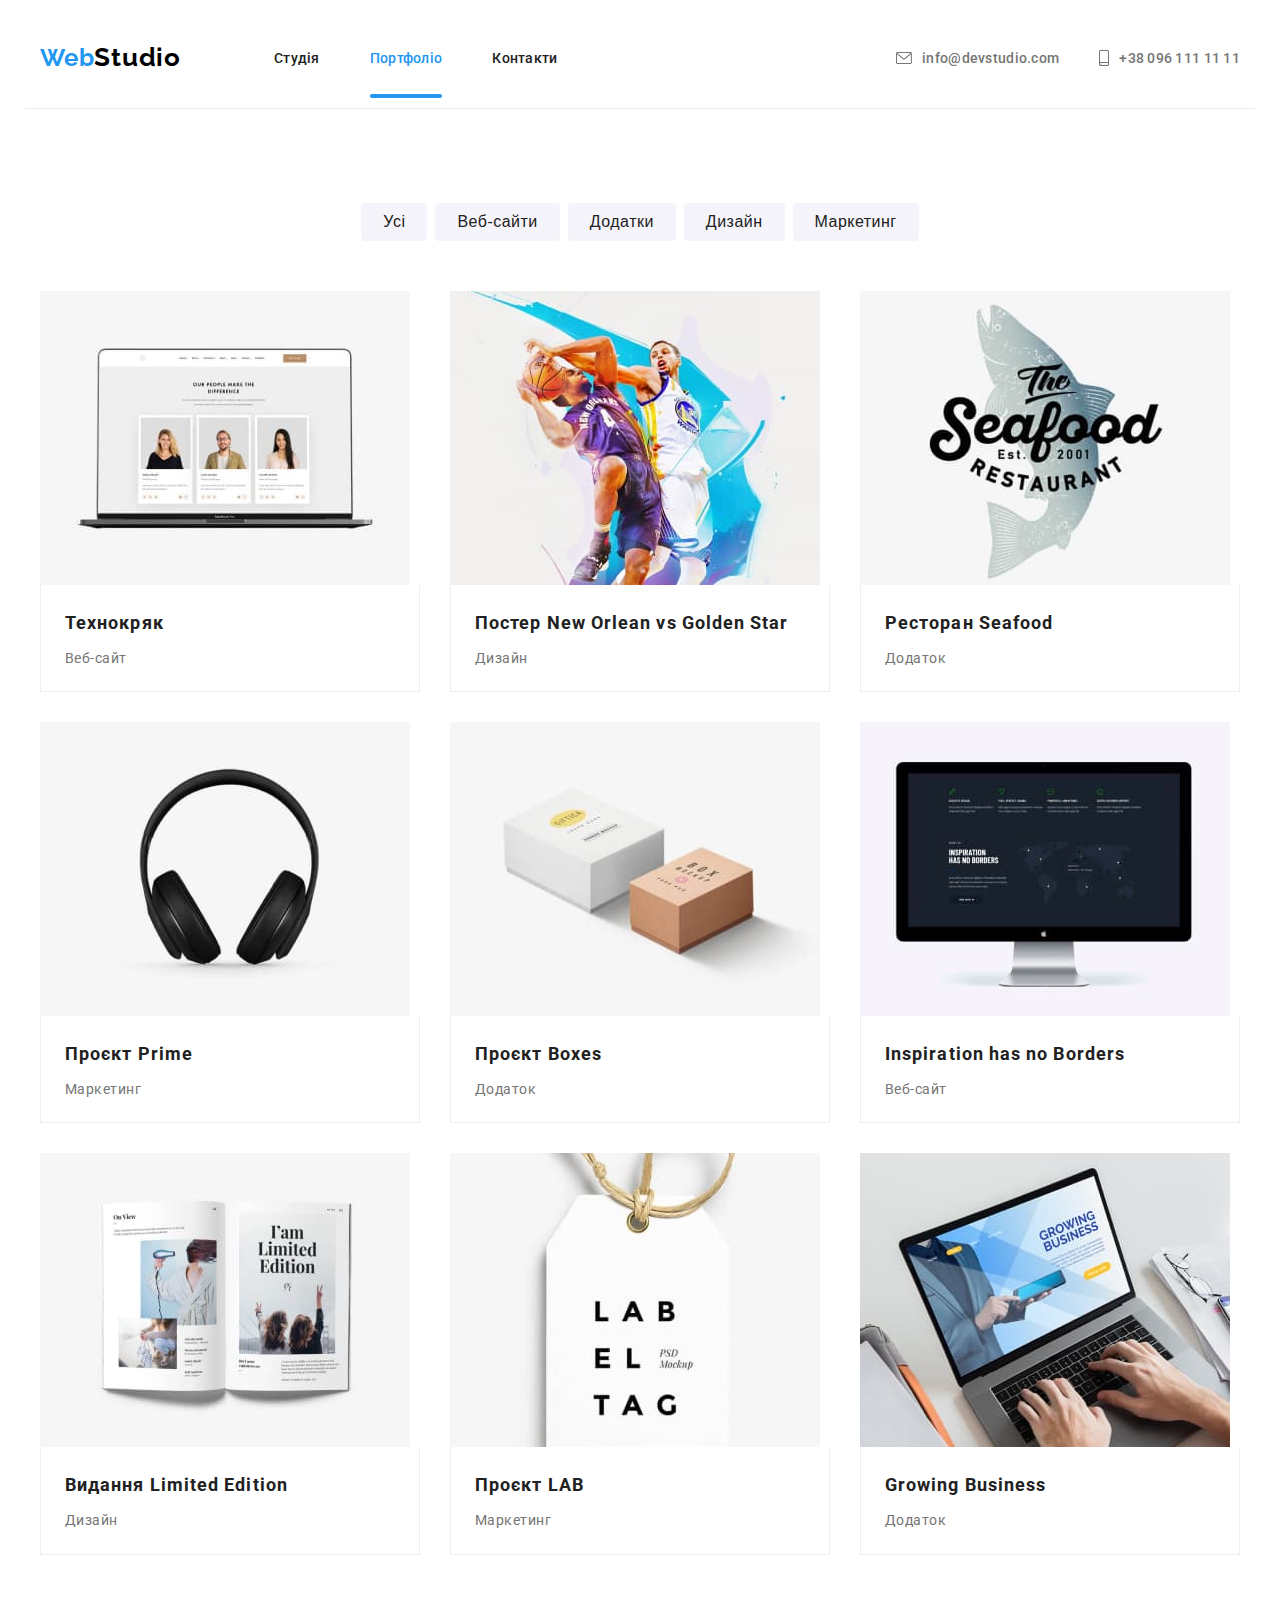
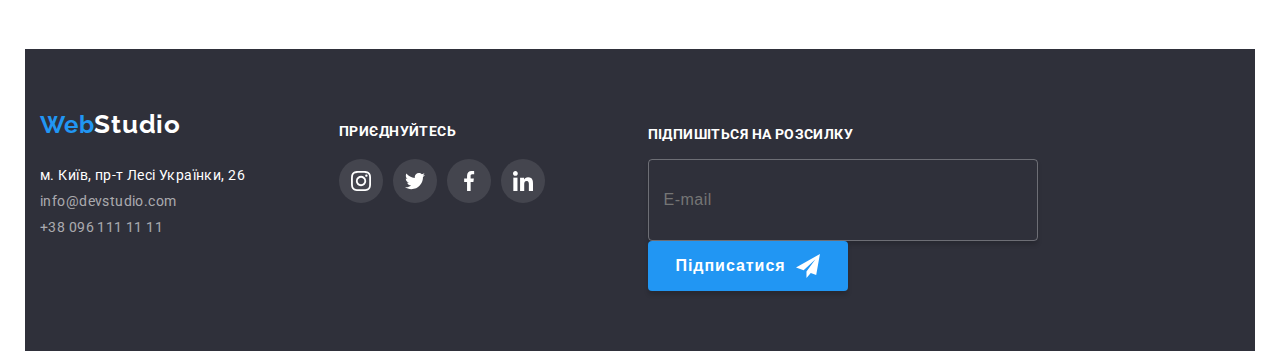
==== commit ae1d410d: "видалив зайвий модифікатор класу" ====
--- a/portfolio.html
+++ b/portfolio.html
@@ -51,9 +51,7 @@
           <nav class="nav">
             <ul class="nav__list list">
               <li class="nav__item">
-                <a class="nav__link nav__link--current link" href="./index.html"
-                  >Студія</a
-                >
+                <a class="nav__link link" href="./index.html">Студія</a>
               </li>
               <li class="nav__item">
                 <a
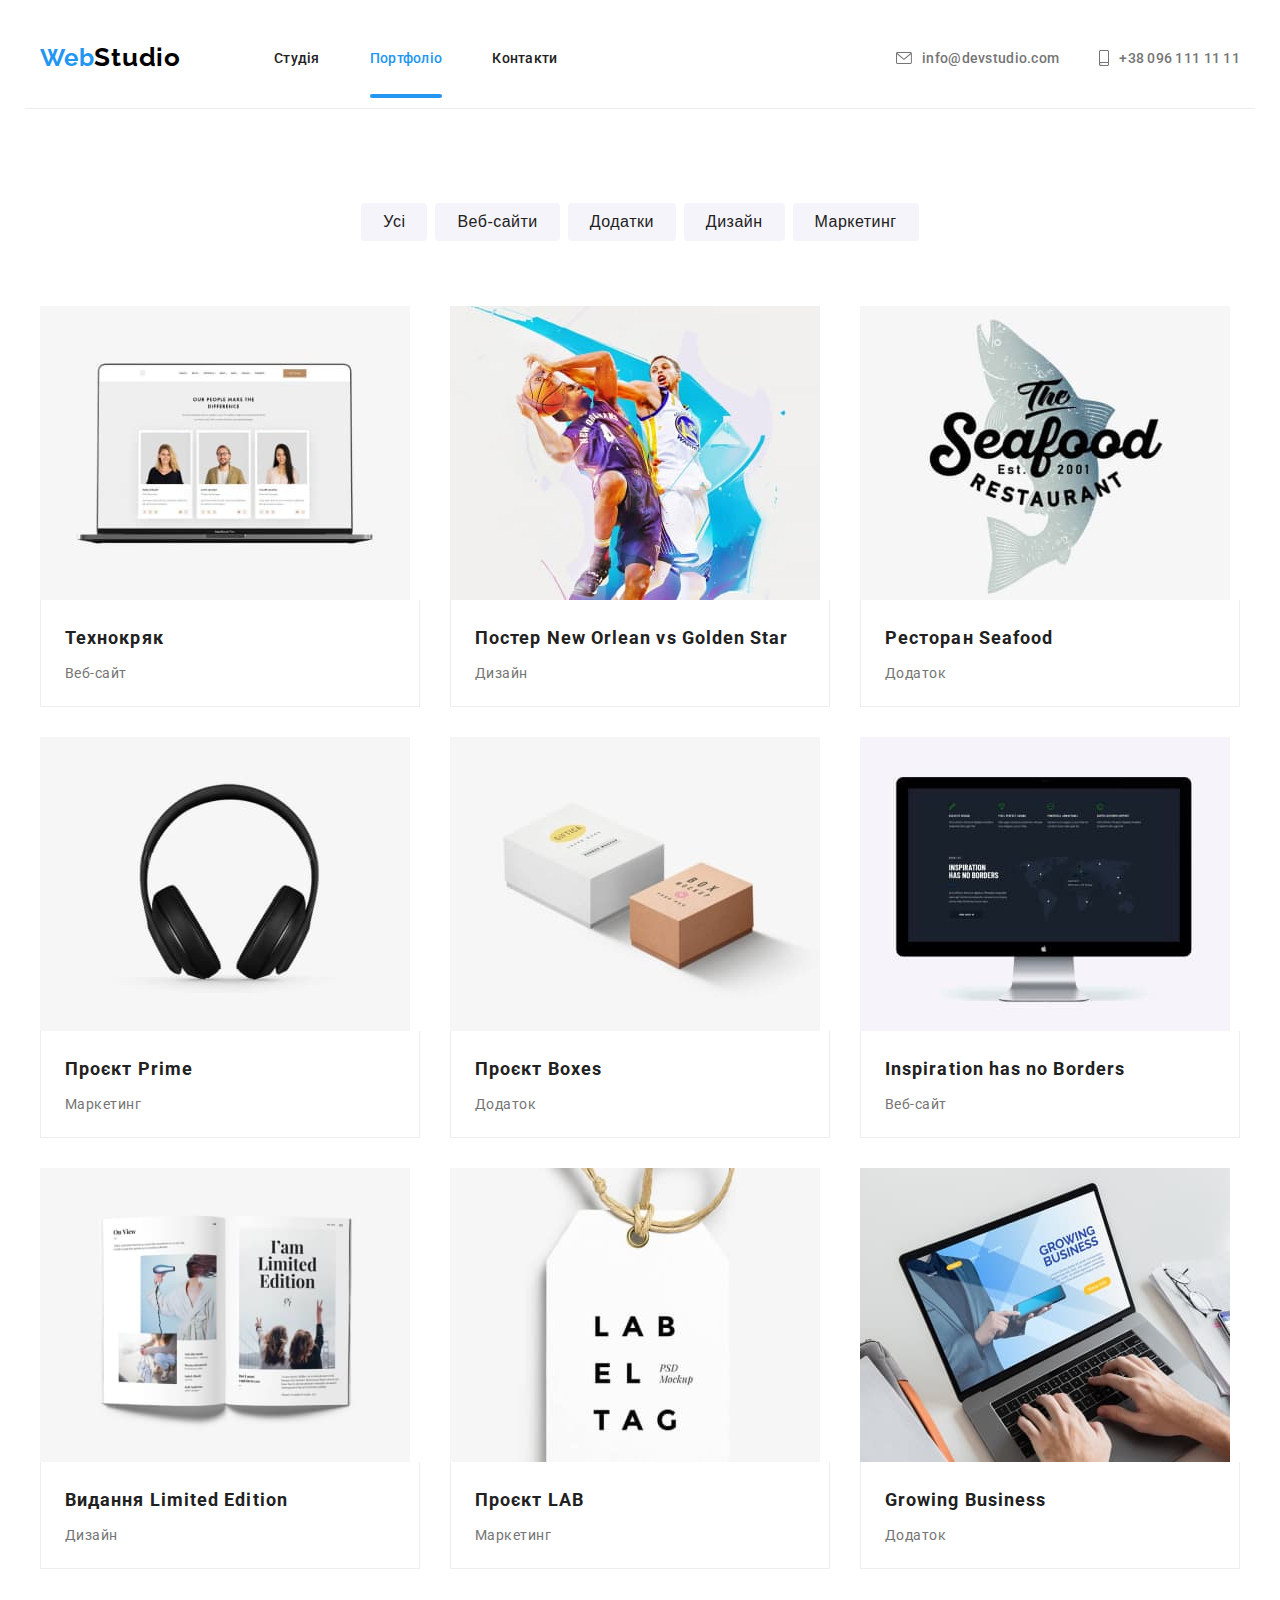
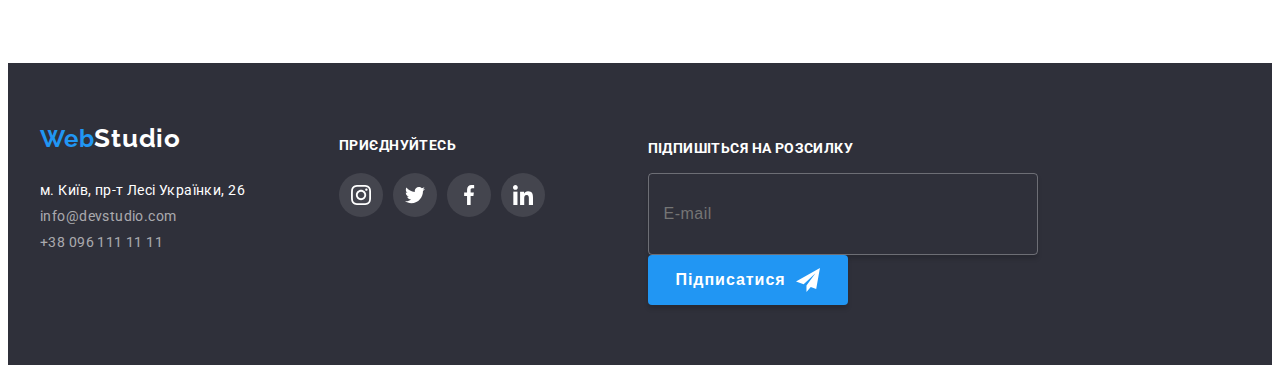
==== commit 8408d48c: "на сторінці портфоліо адаптував фільтр" ====
--- a/portfolio.html
+++ b/portfolio.html
@@ -385,116 +385,118 @@
 
     <!-- Підвал -->
 
-    <footer class="footer container">
-      <div class="address-box">
-        <address class="address">
-          <div class="logo">
-            <a class="logo__link link" href="./index.html"
-              >Web<span class="logo__text logo__text--white">Studio</span></a
-            >
-          </div>
-
-          <ul class="address__list list">
-            <li class="address__item">
-              <p class="address__text">м. Київ, пр-т Лесі Українки, 26</p>
-            </li>
-            <li class="address__item">
-              <a class="address__link link" href="mailto:info@devstudio.com"
-                >info@devstudio.com</a
+    <footer class="footer">
+      <div class="footer__box container">
+        <div class="address-box">
+          <address class="address">
+            <div class="logo">
+              <a class="logo__link link" href="./index.html"
+                >Web<span class="logo__text logo__text--white">Studio</span></a
               >
-            </li>
-            <li class="address__item">
-              <a class="address__link link" href="tel:380961111111"
-                >+38 096 111 11 11</a
-              >
-            </li>
-          </ul>
-        </address>
-
-        <div class="footer__socials">
-          <div class="socials">
-            <p class="socials__title">Приєднуйтесь</p>
-
-            <ul class="socials__list list">
-              <li class="socials__item socials__item--black">
-                <a
-                  class="socials__link link"
-                  href=""
-                  target="_blank"
-                  aria-label="іконка Instagram"
+            </div>
+
+            <ul class="address__list list">
+              <li class="address__item">
+                <p class="address__text">м. Київ, пр-т Лесі Українки, 26</p>
+              </li>
+              <li class="address__item">
+                <a class="address__link link" href="mailto:info@devstudio.com"
+                  >info@devstudio.com</a
                 >
-                  <svg
-                    class="socials__icon socials__icon--white"
-                    width="20"
-                    height="20"
-                  >
-                    <use href="./images/icons/sprite.svg#instagram"></use>
-                  </svg>
-                </a>
               </li>
-              <li class="socials__item socials__item--black">
-                <a
-                  class="socials__link link"
-                  href=""
-                  target="_blank"
-                  aria-label="іконка Twitter"
+              <li class="address__item">
+                <a class="address__link link" href="tel:380961111111"
+                  >+38 096 111 11 11</a
                 >
-                  <svg
-                    class="socials__icon socials__icon--white"
-                    width="20"
-                    height="20"
-                  >
-                    <use href="./images/icons/sprite.svg#twitter"></use>
-                  </svg>
-                </a>
-              </li>
-              <li class="socials__item socials__item--black">
-                <a
-                  class="socials__link link"
-                  href=""
-                  target="_blank"
-                  aria-label="іконка Facebook"
-                >
-                  <svg
-                    class="socials__icon socials__icon--white"
-                    width="20"
-                    height="20"
-                  >
-                    <use href="./images/icons/sprite.svg#facebook"></use>
-                  </svg>
-                </a>
-              </li>
-              <li class="socials__item socials__item--black">
-                <a
-                  class="socials__link link"
-                  href=""
-                  target="_blank"
-                  aria-label="іконка Linkedin"
-                >
-                  <svg
-                    class="socials__icon socials__icon--white"
-                    width="20"
-                    height="20"
-                  >
-                    <use href="./images/icons/sprite.svg#linkedin"></use>
-                  </svg>
-                </a>
               </li>
             </ul>
+          </address>
+
+          <div class="footer__socials">
+            <div class="socials">
+              <p class="socials__title">Приєднуйтесь</p>
+
+              <ul class="socials__list list">
+                <li class="socials__item socials__item--black">
+                  <a
+                    class="socials__link link"
+                    href=""
+                    target="_blank"
+                    aria-label="іконка Instagram"
+                  >
+                    <svg
+                      class="socials__icon socials__icon--white"
+                      width="20"
+                      height="20"
+                    >
+                      <use href="./images/icons/sprite.svg#instagram"></use>
+                    </svg>
+                  </a>
+                </li>
+                <li class="socials__item socials__item--black">
+                  <a
+                    class="socials__link link"
+                    href=""
+                    target="_blank"
+                    aria-label="іконка Twitter"
+                  >
+                    <svg
+                      class="socials__icon socials__icon--white"
+                      width="20"
+                      height="20"
+                    >
+                      <use href="./images/icons/sprite.svg#twitter"></use>
+                    </svg>
+                  </a>
+                </li>
+                <li class="socials__item socials__item--black">
+                  <a
+                    class="socials__link link"
+                    href=""
+                    target="_blank"
+                    aria-label="іконка Facebook"
+                  >
+                    <svg
+                      class="socials__icon socials__icon--white"
+                      width="20"
+                      height="20"
+                    >
+                      <use href="./images/icons/sprite.svg#facebook"></use>
+                    </svg>
+                  </a>
+                </li>
+                <li class="socials__item socials__item--black">
+                  <a
+                    class="socials__link link"
+                    href=""
+                    target="_blank"
+                    aria-label="іконка Linkedin"
+                  >
+                    <svg
+                      class="socials__icon socials__icon--white"
+                      width="20"
+                      height="20"
+                    >
+                      <use href="./images/icons/sprite.svg#linkedin"></use>
+                    </svg>
+                  </a>
+                </li>
+              </ul>
+            </div>
           </div>
         </div>
+
+        <form class="form">
+          <b class="form__title">Підпишіться на розсилку</b>
+          <input class="form__input" type="email" placeholder="E-mail" />
+          <button class="form__btn" type="submit">
+            <span class="form__btn-label">Підписатися</span>
+            <svg class="form__btn-icon" width="24" height="24">
+              <use href="./images/icons/sprite.svg#icon-send"></use>
+            </svg>
+          </button>
+        </form>
       </div>
-
-      <form class="form">
-        <b class="form__title">Підпишіться на розсилку</b>
-        <input class="form__input" type="email" placeholder="E-mail" />
-        <button class="form__btn" type="submit">
-          <span class="form__btn-label">Підписатися</span>
-          <svg class="form__btn-icon" width="24" height="24">
-            <use href="./images/icons/sprite.svg#icon-send"></use>
-          </svg>
-        </button>
-      </form>
     </footer>
 
     <script src="./js/mobile-menu.js"></script>
--- a/css/main.min.css
+++ b/css/main.min.css
@@ -1 +1 @@
-:root{--primary-bg-color: #ffffff;--secondary-bg-color: #f5f4fa;--header-underline-color: #ececec;--logo-black-color: #000000;--accent-color: #2196f3;--primary-text-color: #757575;--secondary-text-color: #212121;--primary-icon-color: #afb1b8;--footer-icon-bg-color: rgba(255, 255, 255, 0.1);--hero-bg-color: #c4c4c4;--footer-bg-color: #2f303a;--address-text-color: rgba(255, 255, 255, 0.6);--hover-focus-time: cubic-bezier(0.4, 0, 0.2, 1);--primary-font-family: "Roboto", sans-serif;--primary-font-size: 14px;--primary-font-weight: 400;--primary-letter-spacing: 0.42px;--primary-text-align: center}.visually-hidden{position:absolute;width:1px;height:1px;margin:-1px;border:0;padding:0;white-space:nowrap;-webkit-clip-path:inset(100%);clip-path:inset(100%);clip:rect(0 0 0 0);overflow:hidden}html{scroll-behavior:smooth}body{font-family:var(--primary-font-family);font-size:var(--primary-font-size);font-weight:var(--primary-font-weight);letter-spacing:var(--primary-letter-spacing);text-align:var(--primary-text-align);background-color:var(--primary-bg-color);color:var(--primary-text-color)}body.modal-open{overflow:hidden}.section{padding-top:60px;padding-bottom:60px}@media screen and (min-width: 1200px){.section{padding-top:94px;padding-bottom:94px}}img{display:block;max-width:100%;height:auto}.list{margin:0;padding:0;list-style:none}.link{text-decoration:none}.container{margin-right:auto;margin-left:auto;padding-right:15px;padding-left:15px}@media screen and (min-width: 480px){.container{width:480px}}@media screen and (min-width: 768px){.container{width:768px}}@media screen and (min-width: 1200px){.container{width:1200px}}.btn{margin:0;padding-top:10px;padding-bottom:10px;width:200px;height:50px;font-size:16px;font-weight:700;line-height:1.87;letter-spacing:.96px;text-align:center;color:var(--primary-bg-color);border:none;border-radius:4px;background-color:var(--accent-color);-webkit-box-shadow:0px 4px 4px 0px rgba(0,0,0,.15);box-shadow:0px 4px 4px 0px rgba(0,0,0,.15);-webkit-transition:color 250ms var(--hover-focus-time);transition:color 250ms var(--hover-focus-time);cursor:pointer}.header{position:relative;display:-webkit-box;display:-ms-flexbox;display:flex;-webkit-box-align:center;-ms-flex-align:center;align-items:center;-webkit-box-pack:justify;-ms-flex-pack:justify;justify-content:space-between;height:60px;padding-top:10px;padding-bottom:10px}.header--bordered{border-bottom:1px solid var(--header-underline-color)}@media screen and (min-width: 768px){.header{height:80px}}.logo{display:-webkit-inline-box;display:-ms-inline-flexbox;display:inline-flex;width:145px}.logo__link{font-family:"Raleway",sans-serif;font-size:24px;font-weight:700;line-height:1.2;letter-spacing:.78px;color:var(--accent-color)}.logo__text--black{color:var(--logo-black-color)}@media screen and (min-width: 1200px){.logo__text{font-size:26px}}.menu{display:-webkit-inline-box;display:-ms-inline-flexbox;display:inline-flex}@media screen and (min-width: 768px){.menu{width:100%;margin-left:88px}}@media screen and (min-width: 768px){.menu{margin-left:93px}}.menu__nav{display:-webkit-box;display:-ms-flexbox;display:flex;-webkit-box-orient:vertical;-webkit-box-direction:normal;-ms-flex-direction:column;flex-direction:column;width:100%;padding:48px 40px}.menu__nav.is-open{display:block;z-index:1;height:100vh}@media screen and (max-width: 767px){.menu__nav{display:none;position:absolute;top:0;left:0;background-color:var(--primary-bg-color);-webkit-box-shadow:0px 1px 3px 0px rgba(0,0,0,.16),0px 2px 4px 0px rgba(0,0,0,.08),0px 4px 8px 0px rgba(0,0,0,.04);box-shadow:0px 1px 3px 0px rgba(0,0,0,.16),0px 2px 4px 0px rgba(0,0,0,.08),0px 4px 8px 0px rgba(0,0,0,.04)}}@media screen and (min-width: 768px){.menu__nav{display:-webkit-box;display:-ms-flexbox;display:flex;-webkit-box-orient:horizontal;-webkit-box-direction:normal;-ms-flex-direction:row;flex-direction:row;-webkit-box-pack:justify;-ms-flex-pack:justify;justify-content:space-between;margin:0;padding:0}}.menu__btn{display:-webkit-inline-box;display:-ms-inline-flexbox;display:inline-flex;margin:0;padding:0;border:none;background-color:rgba(0,0,0,0);z-index:10}.menu__btn:hover .menu__icon,.menu__btn:focus .menu__icon{fill:var(--accent-color)}.menu__btn .menu-close{display:none}.menu__btn.is-open .menu-close{display:block}.menu__btn.is-open .menu-open{display:none}@media screen and (min-width: 768px){.menu__btn{display:none}}.menu__icon{-webkit-transition:fill 250ms var(--hover-focus-time);transition:fill 250ms var(--hover-focus-time)}.menu__socials{display:-webkit-box;display:-ms-flexbox;display:flex;-ms-flex-wrap:wrap;flex-wrap:wrap}.menu__socials .link{font-size:18px;font-weight:500;line-height:1.22;letter-spacing:.36px;text-align:left;color:var(--accent-color)}@media screen and (min-width: 768px){.menu__socials{display:none}}.menu__socials__item:not(:last-child){padding-right:10px;border-right:1px solid rgba(33,33,33,.2)}.menu__socials__item:not(:first-child){padding-left:10px}.nav{display:-webkit-box;display:-ms-flexbox;display:flex;-webkit-box-align:center;-ms-flex-align:center;align-items:center;-webkit-box-pack:start;-ms-flex-pack:start;justify-content:flex-start;margin-bottom:94%}@media screen and (min-width: 768px){.nav{margin:0}}@media screen and (min-width: 768px){.nav__list{display:-webkit-box;display:-ms-flexbox;display:flex;-webkit-box-align:center;-ms-flex-align:center;align-items:center;-webkit-box-pack:center;-ms-flex-pack:center;justify-content:center}}.nav__item{text-align:left}.nav__item:not(:last-child){margin-right:50px}@media screen and (max-width: 767px){.nav__item:not(:last-child){margin-bottom:32px}}.nav__link{font-size:14px;font-weight:500;letter-spacing:.28px;color:var(--secondary-text-color);-webkit-transition:color 250ms var(--hover-focus-time);transition:color 250ms var(--hover-focus-time)}.nav__link:hover,.nav__link:focus{color:var(--accent-color)}@media screen and (max-width: 767px){.nav__link{font-size:40px;letter-spacing:.8px}.nav__link--current{color:var(--accent-color)}}@media screen and (min-width: 768px){.nav__link{padding:32px 0}.nav__link--current{position:relative;color:var(--accent-color)}.nav__link--current::after{content:"";display:block;position:absolute;right:0;bottom:0;width:100%;height:4px;border-radius:2px;background-color:var(--accent-color)}}.info{display:-webkit-box;display:-ms-flexbox;display:flex;-webkit-box-orient:vertical;-webkit-box-direction:normal;-ms-flex-direction:column;flex-direction:column;text-align:left}@media screen and (max-width: 767px){.info{-webkit-box-orient:vertical;-webkit-box-direction:reverse;-ms-flex-direction:column-reverse;flex-direction:column-reverse}}@media screen and (min-width: 1200px){.info{-webkit-box-orient:horizontal;-webkit-box-direction:normal;-ms-flex-direction:row;flex-direction:row}}@media screen and (max-width: 767px){.info__item:first-child{margin-bottom:64px}.info__item:last-child{margin-bottom:32px}}@media screen and (min-width: 768px){.info__item:first-child{margin-bottom:10px}}@media screen and (min-width: 1200px){.info__item:first-child{margin-bottom:0px;margin-right:40px}}.info__link{display:-webkit-box;display:-ms-flexbox;display:flex;-webkit-box-align:center;-ms-flex-align:center;align-items:center;font-size:12px;font-weight:500;letter-spacing:.24px;color:var(--primary-text-color);-webkit-transition:color 250ms var(--hover-focus-time);transition:color 250ms var(--hover-focus-time)}.info__link:hover,.info__link:focus{color:var(--accent-color)}@media screen and (max-width: 767px){.info__link.email{font-size:24px;font-weight:500;letter-spacing:.48px}.info__link.phone{font-size:34px;font-weight:500;letter-spacing:.68px;color:var(--accent-color)}}@media screen and (min-width: 1200px){.info__link{font-size:14px;letter-spacing:.28px}}.info__icon{margin-right:10px;fill:currentColor}@media screen and (max-width: 767px){.info__icon{display:none}}@media screen and (max-width: 1199px){.info__icon{margin-right:8px}}.hero{padding-top:118px;padding-bottom:118px}@media screen and (min-width: 1200px){.hero{padding-top:200px;padding-bottom:200px}}.hero__title{margin-top:0;margin-bottom:30px;margin-right:auto;margin-left:auto;width:360px;font-size:26px;font-weight:900;line-height:1.62;letter-spacing:1.56px;text-transform:uppercase;color:var(--primary-bg-color)}@media screen and (min-width: 1200px){.hero__title{width:696px;font-size:44px;line-height:1.36;letter-spacing:2.64px}}.hero__btn{margin:0;padding-top:10px;padding-bottom:10px;width:200px;height:50px;font-size:16px;font-weight:700;line-height:1.87;letter-spacing:.96px;text-align:center;color:var(--primary-bg-color);border:none;border-radius:4px;background-color:var(--accent-color);-webkit-box-shadow:0px 4px 4px 0px rgba(0,0,0,.15);box-shadow:0px 4px 4px 0px rgba(0,0,0,.15);-webkit-transition:color 250ms var(--hover-focus-time);transition:color 250ms var(--hover-focus-time);cursor:pointer}.hero__btn:hover{color:var(--hero-bg-color)}.overlay-bg{max-width:480px;width:100%;height:400px;margin-right:auto;margin-left:auto;background-image:-webkit-gradient(linear, left top, right top, from(rgba(47, 48, 58, 0.4)), to(rgba(47, 48, 58, 0.4))),url("../images/hero/mobile/hero-bg-photo_mob.jpg");background-image:linear-gradient(to right, rgba(47, 48, 58, 0.4), rgba(47, 48, 58, 0.4)),url("../images/hero/mobile/hero-bg-photo_mob.jpg");background-repeat:no-repeat;background-position:center;background-size:cover;background-color:var(--hero-bg-color)}@media(min-device-pixel-ratio: 2),(-webkit-min-device-pixel-ratio: 2),(min-resolution: 192dpi),(min-resolution: 2dppx){.overlay-bg{background-image:-webkit-gradient(linear, left top, right top, from(rgba(47, 48, 58, 0.4)), to(rgba(47, 48, 58, 0.4))),url("../images/hero/mobile/hero-bg-photo_mob@2x.jpg");background-image:linear-gradient(to right, rgba(47, 48, 58, 0.4), rgba(47, 48, 58, 0.4)),url("../images/hero/mobile/hero-bg-photo_mob@2x.jpg")}}@media screen and (min-width: 768px){.overlay-bg{max-width:768px;width:100%;background-image:-webkit-gradient(linear, left top, right top, from(rgba(47, 48, 58, 0.4)), to(rgba(47, 48, 58, 0.4))),url("../images/hero/tablet/hero-bg-photo_tab.jpg");background-image:linear-gradient(to right, rgba(47, 48, 58, 0.4), rgba(47, 48, 58, 0.4)),url("../images/hero/tablet/hero-bg-photo_tab.jpg")}}@media screen and (min-width: 768px)and (min-device-pixel-ratio: 2),screen and (min-width: 768px)and (-webkit-min-device-pixel-ratio: 2),screen and (min-width: 768px)and (min-resolution: 192dpi),screen and (min-width: 768px)and (min-resolution: 2dppx){.overlay-bg{background-image:-webkit-gradient(linear, left top, right top, from(rgba(47, 48, 58, 0.4)), to(rgba(47, 48, 58, 0.4))),url("../images/hero/tablet/hero-bg-photo_tab@2x.jpg");background-image:linear-gradient(to right, rgba(47, 48, 58, 0.4), rgba(47, 48, 58, 0.4)),url("../images/hero/tablet/hero-bg-photo_tab@2x.jpg")}}@media screen and (min-width: 1200px){.overlay-bg{max-width:1600px;width:100%;height:600px;background-image:-webkit-gradient(linear, left top, right top, from(rgba(47, 48, 58, 0.4)), to(rgba(47, 48, 58, 0.4))),url("../images/hero/desktop/hero-bg-photo_desk.jpg");background-image:linear-gradient(to right, rgba(47, 48, 58, 0.4), rgba(47, 48, 58, 0.4)),url("../images/hero/desktop/hero-bg-photo_desk.jpg")}}@media screen and (min-width: 1200px)and (min-device-pixel-ratio: 2),screen and (min-width: 1200px)and (-webkit-min-device-pixel-ratio: 2),screen and (min-width: 1200px)and (min-resolution: 192dpi),screen and (min-width: 1200px)and (min-resolution: 2dppx){.overlay-bg{background-image:-webkit-gradient(linear, left top, right top, from(rgba(47, 48, 58, 0.4)), to(rgba(47, 48, 58, 0.4))),url("../images/hero/desktop/hero-bg-photo_desk@2x.jpg");background-image:linear-gradient(to right, rgba(47, 48, 58, 0.4), rgba(47, 48, 58, 0.4)),url("../images/hero/desktop/hero-bg-photo_desk@2x.jpg")}}.backdrop{position:fixed;top:0;left:0;width:100%;height:100%;padding:94px 15px;background-color:rgba(0,0,0,.2);z-index:10;opacity:1;visibility:visible;overflow-y:scroll;-webkit-transition:opacity 250ms var(--hover-focus-time),visibility 250ms var(--hover-focus-time);transition:opacity 250ms var(--hover-focus-time),visibility 250ms var(--hover-focus-time)}.backdrop.is-hidden{opacity:0;visibility:hidden;pointer-events:none}.modal-window{position:absolute;top:50%;left:50%;-webkit-transform:translate(-50%, -50%) scaleX(1);transform:translate(-50%, -50%) scaleX(1);-webkit-transition:-webkit-transform 250ms var(--hover-focus-time);transition:-webkit-transform 250ms var(--hover-focus-time);transition:transform 250ms var(--hover-focus-time);transition:transform 250ms var(--hover-focus-time), -webkit-transform 250ms var(--hover-focus-time);width:450px;border-radius:4px;background-color:var(--primary-bg-color);-webkit-box-shadow:0px 2px 1px 0px rgba(0,0,0,.2),0px 1px 1px 0px rgba(0,0,0,.14),0px 1px 3px 0px rgba(0,0,0,.12);box-shadow:0px 2px 1px 0px rgba(0,0,0,.2),0px 1px 1px 0px rgba(0,0,0,.14),0px 1px 3px 0px rgba(0,0,0,.12)}.backdrop.is-hidden>.modal-window{-webkit-transform:translate(-50%, -50%) scaleX(0);transform:translate(-50%, -50%) scaleX(0)}@media screen and (min-width: 1200px){.modal-window{width:528px}}.modal-window-close-btn{position:absolute;top:8px;right:8px;padding:0;z-index:10;width:30px;height:30px;border-radius:50%;border:1px solid rgba(0,0,0,.1);background-color:var(--primary-bg-color);cursor:pointer}.modal-window-close-icon{display:block;margin:0 auto;fill:var(--logo-black-color);-webkit-transition:fill 250ms var(--hover-focus-time);transition:fill 250ms var(--hover-focus-time)}.modal-window-close-btn:hover>.modal-window-close-icon{fill:var(--accent-color)}.modal-form{position:relative;margin:0;padding:40px;width:100%;height:100%}.modal-form__title{display:block;margin-top:0;margin-bottom:12px;font-size:20px;font-weight:700;line-height:1.5;letter-spacing:.6px;color:var(--secondary-text-color)}@media screen and (min-width: 1200px){.modal-form__title{line-height:1.2}}.modal-form__field{position:relative;display:block}.modal-form__label{display:block;margin-bottom:4px;font-size:12px;letter-spacing:.12px;text-align:left;color:var(--primary-text-color)}.modal-form__input{display:block;margin-bottom:10px;padding:12px 12px 12px 44px;width:100%;height:40px;border-radius:4px;border:1px solid rgba(33,33,33,.2);outline:rgba(0,0,0,0);-webkit-transition:border-color 250ms var(--hover-focus-time);transition:border-color 250ms var(--hover-focus-time)}.modal-form__input:focus{border-color:var(--accent-color)}.modal-form__icon{position:absolute;top:30px;left:12px;fill:var(--secondary-text-color);-webkit-transition:fill 250ms var(--hover-focus-time);transition:fill 250ms var(--hover-focus-time)}.modal-form__input:focus+.modal-form__icon{fill:var(--accent-color)}.modal-form__textarea{display:block;margin-bottom:20px;padding:12px 16px;width:100%;height:120px;resize:none;border-radius:4px;border-color:rgba(0,0,0,0);outline:1px solid rgba(33,33,33,.2);-webkit-transition:border-color 250ms var(--hover-focus-time);transition:border-color 250ms var(--hover-focus-time)}.modal-form__textarea:focus{border-color:var(--accent-color)}.modal-form__textarea::-webkit-input-placeholder{letter-spacing:.12px;color:rgba(117,117,117,.5)}.modal-form__textarea::-moz-placeholder{letter-spacing:.12px;color:rgba(117,117,117,.5)}.modal-form__textarea:-ms-input-placeholder{letter-spacing:.12px;color:rgba(117,117,117,.5)}.modal-form__textarea::-ms-input-placeholder{letter-spacing:.12px;color:rgba(117,117,117,.5)}.modal-form__textarea::placeholder{letter-spacing:.12px;color:rgba(117,117,117,.5)}.modal-form__policy{display:-webkit-box;display:-ms-flexbox;display:flex;-webkit-box-align:center;-ms-flex-align:center;align-items:center;-webkit-box-pack:center;-ms-flex-pack:center;justify-content:center;margin-top:0;margin-bottom:30px;width:100%;height:24px;font-size:12px;letter-spacing:.36;color:var(--primary-text-color)}@media screen and (min-width: 1200px){.modal-form__policy{font-size:14px;line-height:1.71;letter-spacing:.42px}}.modal-form__checkbox-custom{display:-webkit-box;display:-ms-flexbox;display:flex;-webkit-box-align:center;-ms-flex-align:center;align-items:center;-webkit-box-pack:center;-ms-flex-pack:center;justify-content:center;margin-right:7px;width:16px;height:15px;border-radius:2px;border:2px solid var(--secondary-text-color);-webkit-transition:background-color 250ms var(--hover-focus-time),border-color 250ms var(--hover-focus-time);transition:background-color 250ms var(--hover-focus-time),border-color 250ms var(--hover-focus-time)}.modal-form__checkbox:focus+.modal-form__checkbox-custom{border-color:var(--accent-color)}.modal-form__checkbox:checked+.modal-form__checkbox-custom{border-color:rgba(0,0,0,0);background-color:var(--accent-color);background-size:contain;background-origin:border-box}.modal-form__checkbox-icon{display:block}.modal-form__checkbox-link{margin-left:5px;color:var(--accent-color)}.modal-form__btn{margin:0;padding-top:10px;padding-bottom:10px;width:200px;height:50px;font-size:16px;font-weight:700;line-height:1.87;letter-spacing:.96px;text-align:center;color:var(--primary-bg-color);border:none;border-radius:4px;background-color:var(--accent-color);-webkit-box-shadow:0px 4px 4px 0px rgba(0,0,0,.15);box-shadow:0px 4px 4px 0px rgba(0,0,0,.15);-webkit-transition:color 250ms var(--hover-focus-time);transition:color 250ms var(--hover-focus-time);cursor:pointer;padding-left:32px;padding-right:32px;background-color:#188ce8}@media screen and (min-width: 768px){.features__list{display:-webkit-box;display:-ms-flexbox;display:flex;-ms-flex-wrap:wrap;flex-wrap:wrap;-webkit-box-pack:center;-ms-flex-pack:center;justify-content:center;margin:-15px}}@media screen and (min-width: 1200px){.features__list{-ms-flex-wrap:nowrap;flex-wrap:nowrap;margin:0}}.features__item{width:100%}@media screen and (max-width: 767px){.features__item:not(:last-child){margin-bottom:30px}}@media screen and (min-width: 768px){.features__item{width:calc((100% - 60px)/2);margin:15px}}@media screen and (min-width: 1200px){.features__item{width:25%;margin:0}.features__item:not(:last-child){margin-right:30px}}.features__card{width:100%}.features__icon-box{display:-webkit-box;display:-ms-flexbox;display:flex;-webkit-box-align:center;-ms-flex-align:center;align-items:center;-webkit-box-pack:center;-ms-flex-pack:center;justify-content:center;width:100%;height:120px;margin-bottom:30px;border-radius:4px;background-color:var(--secondary-bg-color)}.features__title{margin-top:0;margin-bottom:10px;font-weight:700;text-transform:uppercase;color:var(--secondary-text-color)}@media screen and (min-width: 768px){.features__title{text-align:left}}.features__text{margin:0;line-height:1.71;text-align:left;color:var(--primary-text-color)}.examples{padding-top:0}@media screen and (max-width: 1199px){.examples{display:none}}.examples__title{margin-top:0;margin-bottom:50px;font-size:36px;font-weight:700;line-height:1.2;letter-spacing:1.08px;color:var(--secondary-text-color)}.examples__list{display:-webkit-box;display:-ms-flexbox;display:flex}.examples__item:not(:last-child){margin-right:30px}.examples__img{position:relative}.examples__text{position:absolute;right:0;bottom:0;display:-webkit-box;display:-ms-flexbox;display:flex;width:100%;height:70px;margin:0;-webkit-box-align:center;-ms-flex-align:center;align-items:center;-webkit-box-pack:center;-ms-flex-pack:center;justify-content:center;font-weight:700;text-transform:uppercase;color:var(--primary-bg-color);background-color:var(--footer-bg-color);opacity:80%}.team{background-color:var(--secondary-bg-color)}.team__title{margin-top:0;margin-bottom:30px;font-size:28px;font-weight:700;line-height:1.2;letter-spacing:.84px;color:var(--secondary-text-color)}@media screen and (min-width: 1200px){.team__title{margin-bottom:50px;font-size:36px;letter-spacing:1.08px}}@media screen and (min-width: 768px){.team__list{display:-webkit-box;display:-ms-flexbox;display:flex;-ms-flex-wrap:wrap;flex-wrap:wrap;-webkit-box-pack:center;-ms-flex-pack:center;justify-content:center;margin:-15px}}@media screen and (min-width: 1200px){.team__list{-ms-flex-wrap:nowrap;flex-wrap:nowrap;margin:0}}.team__item{width:100%;background-color:var(--primary-bg-color);border-radius:0px 0px 4px 4px;-webkit-box-shadow:0px 2px 1px 0px rgba(0,0,0,.2),0px 1px 1px 0px rgba(0,0,0,.14),0px 1px 3px 0px rgba(0,0,0,.12);box-shadow:0px 2px 1px 0px rgba(0,0,0,.2),0px 1px 1px 0px rgba(0,0,0,.14),0px 1px 3px 0px rgba(0,0,0,.12)}@media screen and (max-width: 767px){.team__item:not(:last-child){margin-bottom:30px}}@media screen and (min-width: 768px){.team__item{width:calc((100% - 60px)/2);margin:15px}}@media screen and (min-width: 1200px){.team__item{margin:0}.team__item:not(:last-child){margin-right:30px}}.card{padding-bottom:30px}.card__img{margin-bottom:30px}.card__title{margin-bottom:10px;font-size:16px;font-weight:500;line-height:1.2;letter-spacing:.48px;color:var(--secondary-text-color)}.card__text{margin:0;margin-bottom:16px;font-size:16px;font-weight:400;line-height:1.2;letter-spacing:.48px;color:var(--primary-text-color)}.socials__list{display:-webkit-box;display:-ms-flexbox;display:flex;-webkit-box-align:center;-ms-flex-align:center;align-items:center;-webkit-box-pack:center;-ms-flex-pack:center;justify-content:center}.socials__item:not(:last-child){margin-right:10px}.socials__item--black{border-radius:50%;background-color:var(--footer-icon-bg-color)}.socials__link{display:-webkit-box;display:-ms-flexbox;display:flex;-webkit-box-align:center;-ms-flex-align:center;align-items:center;-webkit-box-pack:center;-ms-flex-pack:center;justify-content:center;border-radius:50%;width:44px;height:44px;-webkit-transition:background-color 250ms var(--hover-focus-time);transition:background-color 250ms var(--hover-focus-time)}.socials__link:hover,.socials__link:focus{background-color:var(--accent-color)}.socials__icon{margin:0;fill:var(--primary-icon-color);-webkit-transition:fill 250ms var(--hover-focus-time);transition:fill 250ms var(--hover-focus-time)}.socials__icon--white{fill:var(--primary-bg-color)}.socials__link:hover .socials__icon,.socials__link:focus .socials__icon{fill:var(--primary-bg-color)}.clients__title{margin-top:0;margin-bottom:30px;font-size:28px;font-weight:700;line-height:1.2;letter-spacing:.84px;color:var(--secondary-text-color)}@media screen and (min-width: 1200px){.clients__title{margin-bottom:50px}}.clients__list{display:-webkit-box;display:-ms-flexbox;display:flex;-ms-flex-wrap:wrap;flex-wrap:wrap;-webkit-box-pack:center;-ms-flex-pack:center;justify-content:center;margin:-15px}@media screen and (min-width: 1200px){.clients__list{-ms-flex-wrap:nowrap;flex-wrap:nowrap;margin:0}}.clients__item{width:calc((100% - 60px)/2);margin:15px}@media screen and (min-width: 768px){.clients__item{width:calc((100% - 90px)/3)}}@media screen and (min-width: 1200px){.clients__item{margin:0}.clients__item:not(:last-child){margin-right:30px}}.clients__link{display:-webkit-box;display:-ms-flexbox;display:flex;-webkit-box-align:center;-ms-flex-align:center;align-items:center;-webkit-box-pack:center;-ms-flex-pack:center;justify-content:center;width:100%;height:92px;border-radius:4px;border:1px solid var(--primary-icon-color);-webkit-transition:border-color 250ms var(--hover-focus-time);transition:border-color 250ms var(--hover-focus-time)}.clients__link:hover,.clients__link:focus{border-color:var(--accent-color)}.clients__icon{fill:var(--primary-icon-color);-webkit-transition:fill 250ms var(--hover-focus-time);transition:fill 250ms var(--hover-focus-time)}.clients__link:hover .clients__icon{fill:var(--accent-color)}.clients__link:focus .clients__icon{fill:var(--accent-color)}.filter{display:-webkit-box;display:-ms-flexbox;display:flex;-webkit-box-pack:center;-ms-flex-pack:center;justify-content:center;margin-bottom:40px}@media screen and (max-width: 767px){.filter{-ms-flex-wrap:wrap;flex-wrap:wrap;-webkit-box-pack:start;-ms-flex-pack:start;justify-content:flex-start;-ms-flex-line-pack:justify;align-content:space-between;width:75%;height:90px}}@media screen and (min-width: 768px){.filter{margin-bottom:30px}}@media screen and (min-width: 1200px){.filter{margin-bottom:50px}}.filter__item{height:38px}.filter__item:not(:last-child){margin-right:8px}.filter__btn{padding:6px 22px;font-size:16px;font-weight:500;line-height:1.62;letter-spacing:.48px;cursor:pointer;color:var(--secondary-text-color);background-color:var(--secondary-bg-color);border:none;border-radius:4px;-webkit-transition:color 250ms var(--hover-focus-time),background-color 250ms var(--hover-focus-time),-webkit-box-shadow 250ms var(--hover-focus-time);transition:color 250ms var(--hover-focus-time),background-color 250ms var(--hover-focus-time),-webkit-box-shadow 250ms var(--hover-focus-time);transition:color 250ms var(--hover-focus-time),background-color 250ms var(--hover-focus-time),box-shadow 250ms var(--hover-focus-time);transition:color 250ms var(--hover-focus-time),background-color 250ms var(--hover-focus-time),box-shadow 250ms var(--hover-focus-time),-webkit-box-shadow 250ms var(--hover-focus-time)}.filter__btn:hover,.filter__btn:focus{color:var(--primary-bg-color);background-color:var(--accent-color);-webkit-box-shadow:0px 2px 2px 0px rgba(0,0,0,.12),0px 1px 2px 0px rgba(0,0,0,.08),0px 3px 1px 0px rgba(0,0,0,.1);box-shadow:0px 2px 2px 0px rgba(0,0,0,.12),0px 1px 2px 0px rgba(0,0,0,.08),0px 3px 1px 0px rgba(0,0,0,.1)}.overlay{position:relative;overflow:hidden}.overlay__card{position:absolute;right:0;bottom:0;width:100%;height:100%;background-color:var(--accent-color);opacity:0;-webkit-transform:translateY(100%);transform:translateY(100%);-webkit-transition:opacity 250ms var(--hover-focus-time),-webkit-transform 250ms var(--hover-focus-time);transition:opacity 250ms var(--hover-focus-time),-webkit-transform 250ms var(--hover-focus-time);transition:transform 250ms var(--hover-focus-time),opacity 250ms var(--hover-focus-time);transition:transform 250ms var(--hover-focus-time),opacity 250ms var(--hover-focus-time),-webkit-transform 250ms var(--hover-focus-time)}.works__link:hover .overlay__card{-webkit-transform:translateY(0);transform:translateY(0);opacity:90%}.overlay__text{margin:0;padding:63px 24px;font-size:18px;line-height:1.55;letter-spacing:.54px;text-align:left;color:var(--primary-bg-color)}@media screen and (min-width: 768px){.works{display:-webkit-box;display:-ms-flexbox;display:flex;-ms-flex-wrap:wrap;flex-wrap:wrap;margin:-15px}}.works__item{margin-bottom:30px}@media screen and (min-width: 768px){.works__item{width:calc((100% - 60px)/2);margin:15px}}@media screen and (min-width: 1200px){.works__item{width:calc((100% - 90px)/3);margin:15px}}.works__link{display:block;text-decoration:none;-webkit-transition:-webkit-box-shadow 250ms var(--hover-focus-time);transition:-webkit-box-shadow 250ms var(--hover-focus-time);transition:box-shadow 250ms var(--hover-focus-time);transition:box-shadow 250ms var(--hover-focus-time), -webkit-box-shadow 250ms var(--hover-focus-time)}.works__link:hover,.works__link:focus{-webkit-box-shadow:1px 4px 6px 0px rgba(0,0,0,.16),0px 4px 4px 0px rgba(0,0,0,.06),0px 1px 1px 0px rgba(0,0,0,.12);box-shadow:1px 4px 6px 0px rgba(0,0,0,.16),0px 4px 4px 0px rgba(0,0,0,.06),0px 1px 1px 0px rgba(0,0,0,.12)}.works__info{padding:20px 24px;border:1px solid #eee;border-top:none}.works__title{margin-top:0;margin-bottom:4px;font-size:18px;font-weight:700;line-height:2;letter-spacing:1.08px;text-align:left;color:var(--secondary-text-color)}.works__text{margin:0;line-height:1.87;letter-spacing:.48px;text-align:left;color:var(--primary-text-color)}.footer{padding:60px 15px;background-color:var(--footer-bg-color)}@media screen and (min-width: 1200px){.footer{display:-webkit-box;display:-ms-flexbox;display:flex}}.logo__text--white{color:var(--primary-bg-color)}@media screen and (min-width: 768px){.address-box{display:-webkit-box;display:-ms-flexbox;display:flex;-webkit-box-pack:space-evenly;-ms-flex-pack:space-evenly;justify-content:space-evenly}}@media screen and (min-width: 1200px){.address-box{-webkit-box-pack:start;-ms-flex-pack:start;justify-content:flex-start;text-align:left;width:50%}}.address{margin-bottom:60px;font-style:normal;line-height:1.14;color:var(--primary-bg-color)}@media screen and (min-width: 768px){.address{margin-bottom:0}}@media screen and (min-width: 1200px){.address{padding-right:94px}}.address__list{margin-top:28px}.address__item:not(:last-child){margin-bottom:10px}.address__text{display:inline-block;margin:0}.address__link{color:var(--address-text-color);-webkit-transition:color 250ms var(--hover-focus-time);transition:color 250ms var(--hover-focus-time)}.address__link:hover,.address__link:focus{color:var(--accent-color)}.socials__title{margin-bottom:20px;font-weight:700;text-transform:uppercase;color:var(--primary-bg-color)}.form{display:-webkit-box;display:-ms-flexbox;display:flex;-webkit-box-orient:vertical;-webkit-box-direction:normal;-ms-flex-direction:column;flex-direction:column;-webkit-box-align:center;-ms-flex-align:center;align-items:center;margin-top:60px}@media screen and (min-width: 1200px){.form{display:-webkit-box;display:-ms-flexbox;display:flex;-webkit-box-orient:horizontal;-webkit-box-direction:normal;-ms-flex-direction:row;flex-direction:row;-ms-flex-wrap:wrap;flex-wrap:wrap;-ms-flex-line-pack:start;align-content:flex-start;width:50%;margin:0;padding-left:15px}}.form__title{font-weight:700;text-transform:uppercase;color:var(--primary-bg-color)}@media screen and (min-width: 1200px){.form__title{display:-webkit-inline-box;display:-ms-inline-flexbox;display:inline-flex;-webkit-box-align:center;-ms-flex-align:center;align-items:center;-webkit-box-flex:1;-ms-flex-positive:1;flex-grow:1;-ms-flex-preferred-size:100%;flex-basis:100%;height:50px;text-align:left}}.form__input{margin:20px 0;padding:15px;width:100%;height:50px;font-size:16px;font-weight:400;line-height:1.25;letter-spacing:.48px;color:rgba(255,255,255,.6);border-radius:4px;border:1px solid rgba(255,255,255,.3);outline:rgba(0,0,0,0);background:rgba(33,150,243,0);-webkit-box-shadow:0px 4px 4px 0px rgba(0,0,0,.15);box-shadow:0px 4px 4px 0px rgba(0,0,0,.15);-webkit-transition:border-color 250ms var(--hover-focus-time);transition:border-color 250ms var(--hover-focus-time)}.form__input:focus{border-color:var(--accent-color)}@media screen and (min-width: 480px){.form__input{width:450px}}@media screen and (min-width: 1200px){.form__input{margin:0 10px 0 0;width:358px}}.form__btn{margin:0;padding-top:10px;padding-bottom:10px;width:200px;height:50px;font-size:16px;font-weight:700;line-height:1.87;letter-spacing:.96px;text-align:center;color:var(--primary-bg-color);border:none;border-radius:4px;background-color:var(--accent-color);-webkit-box-shadow:0px 4px 4px 0px rgba(0,0,0,.15);box-shadow:0px 4px 4px 0px rgba(0,0,0,.15);-webkit-transition:color 250ms var(--hover-focus-time);transition:color 250ms var(--hover-focus-time);cursor:pointer;display:-webkit-box;display:-ms-flexbox;display:flex;-webkit-box-align:center;-ms-flex-align:center;align-items:center;-webkit-box-pack:center;-ms-flex-pack:center;justify-content:center;padding-right:28px;padding-left:28px}.form__btn-label{margin-right:10px}/*# sourceMappingURL=main.min.css.map */+:root{--primary-bg-color: #ffffff;--secondary-bg-color: #f5f4fa;--header-underline-color: #ececec;--logo-black-color: #000000;--accent-color: #2196f3;--primary-text-color: #757575;--secondary-text-color: #212121;--primary-icon-color: #afb1b8;--footer-icon-bg-color: rgba(255, 255, 255, 0.1);--hero-bg-color: #c4c4c4;--footer-bg-color: #2f303a;--address-text-color: rgba(255, 255, 255, 0.6);--hover-focus-time: cubic-bezier(0.4, 0, 0.2, 1);--primary-font-family: "Roboto", sans-serif;--primary-font-size: 14px;--primary-font-weight: 400;--primary-letter-spacing: 0.42px;--primary-text-align: center}.visually-hidden{position:absolute;width:1px;height:1px;margin:-1px;border:0;padding:0;white-space:nowrap;-webkit-clip-path:inset(100%);clip-path:inset(100%);clip:rect(0 0 0 0);overflow:hidden}html{scroll-behavior:smooth}body{font-family:var(--primary-font-family);font-size:var(--primary-font-size);font-weight:var(--primary-font-weight);letter-spacing:var(--primary-letter-spacing);text-align:var(--primary-text-align);background-color:var(--primary-bg-color);color:var(--primary-text-color)}body.modal-open{overflow:hidden}.section{padding-top:60px;padding-bottom:60px}@media screen and (min-width: 1200px){.section{padding-top:94px;padding-bottom:94px}}img{display:block;max-width:100%;height:auto}.list{margin:0;padding:0;list-style:none}.link{text-decoration:none}.container{margin-right:auto;margin-left:auto;padding-right:15px;padding-left:15px}@media screen and (min-width: 480px){.container{width:480px}}@media screen and (min-width: 768px){.container{width:768px}}@media screen and (min-width: 1200px){.container{width:1200px}}.btn{margin:0;padding-top:10px;padding-bottom:10px;width:200px;height:50px;font-size:16px;font-weight:700;line-height:1.87;letter-spacing:.96px;text-align:center;color:var(--primary-bg-color);border:none;border-radius:4px;background-color:var(--accent-color);-webkit-box-shadow:0px 4px 4px 0px rgba(0,0,0,.15);box-shadow:0px 4px 4px 0px rgba(0,0,0,.15);-webkit-transition:color 250ms var(--hover-focus-time);transition:color 250ms var(--hover-focus-time);cursor:pointer}.header{position:relative;display:-webkit-box;display:-ms-flexbox;display:flex;-webkit-box-align:center;-ms-flex-align:center;align-items:center;-webkit-box-pack:justify;-ms-flex-pack:justify;justify-content:space-between;height:60px;padding-top:10px;padding-bottom:10px}.header--bordered{border-bottom:1px solid var(--header-underline-color)}@media screen and (min-width: 768px){.header{height:80px}}.logo{display:-webkit-inline-box;display:-ms-inline-flexbox;display:inline-flex;width:145px}.logo__link{font-family:"Raleway",sans-serif;font-size:24px;font-weight:700;line-height:1.2;letter-spacing:.78px;color:var(--accent-color)}.logo__text--black{color:var(--logo-black-color)}@media screen and (min-width: 1200px){.logo__text{font-size:26px}}.menu{display:-webkit-inline-box;display:-ms-inline-flexbox;display:inline-flex}@media screen and (min-width: 768px){.menu{width:100%;margin-left:88px}}@media screen and (min-width: 768px){.menu{margin-left:93px}}.menu__nav{display:-webkit-box;display:-ms-flexbox;display:flex;-webkit-box-orient:vertical;-webkit-box-direction:normal;-ms-flex-direction:column;flex-direction:column;width:100%;padding:48px 40px}.menu__nav.is-open{display:block;z-index:1;height:100vh}@media screen and (max-width: 767px){.menu__nav{display:none;position:absolute;top:0;left:0;background-color:var(--primary-bg-color);-webkit-box-shadow:0px 1px 3px 0px rgba(0,0,0,.16),0px 2px 4px 0px rgba(0,0,0,.08),0px 4px 8px 0px rgba(0,0,0,.04);box-shadow:0px 1px 3px 0px rgba(0,0,0,.16),0px 2px 4px 0px rgba(0,0,0,.08),0px 4px 8px 0px rgba(0,0,0,.04)}}@media screen and (min-width: 768px){.menu__nav{display:-webkit-box;display:-ms-flexbox;display:flex;-webkit-box-orient:horizontal;-webkit-box-direction:normal;-ms-flex-direction:row;flex-direction:row;-webkit-box-pack:justify;-ms-flex-pack:justify;justify-content:space-between;margin:0;padding:0}}.menu__btn{display:-webkit-inline-box;display:-ms-inline-flexbox;display:inline-flex;margin:0;padding:0;border:none;background-color:rgba(0,0,0,0);z-index:10}.menu__btn:hover .menu__icon,.menu__btn:focus .menu__icon{fill:var(--accent-color)}.menu__btn .menu-close{display:none}.menu__btn.is-open .menu-close{display:block}.menu__btn.is-open .menu-open{display:none}@media screen and (min-width: 768px){.menu__btn{display:none}}.menu__icon{-webkit-transition:fill 250ms var(--hover-focus-time);transition:fill 250ms var(--hover-focus-time)}.menu__socials{display:-webkit-box;display:-ms-flexbox;display:flex;-ms-flex-wrap:wrap;flex-wrap:wrap}.menu__socials .link{font-size:18px;font-weight:500;line-height:1.22;letter-spacing:.36px;text-align:left;color:var(--accent-color)}@media screen and (min-width: 768px){.menu__socials{display:none}}.menu__socials__item:not(:last-child){padding-right:10px;border-right:1px solid rgba(33,33,33,.2)}.menu__socials__item:not(:first-child){padding-left:10px}.nav{display:-webkit-box;display:-ms-flexbox;display:flex;-webkit-box-align:center;-ms-flex-align:center;align-items:center;-webkit-box-pack:start;-ms-flex-pack:start;justify-content:flex-start;margin-bottom:94%}@media screen and (min-width: 768px){.nav{margin:0}}@media screen and (min-width: 768px){.nav__list{display:-webkit-box;display:-ms-flexbox;display:flex;-webkit-box-align:center;-ms-flex-align:center;align-items:center;-webkit-box-pack:center;-ms-flex-pack:center;justify-content:center}}.nav__item{text-align:left}.nav__item:not(:last-child){margin-right:50px}@media screen and (max-width: 767px){.nav__item:not(:last-child){margin-bottom:32px}}.nav__link{font-size:14px;font-weight:500;letter-spacing:.28px;color:var(--secondary-text-color);-webkit-transition:color 250ms var(--hover-focus-time);transition:color 250ms var(--hover-focus-time)}.nav__link:hover,.nav__link:focus{color:var(--accent-color)}@media screen and (max-width: 767px){.nav__link{font-size:40px;letter-spacing:.8px}.nav__link--current{color:var(--accent-color)}}@media screen and (min-width: 768px){.nav__link{padding:32px 0}.nav__link--current{position:relative;color:var(--accent-color)}.nav__link--current::after{content:"";display:block;position:absolute;right:0;bottom:0;width:100%;height:4px;border-radius:2px;background-color:var(--accent-color)}}.info{display:-webkit-box;display:-ms-flexbox;display:flex;-webkit-box-orient:vertical;-webkit-box-direction:normal;-ms-flex-direction:column;flex-direction:column;text-align:left}@media screen and (max-width: 767px){.info{-webkit-box-orient:vertical;-webkit-box-direction:reverse;-ms-flex-direction:column-reverse;flex-direction:column-reverse}}@media screen and (min-width: 1200px){.info{-webkit-box-orient:horizontal;-webkit-box-direction:normal;-ms-flex-direction:row;flex-direction:row}}@media screen and (max-width: 767px){.info__item:first-child{margin-bottom:64px}.info__item:last-child{margin-bottom:32px}}@media screen and (min-width: 768px){.info__item:first-child{margin-bottom:10px}}@media screen and (min-width: 1200px){.info__item:first-child{margin-bottom:0px;margin-right:40px}}.info__link{display:-webkit-box;display:-ms-flexbox;display:flex;-webkit-box-align:center;-ms-flex-align:center;align-items:center;font-size:12px;font-weight:500;letter-spacing:.24px;color:var(--primary-text-color);-webkit-transition:color 250ms var(--hover-focus-time);transition:color 250ms var(--hover-focus-time)}.info__link:hover,.info__link:focus{color:var(--accent-color)}@media screen and (max-width: 767px){.info__link.email{font-size:24px;font-weight:500;letter-spacing:.48px}.info__link.phone{font-size:34px;font-weight:500;letter-spacing:.68px;color:var(--accent-color)}}@media screen and (min-width: 1200px){.info__link{font-size:14px;letter-spacing:.28px}}.info__icon{margin-right:10px;fill:currentColor}@media screen and (max-width: 767px){.info__icon{display:none}}@media screen and (max-width: 1199px){.info__icon{margin-right:8px}}.hero{padding-top:118px;padding-bottom:118px}@media screen and (min-width: 1200px){.hero{padding-top:200px;padding-bottom:200px}}.hero__title{margin-top:0;margin-bottom:30px;margin-right:auto;margin-left:auto;width:360px;font-size:26px;font-weight:900;line-height:1.62;letter-spacing:1.56px;text-transform:uppercase;color:var(--primary-bg-color)}@media screen and (min-width: 1200px){.hero__title{width:696px;font-size:44px;line-height:1.36;letter-spacing:2.64px}}.hero__btn{margin:0;padding-top:10px;padding-bottom:10px;width:200px;height:50px;font-size:16px;font-weight:700;line-height:1.87;letter-spacing:.96px;text-align:center;color:var(--primary-bg-color);border:none;border-radius:4px;background-color:var(--accent-color);-webkit-box-shadow:0px 4px 4px 0px rgba(0,0,0,.15);box-shadow:0px 4px 4px 0px rgba(0,0,0,.15);-webkit-transition:color 250ms var(--hover-focus-time);transition:color 250ms var(--hover-focus-time);cursor:pointer}.hero__btn:hover{color:var(--hero-bg-color)}.overlay-bg{max-width:480px;width:100%;height:400px;margin-right:auto;margin-left:auto;background-image:-webkit-gradient(linear, left top, right top, from(rgba(47, 48, 58, 0.4)), to(rgba(47, 48, 58, 0.4))),url("../images/hero/mobile/hero-bg-photo_mob.jpg");background-image:linear-gradient(to right, rgba(47, 48, 58, 0.4), rgba(47, 48, 58, 0.4)),url("../images/hero/mobile/hero-bg-photo_mob.jpg");background-repeat:no-repeat;background-position:center;background-size:cover;background-color:var(--hero-bg-color)}@media(min-device-pixel-ratio: 2),(-webkit-min-device-pixel-ratio: 2),(min-resolution: 192dpi),(min-resolution: 2dppx){.overlay-bg{background-image:-webkit-gradient(linear, left top, right top, from(rgba(47, 48, 58, 0.4)), to(rgba(47, 48, 58, 0.4))),url("../images/hero/mobile/hero-bg-photo_mob@2x.jpg");background-image:linear-gradient(to right, rgba(47, 48, 58, 0.4), rgba(47, 48, 58, 0.4)),url("../images/hero/mobile/hero-bg-photo_mob@2x.jpg")}}@media screen and (min-width: 768px){.overlay-bg{max-width:768px;width:100%;background-image:-webkit-gradient(linear, left top, right top, from(rgba(47, 48, 58, 0.4)), to(rgba(47, 48, 58, 0.4))),url("../images/hero/tablet/hero-bg-photo_tab.jpg");background-image:linear-gradient(to right, rgba(47, 48, 58, 0.4), rgba(47, 48, 58, 0.4)),url("../images/hero/tablet/hero-bg-photo_tab.jpg")}}@media screen and (min-width: 768px)and (min-device-pixel-ratio: 2),screen and (min-width: 768px)and (-webkit-min-device-pixel-ratio: 2),screen and (min-width: 768px)and (min-resolution: 192dpi),screen and (min-width: 768px)and (min-resolution: 2dppx){.overlay-bg{background-image:-webkit-gradient(linear, left top, right top, from(rgba(47, 48, 58, 0.4)), to(rgba(47, 48, 58, 0.4))),url("../images/hero/tablet/hero-bg-photo_tab@2x.jpg");background-image:linear-gradient(to right, rgba(47, 48, 58, 0.4), rgba(47, 48, 58, 0.4)),url("../images/hero/tablet/hero-bg-photo_tab@2x.jpg")}}@media screen and (min-width: 1200px){.overlay-bg{max-width:1600px;width:100%;height:600px;background-image:-webkit-gradient(linear, left top, right top, from(rgba(47, 48, 58, 0.4)), to(rgba(47, 48, 58, 0.4))),url("../images/hero/desktop/hero-bg-photo_desk.jpg");background-image:linear-gradient(to right, rgba(47, 48, 58, 0.4), rgba(47, 48, 58, 0.4)),url("../images/hero/desktop/hero-bg-photo_desk.jpg")}}@media screen and (min-width: 1200px)and (min-device-pixel-ratio: 2),screen and (min-width: 1200px)and (-webkit-min-device-pixel-ratio: 2),screen and (min-width: 1200px)and (min-resolution: 192dpi),screen and (min-width: 1200px)and (min-resolution: 2dppx){.overlay-bg{background-image:-webkit-gradient(linear, left top, right top, from(rgba(47, 48, 58, 0.4)), to(rgba(47, 48, 58, 0.4))),url("../images/hero/desktop/hero-bg-photo_desk@2x.jpg");background-image:linear-gradient(to right, rgba(47, 48, 58, 0.4), rgba(47, 48, 58, 0.4)),url("../images/hero/desktop/hero-bg-photo_desk@2x.jpg")}}.backdrop{position:fixed;top:0;left:0;width:100%;height:100%;padding:94px 15px;background-color:rgba(0,0,0,.2);z-index:10;opacity:1;visibility:visible;overflow-y:scroll;-webkit-transition:opacity 250ms var(--hover-focus-time),visibility 250ms var(--hover-focus-time);transition:opacity 250ms var(--hover-focus-time),visibility 250ms var(--hover-focus-time)}.backdrop.is-hidden{opacity:0;visibility:hidden;pointer-events:none}.modal-window{position:absolute;top:50%;left:50%;-webkit-transform:translate(-50%, -50%) scaleX(1);transform:translate(-50%, -50%) scaleX(1);-webkit-transition:-webkit-transform 250ms var(--hover-focus-time);transition:-webkit-transform 250ms var(--hover-focus-time);transition:transform 250ms var(--hover-focus-time);transition:transform 250ms var(--hover-focus-time), -webkit-transform 250ms var(--hover-focus-time);width:450px;border-radius:4px;background-color:var(--primary-bg-color);-webkit-box-shadow:0px 2px 1px 0px rgba(0,0,0,.2),0px 1px 1px 0px rgba(0,0,0,.14),0px 1px 3px 0px rgba(0,0,0,.12);box-shadow:0px 2px 1px 0px rgba(0,0,0,.2),0px 1px 1px 0px rgba(0,0,0,.14),0px 1px 3px 0px rgba(0,0,0,.12)}.backdrop.is-hidden>.modal-window{-webkit-transform:translate(-50%, -50%) scaleX(0);transform:translate(-50%, -50%) scaleX(0)}@media screen and (min-width: 1200px){.modal-window{width:528px}}.modal-window-close-btn{position:absolute;top:8px;right:8px;padding:0;z-index:10;width:30px;height:30px;border-radius:50%;border:1px solid rgba(0,0,0,.1);background-color:var(--primary-bg-color);cursor:pointer}.modal-window-close-icon{display:block;margin:0 auto;fill:var(--logo-black-color);-webkit-transition:fill 250ms var(--hover-focus-time);transition:fill 250ms var(--hover-focus-time)}.modal-window-close-btn:hover>.modal-window-close-icon{fill:var(--accent-color)}.modal-form{position:relative;margin:0;padding:40px;width:100%;height:100%}.modal-form__title{display:block;margin-top:0;margin-bottom:12px;font-size:20px;font-weight:700;line-height:1.5;letter-spacing:.6px;color:var(--secondary-text-color)}@media screen and (min-width: 1200px){.modal-form__title{line-height:1.2}}.modal-form__field{position:relative;display:block}.modal-form__label{display:block;margin-bottom:4px;font-size:12px;letter-spacing:.12px;text-align:left;color:var(--primary-text-color)}.modal-form__input{display:block;margin-bottom:10px;padding:12px 12px 12px 44px;width:100%;height:40px;border-radius:4px;border:1px solid rgba(33,33,33,.2);outline:rgba(0,0,0,0);-webkit-transition:border-color 250ms var(--hover-focus-time);transition:border-color 250ms var(--hover-focus-time)}.modal-form__input:focus{border-color:var(--accent-color)}.modal-form__icon{position:absolute;top:30px;left:12px;fill:var(--secondary-text-color);-webkit-transition:fill 250ms var(--hover-focus-time);transition:fill 250ms var(--hover-focus-time)}.modal-form__input:focus+.modal-form__icon{fill:var(--accent-color)}.modal-form__textarea{display:block;margin-bottom:20px;padding:12px 16px;width:100%;height:120px;resize:none;border-radius:4px;border-color:rgba(0,0,0,0);outline:1px solid rgba(33,33,33,.2);-webkit-transition:border-color 250ms var(--hover-focus-time);transition:border-color 250ms var(--hover-focus-time)}.modal-form__textarea:focus{border-color:var(--accent-color)}.modal-form__textarea::-webkit-input-placeholder{letter-spacing:.12px;color:rgba(117,117,117,.5)}.modal-form__textarea::-moz-placeholder{letter-spacing:.12px;color:rgba(117,117,117,.5)}.modal-form__textarea:-ms-input-placeholder{letter-spacing:.12px;color:rgba(117,117,117,.5)}.modal-form__textarea::-ms-input-placeholder{letter-spacing:.12px;color:rgba(117,117,117,.5)}.modal-form__textarea::placeholder{letter-spacing:.12px;color:rgba(117,117,117,.5)}.modal-form__policy{display:-webkit-box;display:-ms-flexbox;display:flex;-webkit-box-align:center;-ms-flex-align:center;align-items:center;-webkit-box-pack:center;-ms-flex-pack:center;justify-content:center;margin-top:0;margin-bottom:30px;width:100%;height:24px;font-size:12px;letter-spacing:.36;color:var(--primary-text-color)}@media screen and (min-width: 1200px){.modal-form__policy{font-size:14px;line-height:1.71;letter-spacing:.42px}}.modal-form__checkbox-custom{display:-webkit-box;display:-ms-flexbox;display:flex;-webkit-box-align:center;-ms-flex-align:center;align-items:center;-webkit-box-pack:center;-ms-flex-pack:center;justify-content:center;margin-right:7px;width:16px;height:15px;border-radius:2px;border:2px solid var(--secondary-text-color);-webkit-transition:background-color 250ms var(--hover-focus-time),border-color 250ms var(--hover-focus-time);transition:background-color 250ms var(--hover-focus-time),border-color 250ms var(--hover-focus-time)}.modal-form__checkbox:focus+.modal-form__checkbox-custom{border-color:var(--accent-color)}.modal-form__checkbox:checked+.modal-form__checkbox-custom{border-color:rgba(0,0,0,0);background-color:var(--accent-color);background-size:contain;background-origin:border-box}.modal-form__checkbox-icon{display:block}.modal-form__checkbox-link{margin-left:5px;color:var(--accent-color)}.modal-form__btn{margin:0;padding-top:10px;padding-bottom:10px;width:200px;height:50px;font-size:16px;font-weight:700;line-height:1.87;letter-spacing:.96px;text-align:center;color:var(--primary-bg-color);border:none;border-radius:4px;background-color:var(--accent-color);-webkit-box-shadow:0px 4px 4px 0px rgba(0,0,0,.15);box-shadow:0px 4px 4px 0px rgba(0,0,0,.15);-webkit-transition:color 250ms var(--hover-focus-time);transition:color 250ms var(--hover-focus-time);cursor:pointer;padding-left:32px;padding-right:32px;background-color:#188ce8}@media screen and (min-width: 768px){.features__list{display:-webkit-box;display:-ms-flexbox;display:flex;-ms-flex-wrap:wrap;flex-wrap:wrap;-webkit-box-pack:center;-ms-flex-pack:center;justify-content:center;margin:-15px}}@media screen and (min-width: 1200px){.features__list{-ms-flex-wrap:nowrap;flex-wrap:nowrap;margin:0}}.features__item{width:100%}@media screen and (max-width: 767px){.features__item:not(:last-child){margin-bottom:30px}}@media screen and (min-width: 768px){.features__item{width:calc((100% - 60px)/2);margin:15px}}@media screen and (min-width: 1200px){.features__item{width:25%;margin:0}.features__item:not(:last-child){margin-right:30px}}.features__card{width:100%}.features__icon-box{display:-webkit-box;display:-ms-flexbox;display:flex;-webkit-box-align:center;-ms-flex-align:center;align-items:center;-webkit-box-pack:center;-ms-flex-pack:center;justify-content:center;width:100%;height:120px;margin-bottom:30px;border-radius:4px;background-color:var(--secondary-bg-color)}.features__title{margin-top:0;margin-bottom:10px;font-weight:700;text-transform:uppercase;color:var(--secondary-text-color)}@media screen and (min-width: 768px){.features__title{text-align:left}}.features__text{margin:0;line-height:1.71;text-align:left;color:var(--primary-text-color)}.examples{padding-top:0}@media screen and (max-width: 1199px){.examples{display:none}}.examples__title{margin-top:0;margin-bottom:50px;font-size:36px;font-weight:700;line-height:1.2;letter-spacing:1.08px;color:var(--secondary-text-color)}.examples__list{display:-webkit-box;display:-ms-flexbox;display:flex}.examples__item:not(:last-child){margin-right:30px}.examples__img{position:relative}.examples__text{position:absolute;right:0;bottom:0;display:-webkit-box;display:-ms-flexbox;display:flex;width:100%;height:70px;margin:0;-webkit-box-align:center;-ms-flex-align:center;align-items:center;-webkit-box-pack:center;-ms-flex-pack:center;justify-content:center;font-weight:700;text-transform:uppercase;color:var(--primary-bg-color);background-color:var(--footer-bg-color);opacity:80%}.team{background-color:var(--secondary-bg-color)}.team__title{margin-top:0;margin-bottom:30px;font-size:28px;font-weight:700;line-height:1.2;letter-spacing:.84px;color:var(--secondary-text-color)}@media screen and (min-width: 1200px){.team__title{margin-bottom:50px;font-size:36px;letter-spacing:1.08px}}@media screen and (min-width: 768px){.team__list{display:-webkit-box;display:-ms-flexbox;display:flex;-ms-flex-wrap:wrap;flex-wrap:wrap;-webkit-box-pack:center;-ms-flex-pack:center;justify-content:center;margin:-15px}}@media screen and (min-width: 1200px){.team__list{-ms-flex-wrap:nowrap;flex-wrap:nowrap;margin:0}}.team__item{width:100%;background-color:var(--primary-bg-color);border-radius:0px 0px 4px 4px;-webkit-box-shadow:0px 2px 1px 0px rgba(0,0,0,.2),0px 1px 1px 0px rgba(0,0,0,.14),0px 1px 3px 0px rgba(0,0,0,.12);box-shadow:0px 2px 1px 0px rgba(0,0,0,.2),0px 1px 1px 0px rgba(0,0,0,.14),0px 1px 3px 0px rgba(0,0,0,.12)}@media screen and (max-width: 767px){.team__item:not(:last-child){margin-bottom:30px}}@media screen and (min-width: 768px){.team__item{width:calc((100% - 60px)/2);margin:15px}}@media screen and (min-width: 1200px){.team__item{margin:0}.team__item:not(:last-child){margin-right:30px}}.card{padding-bottom:30px}.card__img{margin-bottom:30px}.card__title{margin-bottom:10px;font-size:16px;font-weight:500;line-height:1.2;letter-spacing:.48px;color:var(--secondary-text-color)}.card__text{margin:0;margin-bottom:16px;font-size:16px;font-weight:400;line-height:1.2;letter-spacing:.48px;color:var(--primary-text-color)}.socials__list{display:-webkit-box;display:-ms-flexbox;display:flex;-webkit-box-align:center;-ms-flex-align:center;align-items:center;-webkit-box-pack:center;-ms-flex-pack:center;justify-content:center}.socials__item:not(:last-child){margin-right:10px}.socials__item--black{border-radius:50%;background-color:var(--footer-icon-bg-color)}.socials__link{display:-webkit-box;display:-ms-flexbox;display:flex;-webkit-box-align:center;-ms-flex-align:center;align-items:center;-webkit-box-pack:center;-ms-flex-pack:center;justify-content:center;border-radius:50%;width:44px;height:44px;-webkit-transition:background-color 250ms var(--hover-focus-time);transition:background-color 250ms var(--hover-focus-time)}.socials__link:hover,.socials__link:focus{background-color:var(--accent-color)}.socials__icon{margin:0;fill:var(--primary-icon-color);-webkit-transition:fill 250ms var(--hover-focus-time);transition:fill 250ms var(--hover-focus-time)}.socials__icon--white{fill:var(--primary-bg-color)}.socials__link:hover .socials__icon,.socials__link:focus .socials__icon{fill:var(--primary-bg-color)}.clients__title{margin-top:0;margin-bottom:30px;font-size:28px;font-weight:700;line-height:1.2;letter-spacing:.84px;color:var(--secondary-text-color)}@media screen and (min-width: 1200px){.clients__title{margin-bottom:50px}}.clients__list{display:-webkit-box;display:-ms-flexbox;display:flex;-ms-flex-wrap:wrap;flex-wrap:wrap;-webkit-box-pack:center;-ms-flex-pack:center;justify-content:center;margin:-15px}@media screen and (min-width: 1200px){.clients__list{-ms-flex-wrap:nowrap;flex-wrap:nowrap;margin:0}}.clients__item{width:calc((100% - 60px)/2);margin:15px}@media screen and (min-width: 768px){.clients__item{width:calc((100% - 90px)/3)}}@media screen and (min-width: 1200px){.clients__item{margin:0}.clients__item:not(:last-child){margin-right:30px}}.clients__link{display:-webkit-box;display:-ms-flexbox;display:flex;-webkit-box-align:center;-ms-flex-align:center;align-items:center;-webkit-box-pack:center;-ms-flex-pack:center;justify-content:center;width:100%;height:92px;border-radius:4px;border:1px solid var(--primary-icon-color);-webkit-transition:border-color 250ms var(--hover-focus-time);transition:border-color 250ms var(--hover-focus-time)}.clients__link:hover,.clients__link:focus{border-color:var(--accent-color)}.clients__icon{fill:var(--primary-icon-color);-webkit-transition:fill 250ms var(--hover-focus-time);transition:fill 250ms var(--hover-focus-time)}.clients__link:hover .clients__icon{fill:var(--accent-color)}.clients__link:focus .clients__icon{fill:var(--accent-color)}.filter{display:-webkit-box;display:-ms-flexbox;display:flex;-webkit-box-pack:center;-ms-flex-pack:center;justify-content:center;margin-bottom:40px}@media screen and (max-width: 767px){.filter{-ms-flex-wrap:wrap;flex-wrap:wrap;-webkit-box-pack:start;-ms-flex-pack:start;justify-content:flex-start;-ms-flex-line-pack:justify;align-content:space-between;width:75%}}@media screen and (min-width: 768px){.filter{margin-bottom:30px}}@media screen and (min-width: 1200px){.filter{margin-bottom:50px}}.filter__item:not(:last-child){margin-right:8px;margin-bottom:15px}.filter__btn{padding:6px 22px;font-size:16px;font-weight:500;line-height:1.62;letter-spacing:.48px;cursor:pointer;color:var(--secondary-text-color);background-color:var(--secondary-bg-color);border:none;border-radius:4px;-webkit-transition:color 250ms var(--hover-focus-time),background-color 250ms var(--hover-focus-time),-webkit-box-shadow 250ms var(--hover-focus-time);transition:color 250ms var(--hover-focus-time),background-color 250ms var(--hover-focus-time),-webkit-box-shadow 250ms var(--hover-focus-time);transition:color 250ms var(--hover-focus-time),background-color 250ms var(--hover-focus-time),box-shadow 250ms var(--hover-focus-time);transition:color 250ms var(--hover-focus-time),background-color 250ms var(--hover-focus-time),box-shadow 250ms var(--hover-focus-time),-webkit-box-shadow 250ms var(--hover-focus-time)}.filter__btn:hover,.filter__btn:focus{color:var(--primary-bg-color);background-color:var(--accent-color);-webkit-box-shadow:0px 2px 2px 0px rgba(0,0,0,.12),0px 1px 2px 0px rgba(0,0,0,.08),0px 3px 1px 0px rgba(0,0,0,.1);box-shadow:0px 2px 2px 0px rgba(0,0,0,.12),0px 1px 2px 0px rgba(0,0,0,.08),0px 3px 1px 0px rgba(0,0,0,.1)}.overlay{position:relative;overflow:hidden}.overlay__card{position:absolute;right:0;bottom:0;width:100%;height:100%;background-color:var(--accent-color);opacity:0;-webkit-transform:translateY(100%);transform:translateY(100%);-webkit-transition:opacity 250ms var(--hover-focus-time),-webkit-transform 250ms var(--hover-focus-time);transition:opacity 250ms var(--hover-focus-time),-webkit-transform 250ms var(--hover-focus-time);transition:transform 250ms var(--hover-focus-time),opacity 250ms var(--hover-focus-time);transition:transform 250ms var(--hover-focus-time),opacity 250ms var(--hover-focus-time),-webkit-transform 250ms var(--hover-focus-time)}.works__link:hover .overlay__card{-webkit-transform:translateY(0);transform:translateY(0);opacity:90%}.overlay__text{margin:0;padding:63px 24px;font-size:18px;line-height:1.55;letter-spacing:.54px;text-align:left;color:var(--primary-bg-color)}@media screen and (min-width: 768px){.works{display:-webkit-box;display:-ms-flexbox;display:flex;-ms-flex-wrap:wrap;flex-wrap:wrap;margin:-15px}}.works__item{margin-bottom:30px}@media screen and (min-width: 768px){.works__item{width:calc((100% - 60px)/2);margin:15px}}@media screen and (min-width: 1200px){.works__item{width:calc((100% - 90px)/3);margin:15px}}.works__link{display:block;text-decoration:none;-webkit-transition:-webkit-box-shadow 250ms var(--hover-focus-time);transition:-webkit-box-shadow 250ms var(--hover-focus-time);transition:box-shadow 250ms var(--hover-focus-time);transition:box-shadow 250ms var(--hover-focus-time), -webkit-box-shadow 250ms var(--hover-focus-time)}.works__link:hover,.works__link:focus{-webkit-box-shadow:1px 4px 6px 0px rgba(0,0,0,.16),0px 4px 4px 0px rgba(0,0,0,.06),0px 1px 1px 0px rgba(0,0,0,.12);box-shadow:1px 4px 6px 0px rgba(0,0,0,.16),0px 4px 4px 0px rgba(0,0,0,.06),0px 1px 1px 0px rgba(0,0,0,.12)}.works__info{padding:20px 24px;border:1px solid #eee;border-top:none}.works__title{margin-top:0;margin-bottom:4px;font-size:18px;font-weight:700;line-height:2;letter-spacing:1.08px;text-align:left;color:var(--secondary-text-color)}.works__text{margin:0;line-height:1.87;letter-spacing:.48px;text-align:left;color:var(--primary-text-color)}.footer{padding:60px 15px;background-color:var(--footer-bg-color)}@media screen and (min-width: 1200px){.footer__box{display:-webkit-box;display:-ms-flexbox;display:flex}}.logo__text--white{color:var(--primary-bg-color)}@media screen and (min-width: 768px){.address-box{display:-webkit-box;display:-ms-flexbox;display:flex;-webkit-box-pack:space-evenly;-ms-flex-pack:space-evenly;justify-content:space-evenly}}@media screen and (min-width: 1200px){.address-box{-webkit-box-pack:start;-ms-flex-pack:start;justify-content:flex-start;text-align:left;width:50%}}.address{margin-bottom:60px;font-style:normal;line-height:1.14;color:var(--primary-bg-color)}@media screen and (min-width: 768px){.address{margin-bottom:0}}@media screen and (min-width: 1200px){.address{padding-right:94px}}.address__list{margin-top:28px}.address__item:not(:last-child){margin-bottom:10px}.address__text{display:inline-block;margin:0}.address__link{color:var(--address-text-color);-webkit-transition:color 250ms var(--hover-focus-time);transition:color 250ms var(--hover-focus-time)}.address__link:hover,.address__link:focus{color:var(--accent-color)}.socials__title{margin-bottom:20px;font-weight:700;text-transform:uppercase;color:var(--primary-bg-color)}.form{display:-webkit-box;display:-ms-flexbox;display:flex;-webkit-box-orient:vertical;-webkit-box-direction:normal;-ms-flex-direction:column;flex-direction:column;-webkit-box-align:center;-ms-flex-align:center;align-items:center;margin-top:60px}@media screen and (min-width: 1200px){.form{display:-webkit-box;display:-ms-flexbox;display:flex;-webkit-box-orient:horizontal;-webkit-box-direction:normal;-ms-flex-direction:row;flex-direction:row;-ms-flex-wrap:wrap;flex-wrap:wrap;-ms-flex-line-pack:start;align-content:flex-start;width:50%;margin:0;padding-left:15px}}.form__title{font-weight:700;text-transform:uppercase;color:var(--primary-bg-color)}@media screen and (min-width: 1200px){.form__title{display:-webkit-inline-box;display:-ms-inline-flexbox;display:inline-flex;-webkit-box-align:center;-ms-flex-align:center;align-items:center;-webkit-box-flex:1;-ms-flex-positive:1;flex-grow:1;-ms-flex-preferred-size:100%;flex-basis:100%;height:50px;text-align:left}}.form__input{margin:20px 0;padding:15px;width:100%;height:50px;font-size:16px;font-weight:400;line-height:1.25;letter-spacing:.48px;color:rgba(255,255,255,.6);border-radius:4px;border:1px solid rgba(255,255,255,.3);outline:rgba(0,0,0,0);background:rgba(33,150,243,0);-webkit-box-shadow:0px 4px 4px 0px rgba(0,0,0,.15);box-shadow:0px 4px 4px 0px rgba(0,0,0,.15);-webkit-transition:border-color 250ms var(--hover-focus-time);transition:border-color 250ms var(--hover-focus-time)}.form__input:focus{border-color:var(--accent-color)}@media screen and (min-width: 480px){.form__input{width:450px}}@media screen and (min-width: 1200px){.form__input{margin:0 10px 0 0;width:358px}}.form__btn{margin:0;padding-top:10px;padding-bottom:10px;width:200px;height:50px;font-size:16px;font-weight:700;line-height:1.87;letter-spacing:.96px;text-align:center;color:var(--primary-bg-color);border:none;border-radius:4px;background-color:var(--accent-color);-webkit-box-shadow:0px 4px 4px 0px rgba(0,0,0,.15);box-shadow:0px 4px 4px 0px rgba(0,0,0,.15);-webkit-transition:color 250ms var(--hover-focus-time);transition:color 250ms var(--hover-focus-time);cursor:pointer;display:-webkit-box;display:-ms-flexbox;display:flex;-webkit-box-align:center;-ms-flex-align:center;align-items:center;-webkit-box-pack:center;-ms-flex-pack:center;justify-content:center;padding-right:28px;padding-left:28px}.form__btn-label{margin-right:10px}/*# sourceMappingURL=main.min.css.map */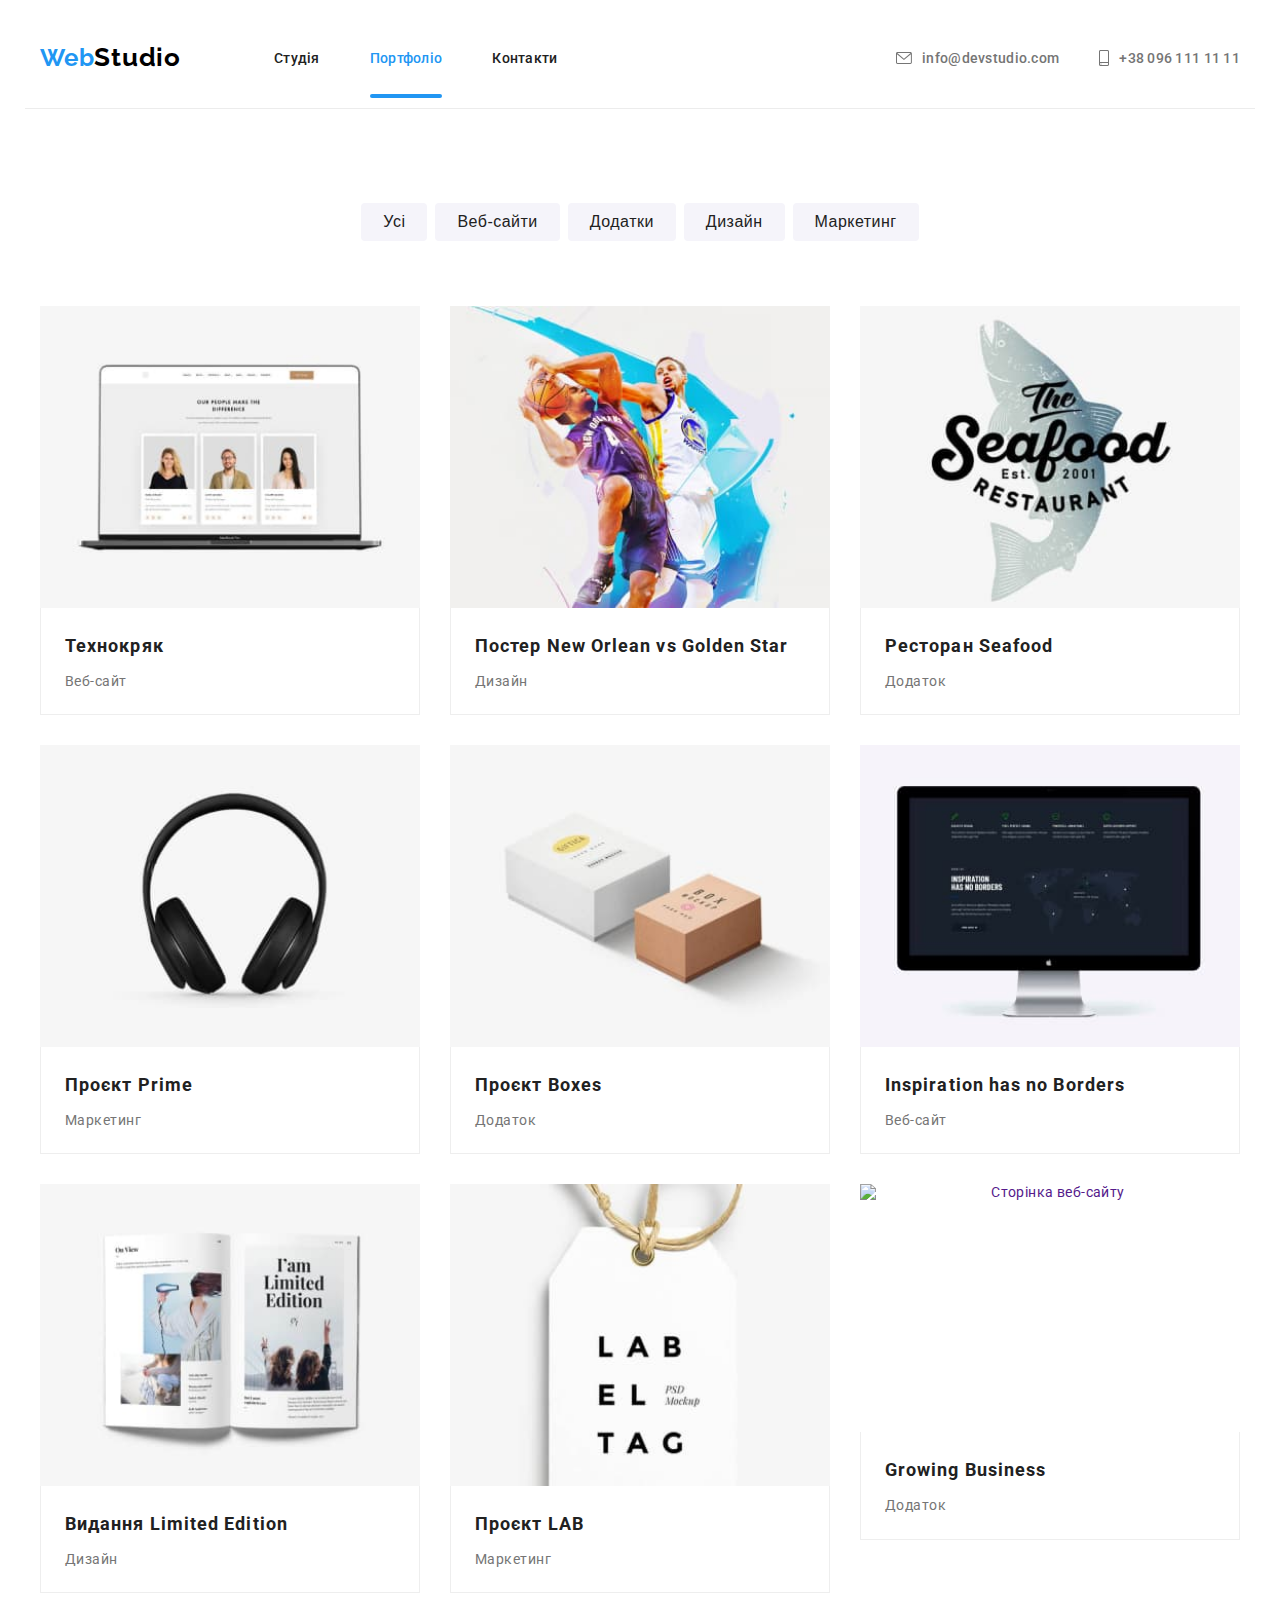
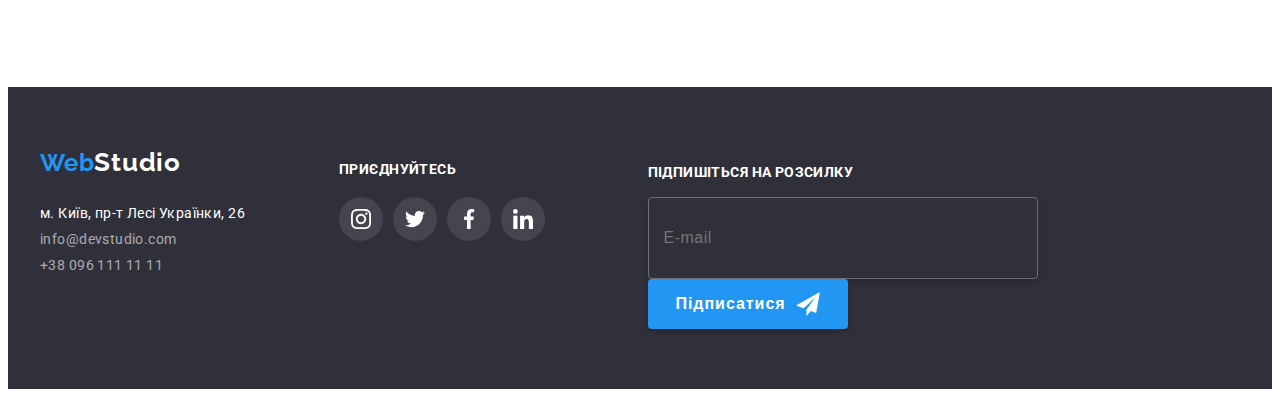
==== commit 28c495af: "реалізував адаптивність зображень сторінки портфоліо" ====
--- a/portfolio.html
+++ b/portfolio.html
@@ -138,13 +138,41 @@
             <li class="works__item">
               <a class="works__link link" href="">
                 <div class="overlay">
-                  <img
-                    class="overlay__img"
-                    src="./images/portfolio/techno.jpg"
-                    alt="Сторінка веб-сайту"
-                    width="370"
-                    height="294"
-                  />
+                  <picture>
+                    <source
+                      media="(min-width: 1200px)"
+                      srcset="
+                        ./images/portfolio/desktop/techno_desk.jpg    1x,
+                        ./images/portfolio/desktop/techno_desk@2x.jpg 2x
+                      "
+                      type="image/jpg"
+                    />
+                    <source
+                      media="(min-width: 768px)"
+                      srcset="
+                        ./images/portfolio/tablet/techno_tab.jpg    1x,
+                        ./images/portfolio/tablet/techno_tab@2x.jpg 2x
+                      "
+                      type="image/jpg"
+                    />
+                    <source
+                      media="(max-width: 767px)"
+                      srcset="
+                        ./images/portfolio/mobile/techno_mob.jpg    1x,
+                        ./images/portfolio/mobile/techno_mob@2x.jpg 2x
+                      "
+                      type="image/jpg"
+                    />
+
+                    <img
+                      class="overlay__img"
+                      src="./images/portfolio/mobile/techno_mob.jpg"
+                      alt="Сторінка веб-сайту"
+                      width="450"
+                      height="294"
+                      loading="lazy"
+                    />
+                  </picture>
 
                   <div class="overlay__card">
                     <p class="overlay__text">
@@ -166,13 +194,41 @@
             <li class="works__item">
               <a class="works__link link" href="">
                 <div class="overlay">
-                  <img
-                    class="overlay__img"
-                    src="./images/portfolio/new-orlean.jpg"
-                    alt="Сторінка веб-сайту"
-                    width="370"
-                    height="294"
-                  />
+                  <picture>
+                    <source
+                      media="(min-width: 1200px)"
+                      srcset="
+                        ./images/portfolio/desktop/new-orlean_desk.jpg    1x,
+                        ./images/portfolio/desktop/new-orlean_desk@2x.jpg 2x
+                      "
+                      type="image/jpg"
+                    />
+                    <source
+                      media="(min-width: 768px)"
+                      srcset="
+                        ./images/portfolio/tablet/new-orlean_tab.jpg    1x,
+                        ./images/portfolio/tablet/new-orlean_tab@2x.jpg 2x
+                      "
+                      type="image/jpg"
+                    />
+                    <source
+                      media="(max-width: 767px)"
+                      srcset="
+                        ./images/portfolio/mobile/new-orlean_mob.jpg    1x,
+                        ./images/portfolio/mobile/new-orlean_mob@2x.jpg 2x
+                      "
+                      type="image/jpg"
+                    />
+
+                    <img
+                      class="overlay__img"
+                      src="./images/portfolio/mobile/new-orlean_mob.jpg"
+                      alt="Сторінка веб-сайту"
+                      width="450"
+                      height="294"
+                      loading="lazy"
+                    />
+                  </picture>
 
                   <div class="overlay__card">
                     <p class="overlay__text">
@@ -193,13 +249,41 @@
             <li class="works__item">
               <a class="works__link link" href="">
                 <div class="overlay">
-                  <img
-                    class="overlay__img"
-                    src="./images/portfolio/seafood.jpg"
-                    alt="Сторінка веб-сайту"
-                    width="370"
-                    height="294"
-                  />
+                  <picture>
+                    <source
+                      media="(min-width: 1200px)"
+                      srcset="
+                        ./images/portfolio/desktop/seafood_desk.jpg    1x,
+                        ./images/portfolio/desktop/seafood_desk@2x.jpg 2x
+                      "
+                      type="image/jpg"
+                    />
+                    <source
+                      media="(min-width: 768px)"
+                      srcset="
+                        ./images/portfolio/tablet/seafood_tab.jpg    1x,
+                        ./images/portfolio/tablet/seafood_tab@2x.jpg 2x
+                      "
+                      type="image/jpg"
+                    />
+                    <source
+                      media="(max-width: 767px)"
+                      srcset="
+                        ./images/portfolio/mobile/seafood_mob.jpg    1x,
+                        ./images/portfolio/mobile/seafood_mob@2x.jpg 2x
+                      "
+                      type="image/jpg"
+                    />
+
+                    <img
+                      class="overlay__img"
+                      src="./images/portfolio/mobile/seafood_mob.jpg"
+                      alt="Сторінка веб-сайту"
+                      width="450"
+                      height="294"
+                      loading="lazy"
+                    />
+                  </picture>
 
                   <div class="overlay__card">
                     <p class="overlay__text">
@@ -220,13 +304,41 @@
             <li class="works__item">
               <a class="works__link link" href="">
                 <div class="overlay">
-                  <img
-                    class="overlay__img"
-                    src="./images/portfolio/prime.jpg"
-                    alt="Сторінка веб-сайту"
-                    width="370"
-                    height="294"
-                  />
+                  <picture>
+                    <source
+                      media="(min-width: 1200px)"
+                      srcset="
+                        ./images/portfolio/desktop/prime_desk.jpg    1x,
+                        ./images/portfolio/desktop/prime_desk@2x.jpg 2x
+                      "
+                      type="image/jpg"
+                    />
+                    <source
+                      media="(min-width: 768px)"
+                      srcset="
+                        ./images/portfolio/tablet/prime_tab.jpg    1x,
+                        ./images/portfolio/tablet/prime_tab@2x.jpg 2x
+                      "
+                      type="image/jpg"
+                    />
+                    <source
+                      media="(max-width: 767px)"
+                      srcset="
+                        ./images/portfolio/mobile/prime_mob.jpg    1x,
+                        ./images/portfolio/mobile/prime_mob@2x.jpg 2x
+                      "
+                      type="image/jpg"
+                    />
+
+                    <img
+                      class="overlay__img"
+                      src="./images/portfolio/mobile/prime_mob.jpg"
+                      alt="Сторінка веб-сайту"
+                      width="450"
+                      height="294"
+                      loading="lazy"
+                    />
+                  </picture>
 
                   <div class="overlay__card">
                     <p class="overlay__text">
@@ -247,13 +359,41 @@
             <li class="works__item">
               <a class="works__link link" href="">
                 <div class="overlay">
-                  <img
-                    class="overlay__img"
-                    src="./images/portfolio/boxes.jpg"
-                    alt="Сторінка веб-сайту"
-                    width="370"
-                    height="294"
-                  />
+                  <picture>
+                    <source
+                      media="(min-width: 1200px)"
+                      srcset="
+                        ./images/portfolio/desktop/boxes_desk.jpg    1x,
+                        ./images/portfolio/desktop/boxes_desk@2x.jpg 2x
+                      "
+                      type="image/jpg"
+                    />
+                    <source
+                      media="(min-width: 768px)"
+                      srcset="
+                        ./images/portfolio/tablet/boxes_tab.jpg    1x,
+                        ./images/portfolio/tablet/boxes_tab@2x.jpg 2x
+                      "
+                      type="image/jpg"
+                    />
+                    <source
+                      media="(max-width: 767px)"
+                      srcset="
+                        ./images/portfolio/mobile/boxes_mob.jpg    1x,
+                        ./images/portfolio/mobile/boxes_mob@2x.jpg 2x
+                      "
+                      type="image/jpg"
+                    />
+
+                    <img
+                      class="overlay__img"
+                      src="./images/portfolio/mobile/boxes_mob.jpg"
+                      alt="Сторінка веб-сайту"
+                      width="450"
+                      height="294"
+                      loading="lazy"
+                    />
+                  </picture>
 
                   <div class="overlay__card">
                     <p class="overlay__text">
@@ -274,13 +414,41 @@
             <li class="works__item">
               <a class="works__link link" href="">
                 <div class="overlay">
-                  <img
-                    class="overlay__img"
-                    src="./images/portfolio/no-borders.jpg"
-                    alt="Сторінка веб-сайту"
-                    width="370"
-                    height="294"
-                  />
+                  <picture>
+                    <source
+                      media="(min-width: 1200px)"
+                      srcset="
+                        ./images/portfolio/desktop/no-borders_desk.jpg    1x,
+                        ./images/portfolio/desktop/no-borders_desk@2x.jpg 2x
+                      "
+                      type="image/jpg"
+                    />
+                    <source
+                      media="(min-width: 768px)"
+                      srcset="
+                        ./images/portfolio/tablet/no-borders_tab.jpg    1x,
+                        ./images/portfolio/tablet/no-borders_tab@2x.jpg 2x
+                      "
+                      type="image/jpg"
+                    />
+                    <source
+                      media="(max-width: 767px)"
+                      srcset="
+                        ./images/portfolio/mobile/no-borders_mob.jpg    1x,
+                        ./images/portfolio/mobile/no-borders_mob@2x.jpg 2x
+                      "
+                      type="image/jpg"
+                    />
+
+                    <img
+                      class="overlay__img"
+                      src="./images/portfolio/mobile/no-borders_mob.jpg"
+                      alt="Сторінка веб-сайту"
+                      width="450"
+                      height="294"
+                      loading="lazy"
+                    />
+                  </picture>
 
                   <div class="overlay__card">
                     <p class="overlay__text">
@@ -301,13 +469,41 @@
             <li class="works__item">
               <a class="works__link link" href="">
                 <div class="overlay">
-                  <img
-                    class="overlay__img"
-                    src="./images/portfolio/limited-edition.jpg"
-                    alt="Сторінка веб-сайту"
-                    width="370"
-                    height="294"
-                  />
+                  <picture>
+                    <source
+                      media="(min-width: 1200px)"
+                      srcset="
+                        ./images/portfolio/desktop/limited-edition_desk.jpg    1x,
+                        ./images/portfolio/desktop/limited-edition_desk@2x.jpg 2x
+                      "
+                      type="image/jpg"
+                    />
+                    <source
+                      media="(min-width: 768px)"
+                      srcset="
+                        ./images/portfolio/tablet/limited-edition_tab.jpg    1x,
+                        ./images/portfolio/tablet/limited-edition_tab@2x.jpg 2x
+                      "
+                      type="image/jpg"
+                    />
+                    <source
+                      media="(max-width: 767px)"
+                      srcset="
+                        ./images/portfolio/mobile/limited-edition_mob.jpg    1x,
+                        ./images/portfolio/mobile/limited-edition_mob@2x.jpg 2x
+                      "
+                      type="image/jpg"
+                    />
+
+                    <img
+                      class="overlay__img"
+                      src="./images/portfolio/mobile/limited-edition_mob.jpg"
+                      alt="Сторінка веб-сайту"
+                      width="450"
+                      height="294"
+                      loading="lazy"
+                    />
+                  </picture>
 
                   <div class="overlay__card">
                     <p class="overlay__text">
@@ -328,13 +524,41 @@
             <li class="works__item">
               <a class="works__link link" href="">
                 <div class="overlay">
-                  <img
-                    class="overlay__img"
-                    src="./images/portfolio/lab.jpg"
-                    alt="Сторінка веб-сайту"
-                    width="370"
-                    height="294"
-                  />
+                  <picture>
+                    <source
+                      media="(min-width: 1200px)"
+                      srcset="
+                        ./images/portfolio/desktop/lab_desk.jpg    1x,
+                        ./images/portfolio/desktop/lab_desk@2x.jpg 2x
+                      "
+                      type="image/jpg"
+                    />
+                    <source
+                      media="(min-width: 768px)"
+                      srcset="
+                        ./images/portfolio/tablet/lab_tab.jpg    1x,
+                        ./images/portfolio/tablet/lab_tab@2x.jpg 2x
+                      "
+                      type="image/jpg"
+                    />
+                    <source
+                      media="(max-width: 767px)"
+                      srcset="
+                        ./images/portfolio/mobile/lab_mob.jpg    1x,
+                        ./images/portfolio/mobile/lab_mob@2x.jpg 2x
+                      "
+                      type="image/jpg"
+                    />
+
+                    <img
+                      class="overlay__img"
+                      src="./images/portfolio/mobile/lab_mob.jpg"
+                      alt="Сторінка веб-сайту"
+                      width="450"
+                      height="294"
+                      loading="lazy"
+                    />
+                  </picture>
 
                   <div class="overlay__card">
                     <p class="overlay__text">
@@ -355,13 +579,41 @@
             <li class="works__item">
               <a class="works__link link" href="">
                 <div class="overlay">
-                  <img
-                    class="overlay__img"
-                    src="./images/portfolio/growing-bisiness.jpg"
-                    alt="Сторінка веб-сайту"
-                    width="370"
-                    height="294"
-                  />
+                  <picture>
+                    <source
+                      media="(min-width: 1200px)"
+                      srcset="
+                        ./images/portfolio/desktop/growing-business_desk.jpg    1x,
+                        ./images/portfolio/desktop/growing-business_desk@2x.jpg 2x
+                      "
+                      type="image/jpg"
+                    />
+                    <source
+                      media="(min-width: 768px)"
+                      srcset="
+                        ./images/portfolio/tablet/growing-business_tab.jpg    1x,
+                        ./images/portfolio/tablet/growing-business_tab@2x.jpg 2x
+                      "
+                      type="image/jpg"
+                    />
+                    <source
+                      media="(max-width: 767px)"
+                      srcset="
+                        ./images/portfolio/mobile/growing-business_mob.jpg    1x,
+                        ./images/portfolio/mobile/growing-business_mob@2x.jpg 2x
+                      "
+                      type="image/jpg"
+                    />
+
+                    <img
+                      class="overlay__img"
+                      src="./images/portfolio/mobile/growing-business_mob.jpg"
+                      alt="Сторінка веб-сайту"
+                      width="450"
+                      height="294"
+                      loading="lazy"
+                    />
+                  </picture>
 
                   <div class="overlay__card">
                     <p class="overlay__text">
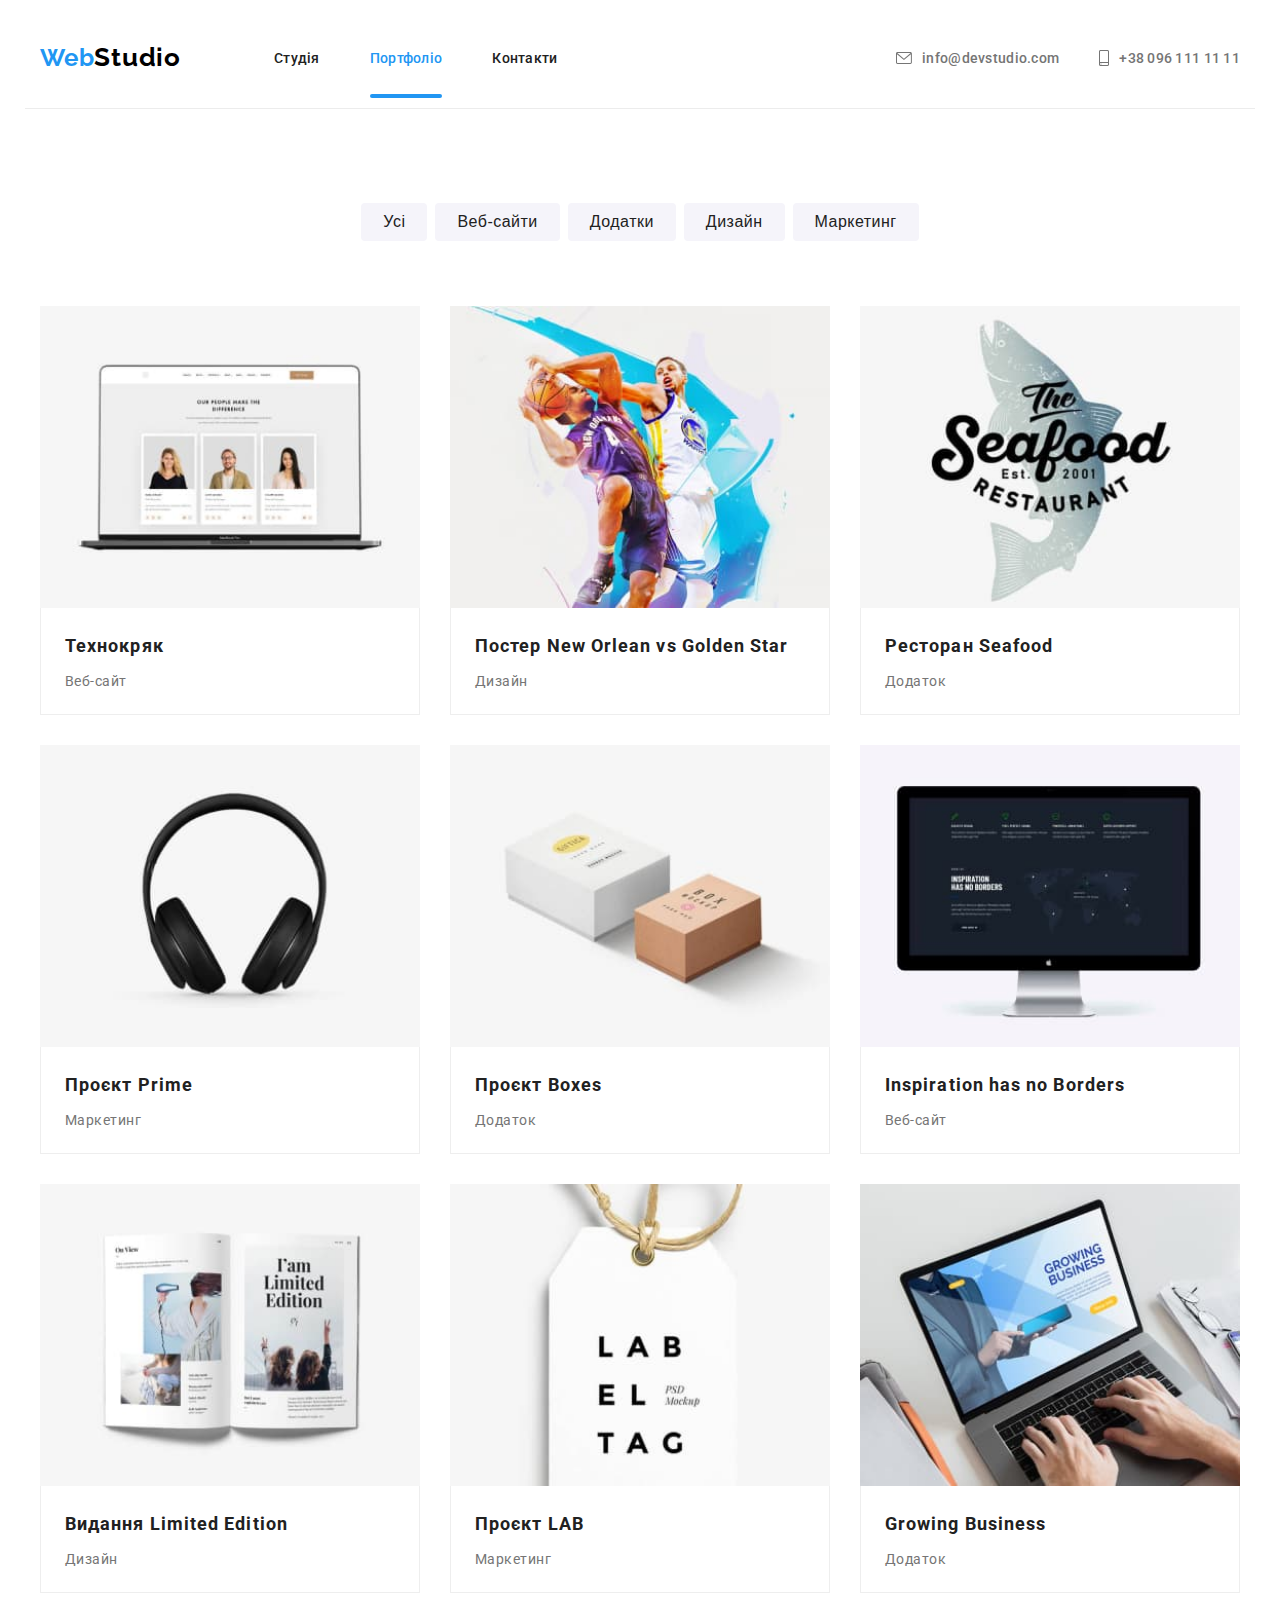
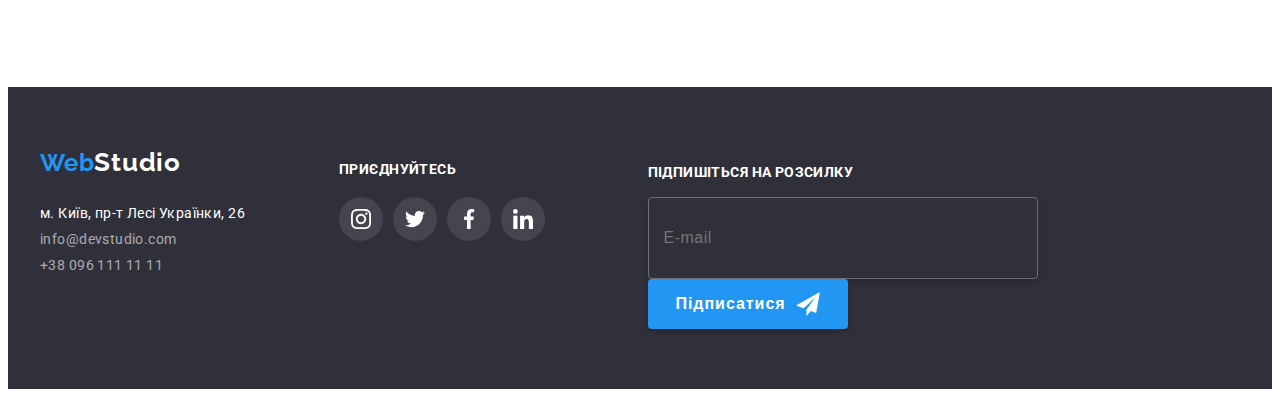
==== commit a2a7154a: "змінив header у портфоліо" ====
--- a/portfolio.html
+++ b/portfolio.html
@@ -48,57 +48,64 @@
         </button>
 
         <div class="menu__nav" id="menu-nav">
-          <nav class="nav">
-            <ul class="nav__list list">
-              <li class="nav__item">
-                <a class="nav__link link" href="./index.html">Студія</a>
-              </li>
-              <li class="nav__item">
-                <a
-                  class="nav__link nav__link--current link"
-                  href="./portfolio.html"
-                  >Портфоліо</a
-                >
-              </li>
-              <li class="nav__item">
-                <a class="nav__link link" href="">Контакти</a>
-              </li>
-            </ul>
-          </nav>
-
-          <ul class="info list">
-            <li class="info__item">
-              <a class="info__link link email" href="mailto:info@devstudio.com">
-                <svg class="info__icon" width="16" height="12">
-                  <use href="./images/icons/sprite.svg#envelope"></use>
-                </svg>
-                info@devstudio.com</a
-              >
-            </li>
-            <li class="info__item">
-              <a class="info__link link phone" href="tel:380961111111">
-                <svg class="info__icon" width="10" height="16">
-                  <use href="./images/icons/sprite.svg#smartphone"></use>
-                </svg>
-                +38 096 111 11 11</a
-              >
-            </li>
-          </ul>
-
-          <ul class="menu__socials list">
-            <li class="menu__socials__item">
-              <a class="link" href="">Instagram</a>
-            </li>
-            <li class="menu__socials__item">
-              <a class="link" href="">Twitter</a>
-            </li>
-            <li class="menu__socials__item">
-              <a class="link" href="">Facebook</a>
-            </li>
-            <li class="menu__socials__item">
-              <a class="link" href="">LinkedIn</a>
-            </li>
-          </ul>
+          <div class="menu__nav-box">
+            <nav class="nav">
+              <ul class="nav__list list">
+                <li class="nav__item">
+                  <a class="nav__link link" href="./index.html">Студія</a>
+                </li>
+                <li class="nav__item">
+                  <a
+                    class="nav__link nav__link--current link"
+                    href="./portfolio.html"
+                    >Портфоліо</a
+                  >
+                </li>
+                <li class="nav__item">
+                  <a class="nav__link link" href="">Контакти</a>
+                </li>
+              </ul>
+            </nav>
+
+            <div class="info-box">
+              <ul class="info list">
+                <li class="info__item">
+                  <a
+                    class="info__link link email"
+                    href="mailto:info@devstudio.com"
+                  >
+                    <svg class="info__icon" width="16" height="12">
+                      <use href="./images/icons/sprite.svg#envelope"></use>
+                    </svg>
+                    info@devstudio.com</a
+                  >
+                </li>
+                <li class="info__item">
+                  <a class="info__link link phone" href="tel:380961111111">
+                    <svg class="info__icon" width="10" height="16">
+                      <use href="./images/icons/sprite.svg#smartphone"></use>
+                    </svg>
+                    +38 096 111 11 11</a
+                  >
+                </li>
+              </ul>
+
+              <ul class="menu__socials list">
+                <li class="menu__socials__item">
+                  <a class="link" href="">Instagram</a>
+                </li>
+                <li class="menu__socials__item">
+                  <a class="link" href="">Twitter</a>
+                </li>
+                <li class="menu__socials__item">
+                  <a class="link" href="">Facebook</a>
+                </li>
+                <li class="menu__socials__item">
+                  <a class="link" href="">LinkedIn</a>
+                </li>
+              </ul>
+            </div>
+          </div>
         </div>
       </div>
     </header>
--- a/css/main.min.css
+++ b/css/main.min.css
@@ -1 +1 @@
-:root{--primary-bg-color: #ffffff;--secondary-bg-color: #f5f4fa;--header-underline-color: #ececec;--logo-black-color: #000000;--accent-color: #2196f3;--primary-text-color: #757575;--secondary-text-color: #212121;--primary-icon-color: #afb1b8;--footer-icon-bg-color: rgba(255, 255, 255, 0.1);--hero-bg-color: #c4c4c4;--footer-bg-color: #2f303a;--address-text-color: rgba(255, 255, 255, 0.6);--hover-focus-time: cubic-bezier(0.4, 0, 0.2, 1);--primary-font-family: "Roboto", sans-serif;--primary-font-size: 14px;--primary-font-weight: 400;--primary-letter-spacing: 0.42px;--primary-text-align: center}.visually-hidden{position:absolute;width:1px;height:1px;margin:-1px;border:0;padding:0;white-space:nowrap;-webkit-clip-path:inset(100%);clip-path:inset(100%);clip:rect(0 0 0 0);overflow:hidden}html{scroll-behavior:smooth}body{font-family:var(--primary-font-family);font-size:var(--primary-font-size);font-weight:var(--primary-font-weight);letter-spacing:var(--primary-letter-spacing);text-align:var(--primary-text-align);background-color:var(--primary-bg-color);color:var(--primary-text-color)}body.modal-open{overflow:hidden}.section{padding-top:60px;padding-bottom:60px}@media screen and (min-width: 1200px){.section{padding-top:94px;padding-bottom:94px}}img{display:block;max-width:100%;height:auto}.list{margin:0;padding:0;list-style:none}.link{text-decoration:none}.container{margin-right:auto;margin-left:auto;padding-right:15px;padding-left:15px}@media screen and (min-width: 480px){.container{width:480px}}@media screen and (min-width: 768px){.container{width:768px}}@media screen and (min-width: 1200px){.container{width:1200px}}.btn{margin:0;padding-top:10px;padding-bottom:10px;width:200px;height:50px;font-size:16px;font-weight:700;line-height:1.87;letter-spacing:.96px;text-align:center;color:var(--primary-bg-color);border:none;border-radius:4px;background-color:var(--accent-color);-webkit-box-shadow:0px 4px 4px 0px rgba(0,0,0,.15);box-shadow:0px 4px 4px 0px rgba(0,0,0,.15);-webkit-transition:color 250ms var(--hover-focus-time);transition:color 250ms var(--hover-focus-time);cursor:pointer}.header{position:relative;display:-webkit-box;display:-ms-flexbox;display:flex;-webkit-box-align:center;-ms-flex-align:center;align-items:center;-webkit-box-pack:justify;-ms-flex-pack:justify;justify-content:space-between;height:60px;padding-top:10px;padding-bottom:10px}.header--bordered{border-bottom:1px solid var(--header-underline-color)}@media screen and (min-width: 768px){.header{height:80px}}.logo{display:-webkit-inline-box;display:-ms-inline-flexbox;display:inline-flex;width:145px}.logo__link{font-family:"Raleway",sans-serif;font-size:24px;font-weight:700;line-height:1.2;letter-spacing:.78px;color:var(--accent-color)}.logo__text--black{color:var(--logo-black-color)}@media screen and (min-width: 1200px){.logo__text{font-size:26px}}.menu{display:-webkit-inline-box;display:-ms-inline-flexbox;display:inline-flex}@media screen and (min-width: 768px){.menu{width:100%;margin-left:88px}}@media screen and (min-width: 768px){.menu{margin-left:93px}}.menu__nav{display:-webkit-box;display:-ms-flexbox;display:flex;-webkit-box-orient:vertical;-webkit-box-direction:normal;-ms-flex-direction:column;flex-direction:column;width:100%;padding:48px 40px}.menu__nav.is-open{display:block;z-index:1;height:100vh}@media screen and (max-width: 767px){.menu__nav{display:none;position:absolute;top:0;left:0;background-color:var(--primary-bg-color);-webkit-box-shadow:0px 1px 3px 0px rgba(0,0,0,.16),0px 2px 4px 0px rgba(0,0,0,.08),0px 4px 8px 0px rgba(0,0,0,.04);box-shadow:0px 1px 3px 0px rgba(0,0,0,.16),0px 2px 4px 0px rgba(0,0,0,.08),0px 4px 8px 0px rgba(0,0,0,.04)}}@media screen and (min-width: 768px){.menu__nav{display:-webkit-box;display:-ms-flexbox;display:flex;-webkit-box-orient:horizontal;-webkit-box-direction:normal;-ms-flex-direction:row;flex-direction:row;-webkit-box-pack:justify;-ms-flex-pack:justify;justify-content:space-between;margin:0;padding:0}}.menu__btn{display:-webkit-inline-box;display:-ms-inline-flexbox;display:inline-flex;margin:0;padding:0;border:none;background-color:rgba(0,0,0,0);z-index:10}.menu__btn:hover .menu__icon,.menu__btn:focus .menu__icon{fill:var(--accent-color)}.menu__btn .menu-close{display:none}.menu__btn.is-open .menu-close{display:block}.menu__btn.is-open .menu-open{display:none}@media screen and (min-width: 768px){.menu__btn{display:none}}.menu__icon{-webkit-transition:fill 250ms var(--hover-focus-time);transition:fill 250ms var(--hover-focus-time)}.menu__socials{display:-webkit-box;display:-ms-flexbox;display:flex;-ms-flex-wrap:wrap;flex-wrap:wrap}.menu__socials .link{font-size:18px;font-weight:500;line-height:1.22;letter-spacing:.36px;text-align:left;color:var(--accent-color)}@media screen and (min-width: 768px){.menu__socials{display:none}}.menu__socials__item:not(:last-child){padding-right:10px;border-right:1px solid rgba(33,33,33,.2)}.menu__socials__item:not(:first-child){padding-left:10px}.nav{display:-webkit-box;display:-ms-flexbox;display:flex;-webkit-box-align:center;-ms-flex-align:center;align-items:center;-webkit-box-pack:start;-ms-flex-pack:start;justify-content:flex-start;margin-bottom:94%}@media screen and (min-width: 768px){.nav{margin:0}}@media screen and (min-width: 768px){.nav__list{display:-webkit-box;display:-ms-flexbox;display:flex;-webkit-box-align:center;-ms-flex-align:center;align-items:center;-webkit-box-pack:center;-ms-flex-pack:center;justify-content:center}}.nav__item{text-align:left}.nav__item:not(:last-child){margin-right:50px}@media screen and (max-width: 767px){.nav__item:not(:last-child){margin-bottom:32px}}.nav__link{font-size:14px;font-weight:500;letter-spacing:.28px;color:var(--secondary-text-color);-webkit-transition:color 250ms var(--hover-focus-time);transition:color 250ms var(--hover-focus-time)}.nav__link:hover,.nav__link:focus{color:var(--accent-color)}@media screen and (max-width: 767px){.nav__link{font-size:40px;letter-spacing:.8px}.nav__link--current{color:var(--accent-color)}}@media screen and (min-width: 768px){.nav__link{padding:32px 0}.nav__link--current{position:relative;color:var(--accent-color)}.nav__link--current::after{content:"";display:block;position:absolute;right:0;bottom:0;width:100%;height:4px;border-radius:2px;background-color:var(--accent-color)}}.info{display:-webkit-box;display:-ms-flexbox;display:flex;-webkit-box-orient:vertical;-webkit-box-direction:normal;-ms-flex-direction:column;flex-direction:column;text-align:left}@media screen and (max-width: 767px){.info{-webkit-box-orient:vertical;-webkit-box-direction:reverse;-ms-flex-direction:column-reverse;flex-direction:column-reverse}}@media screen and (min-width: 1200px){.info{-webkit-box-orient:horizontal;-webkit-box-direction:normal;-ms-flex-direction:row;flex-direction:row}}@media screen and (max-width: 767px){.info__item:first-child{margin-bottom:64px}.info__item:last-child{margin-bottom:32px}}@media screen and (min-width: 768px){.info__item:first-child{margin-bottom:10px}}@media screen and (min-width: 1200px){.info__item:first-child{margin-bottom:0px;margin-right:40px}}.info__link{display:-webkit-box;display:-ms-flexbox;display:flex;-webkit-box-align:center;-ms-flex-align:center;align-items:center;font-size:12px;font-weight:500;letter-spacing:.24px;color:var(--primary-text-color);-webkit-transition:color 250ms var(--hover-focus-time);transition:color 250ms var(--hover-focus-time)}.info__link:hover,.info__link:focus{color:var(--accent-color)}@media screen and (max-width: 767px){.info__link.email{font-size:24px;font-weight:500;letter-spacing:.48px}.info__link.phone{font-size:34px;font-weight:500;letter-spacing:.68px;color:var(--accent-color)}}@media screen and (min-width: 1200px){.info__link{font-size:14px;letter-spacing:.28px}}.info__icon{margin-right:10px;fill:currentColor}@media screen and (max-width: 767px){.info__icon{display:none}}@media screen and (max-width: 1199px){.info__icon{margin-right:8px}}.hero{padding-top:118px;padding-bottom:118px}@media screen and (min-width: 1200px){.hero{padding-top:200px;padding-bottom:200px}}.hero__title{margin-top:0;margin-bottom:30px;margin-right:auto;margin-left:auto;width:360px;font-size:26px;font-weight:900;line-height:1.62;letter-spacing:1.56px;text-transform:uppercase;color:var(--primary-bg-color)}@media screen and (min-width: 1200px){.hero__title{width:696px;font-size:44px;line-height:1.36;letter-spacing:2.64px}}.hero__btn{margin:0;padding-top:10px;padding-bottom:10px;width:200px;height:50px;font-size:16px;font-weight:700;line-height:1.87;letter-spacing:.96px;text-align:center;color:var(--primary-bg-color);border:none;border-radius:4px;background-color:var(--accent-color);-webkit-box-shadow:0px 4px 4px 0px rgba(0,0,0,.15);box-shadow:0px 4px 4px 0px rgba(0,0,0,.15);-webkit-transition:color 250ms var(--hover-focus-time);transition:color 250ms var(--hover-focus-time);cursor:pointer}.hero__btn:hover{color:var(--hero-bg-color)}.overlay-bg{max-width:480px;width:100%;height:400px;margin-right:auto;margin-left:auto;background-image:-webkit-gradient(linear, left top, right top, from(rgba(47, 48, 58, 0.4)), to(rgba(47, 48, 58, 0.4))),url("../images/hero/mobile/hero-bg-photo_mob.jpg");background-image:linear-gradient(to right, rgba(47, 48, 58, 0.4), rgba(47, 48, 58, 0.4)),url("../images/hero/mobile/hero-bg-photo_mob.jpg");background-repeat:no-repeat;background-position:center;background-size:cover;background-color:var(--hero-bg-color)}@media(min-device-pixel-ratio: 2),(-webkit-min-device-pixel-ratio: 2),(min-resolution: 192dpi),(min-resolution: 2dppx){.overlay-bg{background-image:-webkit-gradient(linear, left top, right top, from(rgba(47, 48, 58, 0.4)), to(rgba(47, 48, 58, 0.4))),url("../images/hero/mobile/hero-bg-photo_mob@2x.jpg");background-image:linear-gradient(to right, rgba(47, 48, 58, 0.4), rgba(47, 48, 58, 0.4)),url("../images/hero/mobile/hero-bg-photo_mob@2x.jpg")}}@media screen and (min-width: 768px){.overlay-bg{max-width:768px;width:100%;background-image:-webkit-gradient(linear, left top, right top, from(rgba(47, 48, 58, 0.4)), to(rgba(47, 48, 58, 0.4))),url("../images/hero/tablet/hero-bg-photo_tab.jpg");background-image:linear-gradient(to right, rgba(47, 48, 58, 0.4), rgba(47, 48, 58, 0.4)),url("../images/hero/tablet/hero-bg-photo_tab.jpg")}}@media screen and (min-width: 768px)and (min-device-pixel-ratio: 2),screen and (min-width: 768px)and (-webkit-min-device-pixel-ratio: 2),screen and (min-width: 768px)and (min-resolution: 192dpi),screen and (min-width: 768px)and (min-resolution: 2dppx){.overlay-bg{background-image:-webkit-gradient(linear, left top, right top, from(rgba(47, 48, 58, 0.4)), to(rgba(47, 48, 58, 0.4))),url("../images/hero/tablet/hero-bg-photo_tab@2x.jpg");background-image:linear-gradient(to right, rgba(47, 48, 58, 0.4), rgba(47, 48, 58, 0.4)),url("../images/hero/tablet/hero-bg-photo_tab@2x.jpg")}}@media screen and (min-width: 1200px){.overlay-bg{max-width:1600px;width:100%;height:600px;background-image:-webkit-gradient(linear, left top, right top, from(rgba(47, 48, 58, 0.4)), to(rgba(47, 48, 58, 0.4))),url("../images/hero/desktop/hero-bg-photo_desk.jpg");background-image:linear-gradient(to right, rgba(47, 48, 58, 0.4), rgba(47, 48, 58, 0.4)),url("../images/hero/desktop/hero-bg-photo_desk.jpg")}}@media screen and (min-width: 1200px)and (min-device-pixel-ratio: 2),screen and (min-width: 1200px)and (-webkit-min-device-pixel-ratio: 2),screen and (min-width: 1200px)and (min-resolution: 192dpi),screen and (min-width: 1200px)and (min-resolution: 2dppx){.overlay-bg{background-image:-webkit-gradient(linear, left top, right top, from(rgba(47, 48, 58, 0.4)), to(rgba(47, 48, 58, 0.4))),url("../images/hero/desktop/hero-bg-photo_desk@2x.jpg");background-image:linear-gradient(to right, rgba(47, 48, 58, 0.4), rgba(47, 48, 58, 0.4)),url("../images/hero/desktop/hero-bg-photo_desk@2x.jpg")}}.backdrop{position:fixed;top:0;left:0;width:100%;height:100%;padding:94px 15px;background-color:rgba(0,0,0,.2);z-index:10;opacity:1;visibility:visible;overflow-y:scroll;-webkit-transition:opacity 250ms var(--hover-focus-time),visibility 250ms var(--hover-focus-time);transition:opacity 250ms var(--hover-focus-time),visibility 250ms var(--hover-focus-time)}.backdrop.is-hidden{opacity:0;visibility:hidden;pointer-events:none}.modal-window{position:absolute;top:50%;left:50%;-webkit-transform:translate(-50%, -50%) scaleX(1);transform:translate(-50%, -50%) scaleX(1);-webkit-transition:-webkit-transform 250ms var(--hover-focus-time);transition:-webkit-transform 250ms var(--hover-focus-time);transition:transform 250ms var(--hover-focus-time);transition:transform 250ms var(--hover-focus-time), -webkit-transform 250ms var(--hover-focus-time);width:450px;border-radius:4px;background-color:var(--primary-bg-color);-webkit-box-shadow:0px 2px 1px 0px rgba(0,0,0,.2),0px 1px 1px 0px rgba(0,0,0,.14),0px 1px 3px 0px rgba(0,0,0,.12);box-shadow:0px 2px 1px 0px rgba(0,0,0,.2),0px 1px 1px 0px rgba(0,0,0,.14),0px 1px 3px 0px rgba(0,0,0,.12)}.backdrop.is-hidden>.modal-window{-webkit-transform:translate(-50%, -50%) scaleX(0);transform:translate(-50%, -50%) scaleX(0)}@media screen and (min-width: 1200px){.modal-window{width:528px}}.modal-window-close-btn{position:absolute;top:8px;right:8px;padding:0;z-index:10;width:30px;height:30px;border-radius:50%;border:1px solid rgba(0,0,0,.1);background-color:var(--primary-bg-color);cursor:pointer}.modal-window-close-icon{display:block;margin:0 auto;fill:var(--logo-black-color);-webkit-transition:fill 250ms var(--hover-focus-time);transition:fill 250ms var(--hover-focus-time)}.modal-window-close-btn:hover>.modal-window-close-icon{fill:var(--accent-color)}.modal-form{position:relative;margin:0;padding:40px;width:100%;height:100%}.modal-form__title{display:block;margin-top:0;margin-bottom:12px;font-size:20px;font-weight:700;line-height:1.5;letter-spacing:.6px;color:var(--secondary-text-color)}@media screen and (min-width: 1200px){.modal-form__title{line-height:1.2}}.modal-form__field{position:relative;display:block}.modal-form__label{display:block;margin-bottom:4px;font-size:12px;letter-spacing:.12px;text-align:left;color:var(--primary-text-color)}.modal-form__input{display:block;margin-bottom:10px;padding:12px 12px 12px 44px;width:100%;height:40px;border-radius:4px;border:1px solid rgba(33,33,33,.2);outline:rgba(0,0,0,0);-webkit-transition:border-color 250ms var(--hover-focus-time);transition:border-color 250ms var(--hover-focus-time)}.modal-form__input:focus{border-color:var(--accent-color)}.modal-form__icon{position:absolute;top:30px;left:12px;fill:var(--secondary-text-color);-webkit-transition:fill 250ms var(--hover-focus-time);transition:fill 250ms var(--hover-focus-time)}.modal-form__input:focus+.modal-form__icon{fill:var(--accent-color)}.modal-form__textarea{display:block;margin-bottom:20px;padding:12px 16px;width:100%;height:120px;resize:none;border-radius:4px;border-color:rgba(0,0,0,0);outline:1px solid rgba(33,33,33,.2);-webkit-transition:border-color 250ms var(--hover-focus-time);transition:border-color 250ms var(--hover-focus-time)}.modal-form__textarea:focus{border-color:var(--accent-color)}.modal-form__textarea::-webkit-input-placeholder{letter-spacing:.12px;color:rgba(117,117,117,.5)}.modal-form__textarea::-moz-placeholder{letter-spacing:.12px;color:rgba(117,117,117,.5)}.modal-form__textarea:-ms-input-placeholder{letter-spacing:.12px;color:rgba(117,117,117,.5)}.modal-form__textarea::-ms-input-placeholder{letter-spacing:.12px;color:rgba(117,117,117,.5)}.modal-form__textarea::placeholder{letter-spacing:.12px;color:rgba(117,117,117,.5)}.modal-form__policy{display:-webkit-box;display:-ms-flexbox;display:flex;-webkit-box-align:center;-ms-flex-align:center;align-items:center;-webkit-box-pack:center;-ms-flex-pack:center;justify-content:center;margin-top:0;margin-bottom:30px;width:100%;height:24px;font-size:12px;letter-spacing:.36;color:var(--primary-text-color)}@media screen and (min-width: 1200px){.modal-form__policy{font-size:14px;line-height:1.71;letter-spacing:.42px}}.modal-form__checkbox-custom{display:-webkit-box;display:-ms-flexbox;display:flex;-webkit-box-align:center;-ms-flex-align:center;align-items:center;-webkit-box-pack:center;-ms-flex-pack:center;justify-content:center;margin-right:7px;width:16px;height:15px;border-radius:2px;border:2px solid var(--secondary-text-color);-webkit-transition:background-color 250ms var(--hover-focus-time),border-color 250ms var(--hover-focus-time);transition:background-color 250ms var(--hover-focus-time),border-color 250ms var(--hover-focus-time)}.modal-form__checkbox:focus+.modal-form__checkbox-custom{border-color:var(--accent-color)}.modal-form__checkbox:checked+.modal-form__checkbox-custom{border-color:rgba(0,0,0,0);background-color:var(--accent-color);background-size:contain;background-origin:border-box}.modal-form__checkbox-icon{display:block}.modal-form__checkbox-link{margin-left:5px;color:var(--accent-color)}.modal-form__btn{margin:0;padding-top:10px;padding-bottom:10px;width:200px;height:50px;font-size:16px;font-weight:700;line-height:1.87;letter-spacing:.96px;text-align:center;color:var(--primary-bg-color);border:none;border-radius:4px;background-color:var(--accent-color);-webkit-box-shadow:0px 4px 4px 0px rgba(0,0,0,.15);box-shadow:0px 4px 4px 0px rgba(0,0,0,.15);-webkit-transition:color 250ms var(--hover-focus-time);transition:color 250ms var(--hover-focus-time);cursor:pointer;padding-left:32px;padding-right:32px;background-color:#188ce8}@media screen and (min-width: 768px){.features__list{display:-webkit-box;display:-ms-flexbox;display:flex;-ms-flex-wrap:wrap;flex-wrap:wrap;-webkit-box-pack:center;-ms-flex-pack:center;justify-content:center;margin:-15px}}@media screen and (min-width: 1200px){.features__list{-ms-flex-wrap:nowrap;flex-wrap:nowrap;margin:0}}.features__item{width:100%}@media screen and (max-width: 767px){.features__item:not(:last-child){margin-bottom:30px}}@media screen and (min-width: 768px){.features__item{width:calc((100% - 60px)/2);margin:15px}}@media screen and (min-width: 1200px){.features__item{width:25%;margin:0}.features__item:not(:last-child){margin-right:30px}}.features__card{width:100%}.features__icon-box{display:-webkit-box;display:-ms-flexbox;display:flex;-webkit-box-align:center;-ms-flex-align:center;align-items:center;-webkit-box-pack:center;-ms-flex-pack:center;justify-content:center;width:100%;height:120px;margin-bottom:30px;border-radius:4px;background-color:var(--secondary-bg-color)}.features__title{margin-top:0;margin-bottom:10px;font-weight:700;text-transform:uppercase;color:var(--secondary-text-color)}@media screen and (min-width: 768px){.features__title{text-align:left}}.features__text{margin:0;line-height:1.71;text-align:left;color:var(--primary-text-color)}.examples{padding-top:0}@media screen and (max-width: 1199px){.examples{display:none}}.examples__title{margin-top:0;margin-bottom:50px;font-size:36px;font-weight:700;line-height:1.2;letter-spacing:1.08px;color:var(--secondary-text-color)}.examples__list{display:-webkit-box;display:-ms-flexbox;display:flex}.examples__item:not(:last-child){margin-right:30px}.examples__img{position:relative}.examples__text{position:absolute;right:0;bottom:0;display:-webkit-box;display:-ms-flexbox;display:flex;width:100%;height:70px;margin:0;-webkit-box-align:center;-ms-flex-align:center;align-items:center;-webkit-box-pack:center;-ms-flex-pack:center;justify-content:center;font-weight:700;text-transform:uppercase;color:var(--primary-bg-color);background-color:var(--footer-bg-color);opacity:80%}.team{background-color:var(--secondary-bg-color)}.team__title{margin-top:0;margin-bottom:30px;font-size:28px;font-weight:700;line-height:1.2;letter-spacing:.84px;color:var(--secondary-text-color)}@media screen and (min-width: 1200px){.team__title{margin-bottom:50px;font-size:36px;letter-spacing:1.08px}}@media screen and (min-width: 768px){.team__list{display:-webkit-box;display:-ms-flexbox;display:flex;-ms-flex-wrap:wrap;flex-wrap:wrap;-webkit-box-pack:center;-ms-flex-pack:center;justify-content:center;margin:-15px}}@media screen and (min-width: 1200px){.team__list{-ms-flex-wrap:nowrap;flex-wrap:nowrap;margin:0}}.team__item{width:100%;background-color:var(--primary-bg-color);border-radius:0px 0px 4px 4px;-webkit-box-shadow:0px 2px 1px 0px rgba(0,0,0,.2),0px 1px 1px 0px rgba(0,0,0,.14),0px 1px 3px 0px rgba(0,0,0,.12);box-shadow:0px 2px 1px 0px rgba(0,0,0,.2),0px 1px 1px 0px rgba(0,0,0,.14),0px 1px 3px 0px rgba(0,0,0,.12)}@media screen and (max-width: 767px){.team__item:not(:last-child){margin-bottom:30px}}@media screen and (min-width: 768px){.team__item{width:calc((100% - 60px)/2);margin:15px}}@media screen and (min-width: 1200px){.team__item{margin:0}.team__item:not(:last-child){margin-right:30px}}.card{padding-bottom:30px}.card__img{margin-bottom:30px}.card__title{margin-bottom:10px;font-size:16px;font-weight:500;line-height:1.2;letter-spacing:.48px;color:var(--secondary-text-color)}.card__text{margin:0;margin-bottom:16px;font-size:16px;font-weight:400;line-height:1.2;letter-spacing:.48px;color:var(--primary-text-color)}.socials__list{display:-webkit-box;display:-ms-flexbox;display:flex;-webkit-box-align:center;-ms-flex-align:center;align-items:center;-webkit-box-pack:center;-ms-flex-pack:center;justify-content:center}.socials__item:not(:last-child){margin-right:10px}.socials__item--black{border-radius:50%;background-color:var(--footer-icon-bg-color)}.socials__link{display:-webkit-box;display:-ms-flexbox;display:flex;-webkit-box-align:center;-ms-flex-align:center;align-items:center;-webkit-box-pack:center;-ms-flex-pack:center;justify-content:center;border-radius:50%;width:44px;height:44px;-webkit-transition:background-color 250ms var(--hover-focus-time);transition:background-color 250ms var(--hover-focus-time)}.socials__link:hover,.socials__link:focus{background-color:var(--accent-color)}.socials__icon{margin:0;fill:var(--primary-icon-color);-webkit-transition:fill 250ms var(--hover-focus-time);transition:fill 250ms var(--hover-focus-time)}.socials__icon--white{fill:var(--primary-bg-color)}.socials__link:hover .socials__icon,.socials__link:focus .socials__icon{fill:var(--primary-bg-color)}.clients__title{margin-top:0;margin-bottom:30px;font-size:28px;font-weight:700;line-height:1.2;letter-spacing:.84px;color:var(--secondary-text-color)}@media screen and (min-width: 1200px){.clients__title{margin-bottom:50px}}.clients__list{display:-webkit-box;display:-ms-flexbox;display:flex;-ms-flex-wrap:wrap;flex-wrap:wrap;-webkit-box-pack:center;-ms-flex-pack:center;justify-content:center;margin:-15px}@media screen and (min-width: 1200px){.clients__list{-ms-flex-wrap:nowrap;flex-wrap:nowrap;margin:0}}.clients__item{width:calc((100% - 60px)/2);margin:15px}@media screen and (min-width: 768px){.clients__item{width:calc((100% - 90px)/3)}}@media screen and (min-width: 1200px){.clients__item{margin:0}.clients__item:not(:last-child){margin-right:30px}}.clients__link{display:-webkit-box;display:-ms-flexbox;display:flex;-webkit-box-align:center;-ms-flex-align:center;align-items:center;-webkit-box-pack:center;-ms-flex-pack:center;justify-content:center;width:100%;height:92px;border-radius:4px;border:1px solid var(--primary-icon-color);-webkit-transition:border-color 250ms var(--hover-focus-time);transition:border-color 250ms var(--hover-focus-time)}.clients__link:hover,.clients__link:focus{border-color:var(--accent-color)}.clients__icon{fill:var(--primary-icon-color);-webkit-transition:fill 250ms var(--hover-focus-time);transition:fill 250ms var(--hover-focus-time)}.clients__link:hover .clients__icon{fill:var(--accent-color)}.clients__link:focus .clients__icon{fill:var(--accent-color)}.filter{display:-webkit-box;display:-ms-flexbox;display:flex;-webkit-box-pack:center;-ms-flex-pack:center;justify-content:center;margin-bottom:40px}@media screen and (max-width: 767px){.filter{-ms-flex-wrap:wrap;flex-wrap:wrap;-webkit-box-pack:start;-ms-flex-pack:start;justify-content:flex-start;-ms-flex-line-pack:justify;align-content:space-between;width:75%}}@media screen and (min-width: 768px){.filter{margin-bottom:30px}}@media screen and (min-width: 1200px){.filter{margin-bottom:50px}}.filter__item:not(:last-child){margin-right:8px;margin-bottom:15px}.filter__btn{padding:6px 22px;font-size:16px;font-weight:500;line-height:1.62;letter-spacing:.48px;cursor:pointer;color:var(--secondary-text-color);background-color:var(--secondary-bg-color);border:none;border-radius:4px;-webkit-transition:color 250ms var(--hover-focus-time),background-color 250ms var(--hover-focus-time),-webkit-box-shadow 250ms var(--hover-focus-time);transition:color 250ms var(--hover-focus-time),background-color 250ms var(--hover-focus-time),-webkit-box-shadow 250ms var(--hover-focus-time);transition:color 250ms var(--hover-focus-time),background-color 250ms var(--hover-focus-time),box-shadow 250ms var(--hover-focus-time);transition:color 250ms var(--hover-focus-time),background-color 250ms var(--hover-focus-time),box-shadow 250ms var(--hover-focus-time),-webkit-box-shadow 250ms var(--hover-focus-time)}.filter__btn:hover,.filter__btn:focus{color:var(--primary-bg-color);background-color:var(--accent-color);-webkit-box-shadow:0px 2px 2px 0px rgba(0,0,0,.12),0px 1px 2px 0px rgba(0,0,0,.08),0px 3px 1px 0px rgba(0,0,0,.1);box-shadow:0px 2px 2px 0px rgba(0,0,0,.12),0px 1px 2px 0px rgba(0,0,0,.08),0px 3px 1px 0px rgba(0,0,0,.1)}.overlay{position:relative;overflow:hidden}.overlay__card{position:absolute;right:0;bottom:0;width:100%;height:100%;background-color:var(--accent-color);opacity:0;-webkit-transform:translateY(100%);transform:translateY(100%);-webkit-transition:opacity 250ms var(--hover-focus-time),-webkit-transform 250ms var(--hover-focus-time);transition:opacity 250ms var(--hover-focus-time),-webkit-transform 250ms var(--hover-focus-time);transition:transform 250ms var(--hover-focus-time),opacity 250ms var(--hover-focus-time);transition:transform 250ms var(--hover-focus-time),opacity 250ms var(--hover-focus-time),-webkit-transform 250ms var(--hover-focus-time)}.works__link:hover .overlay__card{-webkit-transform:translateY(0);transform:translateY(0);opacity:90%}.overlay__text{margin:0;padding:63px 24px;font-size:18px;line-height:1.55;letter-spacing:.54px;text-align:left;color:var(--primary-bg-color)}@media screen and (min-width: 768px){.works{display:-webkit-box;display:-ms-flexbox;display:flex;-ms-flex-wrap:wrap;flex-wrap:wrap;margin:-15px}}.works__item{margin-bottom:30px}@media screen and (min-width: 768px){.works__item{width:calc((100% - 60px)/2);margin:15px}}@media screen and (min-width: 1200px){.works__item{width:calc((100% - 90px)/3);margin:15px}}.works__link{display:block;text-decoration:none;-webkit-transition:-webkit-box-shadow 250ms var(--hover-focus-time);transition:-webkit-box-shadow 250ms var(--hover-focus-time);transition:box-shadow 250ms var(--hover-focus-time);transition:box-shadow 250ms var(--hover-focus-time), -webkit-box-shadow 250ms var(--hover-focus-time)}.works__link:hover,.works__link:focus{-webkit-box-shadow:1px 4px 6px 0px rgba(0,0,0,.16),0px 4px 4px 0px rgba(0,0,0,.06),0px 1px 1px 0px rgba(0,0,0,.12);box-shadow:1px 4px 6px 0px rgba(0,0,0,.16),0px 4px 4px 0px rgba(0,0,0,.06),0px 1px 1px 0px rgba(0,0,0,.12)}.works__info{padding:20px 24px;border:1px solid #eee;border-top:none}.works__title{margin-top:0;margin-bottom:4px;font-size:18px;font-weight:700;line-height:2;letter-spacing:1.08px;text-align:left;color:var(--secondary-text-color)}.works__text{margin:0;line-height:1.87;letter-spacing:.48px;text-align:left;color:var(--primary-text-color)}.footer{padding:60px 15px;background-color:var(--footer-bg-color)}@media screen and (min-width: 1200px){.footer__box{display:-webkit-box;display:-ms-flexbox;display:flex}}.logo__text--white{color:var(--primary-bg-color)}@media screen and (min-width: 768px){.address-box{display:-webkit-box;display:-ms-flexbox;display:flex;-webkit-box-pack:space-evenly;-ms-flex-pack:space-evenly;justify-content:space-evenly}}@media screen and (min-width: 1200px){.address-box{-webkit-box-pack:start;-ms-flex-pack:start;justify-content:flex-start;text-align:left;width:50%}}.address{margin-bottom:60px;font-style:normal;line-height:1.14;color:var(--primary-bg-color)}@media screen and (min-width: 768px){.address{margin-bottom:0}}@media screen and (min-width: 1200px){.address{padding-right:94px}}.address__list{margin-top:28px}.address__item:not(:last-child){margin-bottom:10px}.address__text{display:inline-block;margin:0}.address__link{color:var(--address-text-color);-webkit-transition:color 250ms var(--hover-focus-time);transition:color 250ms var(--hover-focus-time)}.address__link:hover,.address__link:focus{color:var(--accent-color)}.socials__title{margin-bottom:20px;font-weight:700;text-transform:uppercase;color:var(--primary-bg-color)}.form{display:-webkit-box;display:-ms-flexbox;display:flex;-webkit-box-orient:vertical;-webkit-box-direction:normal;-ms-flex-direction:column;flex-direction:column;-webkit-box-align:center;-ms-flex-align:center;align-items:center;margin-top:60px}@media screen and (min-width: 1200px){.form{display:-webkit-box;display:-ms-flexbox;display:flex;-webkit-box-orient:horizontal;-webkit-box-direction:normal;-ms-flex-direction:row;flex-direction:row;-ms-flex-wrap:wrap;flex-wrap:wrap;-ms-flex-line-pack:start;align-content:flex-start;width:50%;margin:0;padding-left:15px}}.form__title{font-weight:700;text-transform:uppercase;color:var(--primary-bg-color)}@media screen and (min-width: 1200px){.form__title{display:-webkit-inline-box;display:-ms-inline-flexbox;display:inline-flex;-webkit-box-align:center;-ms-flex-align:center;align-items:center;-webkit-box-flex:1;-ms-flex-positive:1;flex-grow:1;-ms-flex-preferred-size:100%;flex-basis:100%;height:50px;text-align:left}}.form__input{margin:20px 0;padding:15px;width:100%;height:50px;font-size:16px;font-weight:400;line-height:1.25;letter-spacing:.48px;color:rgba(255,255,255,.6);border-radius:4px;border:1px solid rgba(255,255,255,.3);outline:rgba(0,0,0,0);background:rgba(33,150,243,0);-webkit-box-shadow:0px 4px 4px 0px rgba(0,0,0,.15);box-shadow:0px 4px 4px 0px rgba(0,0,0,.15);-webkit-transition:border-color 250ms var(--hover-focus-time);transition:border-color 250ms var(--hover-focus-time)}.form__input:focus{border-color:var(--accent-color)}@media screen and (min-width: 480px){.form__input{width:450px}}@media screen and (min-width: 1200px){.form__input{margin:0 10px 0 0;width:358px}}.form__btn{margin:0;padding-top:10px;padding-bottom:10px;width:200px;height:50px;font-size:16px;font-weight:700;line-height:1.87;letter-spacing:.96px;text-align:center;color:var(--primary-bg-color);border:none;border-radius:4px;background-color:var(--accent-color);-webkit-box-shadow:0px 4px 4px 0px rgba(0,0,0,.15);box-shadow:0px 4px 4px 0px rgba(0,0,0,.15);-webkit-transition:color 250ms var(--hover-focus-time);transition:color 250ms var(--hover-focus-time);cursor:pointer;display:-webkit-box;display:-ms-flexbox;display:flex;-webkit-box-align:center;-ms-flex-align:center;align-items:center;-webkit-box-pack:center;-ms-flex-pack:center;justify-content:center;padding-right:28px;padding-left:28px}.form__btn-label{margin-right:10px}/*# sourceMappingURL=main.min.css.map */+:root{--primary-bg-color: #ffffff;--secondary-bg-color: #f5f4fa;--header-underline-color: #ececec;--logo-black-color: #000000;--accent-color: #2196f3;--primary-text-color: #757575;--secondary-text-color: #212121;--primary-icon-color: #afb1b8;--footer-icon-bg-color: rgba(255, 255, 255, 0.1);--hero-bg-color: #c4c4c4;--footer-bg-color: #2f303a;--address-text-color: rgba(255, 255, 255, 0.6);--hover-focus-time: cubic-bezier(0.4, 0, 0.2, 1);--primary-font-family: "Roboto", sans-serif;--primary-font-size: 14px;--primary-font-weight: 400;--primary-letter-spacing: 0.42px;--primary-text-align: center}.visually-hidden{position:absolute;width:1px;height:1px;margin:-1px;border:0;padding:0;white-space:nowrap;-webkit-clip-path:inset(100%);clip-path:inset(100%);clip:rect(0 0 0 0);overflow:hidden}html{scroll-behavior:smooth}body{font-family:var(--primary-font-family);font-size:var(--primary-font-size);font-weight:var(--primary-font-weight);letter-spacing:var(--primary-letter-spacing);text-align:var(--primary-text-align);background-color:var(--primary-bg-color);color:var(--primary-text-color)}body.modal-open,body.is-open{overflow:hidden}.section{padding-top:60px;padding-bottom:60px}@media screen and (min-width: 1200px){.section{padding-top:94px;padding-bottom:94px}}img{display:block;max-width:100%;height:auto}.list{margin:0;padding:0;list-style:none}.link{text-decoration:none}.container{margin-right:auto;margin-left:auto;padding-right:15px;padding-left:15px}@media screen and (min-width: 480px){.container{width:480px}}@media screen and (min-width: 768px){.container{width:768px}}@media screen and (min-width: 1200px){.container{width:1200px}}.btn{margin:0;padding-top:10px;padding-bottom:10px;width:200px;height:50px;font-size:16px;font-weight:700;line-height:1.87;letter-spacing:.96px;text-align:center;color:var(--primary-bg-color);border:none;border-radius:4px;background-color:var(--accent-color);-webkit-box-shadow:0px 4px 4px 0px rgba(0,0,0,.15);box-shadow:0px 4px 4px 0px rgba(0,0,0,.15);-webkit-transition:color 250ms var(--hover-focus-time);transition:color 250ms var(--hover-focus-time);cursor:pointer}.header{display:-webkit-box;display:-ms-flexbox;display:flex;-webkit-box-align:center;-ms-flex-align:center;align-items:center;-webkit-box-pack:justify;-ms-flex-pack:justify;justify-content:space-between;height:60px;padding-top:10px;padding-bottom:10px}.header--bordered{border-bottom:1px solid var(--header-underline-color)}@media screen and (min-width: 768px){.header{height:80px}}.logo{display:-webkit-inline-box;display:-ms-inline-flexbox;display:inline-flex;width:145px}.logo__link{font-family:"Raleway",sans-serif;font-size:24px;font-weight:700;line-height:1.2;letter-spacing:.78px;color:var(--accent-color)}.logo__text--black{color:var(--logo-black-color)}@media screen and (min-width: 1200px){.logo__text{font-size:26px}}.menu{display:-webkit-inline-box;display:-ms-inline-flexbox;display:inline-flex}@media screen and (min-width: 768px){.menu{width:100%;margin-left:88px}}@media screen and (min-width: 1200px){.menu{margin-left:93px}}.menu__nav{display:-webkit-box;display:-ms-flexbox;display:flex;-webkit-box-orient:vertical;-webkit-box-direction:normal;-ms-flex-direction:column;flex-direction:column;width:100vw;height:100vh;padding:48px 40px}.menu__nav.is-open{display:block;overflow-y:scroll;z-index:1}@media screen and (max-width: 479px){.menu__nav{padding:30px 20px}}@media screen and (max-width: 767px){.menu__nav{display:none;position:absolute;top:0;left:0;background-color:var(--primary-bg-color);-webkit-box-shadow:0px 1px 3px 0px rgba(0,0,0,.16),0px 2px 4px 0px rgba(0,0,0,.08),0px 4px 8px 0px rgba(0,0,0,.04);box-shadow:0px 1px 3px 0px rgba(0,0,0,.16),0px 2px 4px 0px rgba(0,0,0,.08),0px 4px 8px 0px rgba(0,0,0,.04)}}@media screen and (min-width: 768px){.menu__nav{display:-webkit-box;display:-ms-flexbox;display:flex;width:100%;height:100%;margin:0;padding:0}}.menu__nav-box{display:-webkit-box;display:-ms-flexbox;display:flex;-webkit-box-pack:justify;-ms-flex-pack:justify;justify-content:space-between;width:100%;height:100%}@media screen and (max-width: 767px){.menu__nav-box{-webkit-box-orient:vertical;-webkit-box-direction:normal;-ms-flex-direction:column;flex-direction:column}}.menu__btn{display:-webkit-inline-box;display:-ms-inline-flexbox;display:inline-flex;margin:0;padding:0;border:none;background-color:rgba(0,0,0,0)}.menu__btn:hover .menu__icon,.menu__btn:focus .menu__icon{fill:var(--accent-color)}.menu__btn.is-open{position:absolute;top:10px;right:15px;z-index:10}.menu__btn .menu-close{display:none}.menu__btn.is-open .menu-close{display:block}.menu__btn.is-open .menu-open{display:none}@media screen and (min-width: 768px){.menu__btn{display:none}}.menu__icon{-webkit-transition:fill 250ms var(--hover-focus-time);transition:fill 250ms var(--hover-focus-time)}.menu__socials{display:-webkit-box;display:-ms-flexbox;display:flex;-ms-flex-wrap:wrap;flex-wrap:wrap}.menu__socials .link{font-size:18px;font-weight:500;line-height:1.22;letter-spacing:.36px;text-align:left;color:var(--accent-color)}@media screen and (max-width: 479px){.menu__socials .link{font-size:14px}}@media screen and (min-width: 768px){.menu__socials{display:none}}.menu__socials__item:not(:last-child){padding-right:10px;border-right:1px solid rgba(33,33,33,.2)}.menu__socials__item:not(:first-child){padding-left:10px}@media screen and (max-width: 479px){.menu__socials__item:not(:last-child){padding-right:5px}.menu__socials__item:not(:first-child){padding-left:5px}}.nav{display:-webkit-box;display:-ms-flexbox;display:flex;-webkit-box-align:center;-ms-flex-align:center;align-items:center;-webkit-box-pack:start;-ms-flex-pack:start;justify-content:flex-start}@media screen and (min-width: 768px){.nav{margin:0}}@media screen and (min-width: 768px){.nav__list{display:-webkit-box;display:-ms-flexbox;display:flex;-webkit-box-align:center;-ms-flex-align:center;align-items:center;-webkit-box-pack:center;-ms-flex-pack:center;justify-content:center}}.nav__item{text-align:left}.nav__item:not(:last-child){margin-right:50px}@media screen and (max-width: 479px){.nav__item:not(:last-child){margin-bottom:24px}}@media screen and (min-width: 480px)and (max-width: 767px){.nav__item:not(:last-child){margin-bottom:32px}}.nav__link{font-size:14px;font-weight:500;letter-spacing:.28px;color:var(--secondary-text-color);-webkit-transition:color 250ms var(--hover-focus-time);transition:color 250ms var(--hover-focus-time)}.nav__link:hover,.nav__link:focus{color:var(--accent-color)}@media screen and (max-width: 479px){.nav__link{font-size:36px;letter-spacing:.8px}.nav__link--current{color:var(--accent-color)}}@media screen and (min-width: 480px)and (max-width: 767px){.nav__link{font-size:40px;letter-spacing:.8px}.nav__link--current{color:var(--accent-color)}}@media screen and (min-width: 768px){.nav__link{padding:32px 0}.nav__link--current{position:relative;color:var(--accent-color)}.nav__link--current::after{content:"";display:block;position:absolute;right:0;bottom:0;width:100%;height:4px;border-radius:2px;background-color:var(--accent-color)}}.info{display:-webkit-box;display:-ms-flexbox;display:flex;-webkit-box-orient:vertical;-webkit-box-direction:normal;-ms-flex-direction:column;flex-direction:column;text-align:left}@media screen and (max-width: 767px){.info{-webkit-box-orient:vertical;-webkit-box-direction:reverse;-ms-flex-direction:column-reverse;flex-direction:column-reverse}}@media screen and (min-width: 1200px){.info{-webkit-box-orient:horizontal;-webkit-box-direction:normal;-ms-flex-direction:row;flex-direction:row}}@media screen and (max-width: 479px){.info__item:first-child{margin-bottom:50px}.info__item:last-child{margin-bottom:24px}}@media screen and (min-width: 480px)and (max-width: 767px){.info__item:first-child{margin-bottom:64px}.info__item:last-child{margin-bottom:32px}}@media screen and (min-width: 768px){.info__item:first-child{margin-bottom:10px}}@media screen and (min-width: 1200px){.info__item:first-child{margin-bottom:0px;margin-right:40px}}.info__link{display:-webkit-box;display:-ms-flexbox;display:flex;-webkit-box-align:center;-ms-flex-align:center;align-items:center;font-size:12px;font-weight:500;letter-spacing:.24px;color:var(--primary-text-color);-webkit-transition:color 250ms var(--hover-focus-time);transition:color 250ms var(--hover-focus-time)}.info__link:hover,.info__link:focus{color:var(--accent-color)}@media screen and (max-width: 479px){.info__link.email{font-size:22px;letter-spacing:.48px}.info__link.phone{font-size:28px;letter-spacing:.68px;color:var(--accent-color)}}@media screen and (min-width: 480px)and (max-width: 767px){.info__link.email{font-size:24px;letter-spacing:.48px}.info__link.phone{font-size:34px;letter-spacing:.68px;color:var(--accent-color)}}@media screen and (min-width: 768px){.info__link{font-size:12px;letter-spacing:.24px}}@media screen and (min-width: 1200px){.info__link{font-size:14px;letter-spacing:.28px}}.info__icon{margin-right:10px;fill:currentColor}@media screen and (max-width: 767px){.info__icon{display:none}}@media screen and (max-width: 1199px){.info__icon{margin-right:8px}}.hero{display:-webkit-box;display:-ms-flexbox;display:flex;-webkit-box-align:center;-ms-flex-align:center;align-items:center;-webkit-box-pack:center;-ms-flex-pack:center;justify-content:center;width:100%;height:400px}@media screen and (min-width: 1200px){.hero{height:600px}}.hero__title{margin-top:0;margin-bottom:30px;margin-right:auto;margin-left:auto;font-size:18px;text-transform:uppercase;color:var(--primary-bg-color)}@media screen and (min-width: 320px){.hero__title{max-width:300px;width:100%;font-size:18px;font-weight:700;line-height:1.62;letter-spacing:1.56px}}@media screen and (min-width: 480px){.hero__title{max-width:360px;font-size:26px;font-weight:900;line-height:1.62;letter-spacing:1.56px}}@media screen and (min-width: 1200px){.hero__title{max-width:696px;font-size:44px;line-height:1.36;letter-spacing:2.64px}}.hero__btn{margin:0;padding-top:10px;padding-bottom:10px;width:200px;height:50px;font-size:16px;font-weight:700;line-height:1.87;letter-spacing:.96px;text-align:center;color:var(--primary-bg-color);border:none;border-radius:4px;background-color:var(--accent-color);-webkit-box-shadow:0px 4px 4px 0px rgba(0,0,0,.15);box-shadow:0px 4px 4px 0px rgba(0,0,0,.15);-webkit-transition:color 250ms var(--hover-focus-time);transition:color 250ms var(--hover-focus-time);cursor:pointer}.hero__btn:hover{color:var(--hero-bg-color)}@media screen and (max-width: 319px){.hero__btn{width:160px;font-size:12px}}@media screen and (min-width: 320px)and (max-width: 479px){.hero__btn{width:180px;height:48px;font-size:14px}}.overlay-bg{margin-right:auto;margin-left:auto;background-image:-webkit-gradient(linear, left top, right top, from(rgba(47, 48, 58, 0.4)), to(rgba(47, 48, 58, 0.4))),url("../images/hero/mobile/hero-bg-photo_mob.jpg");background-image:linear-gradient(to right, rgba(47, 48, 58, 0.4), rgba(47, 48, 58, 0.4)),url("../images/hero/mobile/hero-bg-photo_mob.jpg");background-repeat:no-repeat;background-position:center;background-size:cover;background-color:var(--hero-bg-color)}@media(min-device-pixel-ratio: 2),(-webkit-min-device-pixel-ratio: 2),(min-resolution: 192dpi),(min-resolution: 2dppx){.overlay-bg{background-image:-webkit-gradient(linear, left top, right top, from(rgba(47, 48, 58, 0.4)), to(rgba(47, 48, 58, 0.4))),url("../images/hero/mobile/hero-bg-photo_mob@2x.jpg");background-image:linear-gradient(to right, rgba(47, 48, 58, 0.4), rgba(47, 48, 58, 0.4)),url("../images/hero/mobile/hero-bg-photo_mob@2x.jpg")}}@media screen and (min-width: 768px){.overlay-bg{background-image:-webkit-gradient(linear, left top, right top, from(rgba(47, 48, 58, 0.4)), to(rgba(47, 48, 58, 0.4))),url("../images/hero/tablet/hero-bg-photo_tab.jpg");background-image:linear-gradient(to right, rgba(47, 48, 58, 0.4), rgba(47, 48, 58, 0.4)),url("../images/hero/tablet/hero-bg-photo_tab.jpg")}}@media screen and (min-width: 768px)and (min-device-pixel-ratio: 2),screen and (min-width: 768px)and (-webkit-min-device-pixel-ratio: 2),screen and (min-width: 768px)and (min-resolution: 192dpi),screen and (min-width: 768px)and (min-resolution: 2dppx){.overlay-bg{background-image:-webkit-gradient(linear, left top, right top, from(rgba(47, 48, 58, 0.4)), to(rgba(47, 48, 58, 0.4))),url("../images/hero/tablet/hero-bg-photo_tab@2x.jpg");background-image:linear-gradient(to right, rgba(47, 48, 58, 0.4), rgba(47, 48, 58, 0.4)),url("../images/hero/tablet/hero-bg-photo_tab@2x.jpg")}}@media screen and (min-width: 1200px){.overlay-bg{max-width:1600px;width:100%;background-image:-webkit-gradient(linear, left top, right top, from(rgba(47, 48, 58, 0.4)), to(rgba(47, 48, 58, 0.4))),url("../images/hero/desktop/hero-bg-photo_desk.jpg");background-image:linear-gradient(to right, rgba(47, 48, 58, 0.4), rgba(47, 48, 58, 0.4)),url("../images/hero/desktop/hero-bg-photo_desk.jpg")}}@media screen and (min-width: 1200px)and (min-device-pixel-ratio: 2),screen and (min-width: 1200px)and (-webkit-min-device-pixel-ratio: 2),screen and (min-width: 1200px)and (min-resolution: 192dpi),screen and (min-width: 1200px)and (min-resolution: 2dppx){.overlay-bg{background-image:-webkit-gradient(linear, left top, right top, from(rgba(47, 48, 58, 0.4)), to(rgba(47, 48, 58, 0.4))),url("../images/hero/desktop/hero-bg-photo_desk@2x.jpg");background-image:linear-gradient(to right, rgba(47, 48, 58, 0.4), rgba(47, 48, 58, 0.4)),url("../images/hero/desktop/hero-bg-photo_desk@2x.jpg")}}.backdrop{position:fixed;top:0;left:0;width:100%;height:100%;background-color:rgba(0,0,0,.2);opacity:1;visibility:visible;overflow-y:scroll;-webkit-transition:opacity 250ms var(--hover-focus-time),visibility 250ms var(--hover-focus-time);transition:opacity 250ms var(--hover-focus-time),visibility 250ms var(--hover-focus-time)}.backdrop.is-hidden{opacity:0;visibility:hidden;pointer-events:none}.modal-window{position:absolute;top:50%;left:50%;-webkit-transform:translate(-50%, -50%) scaleX(1);transform:translate(-50%, -50%) scaleX(1);-webkit-transform-origin:center;transform-origin:center;-webkit-transition:-webkit-transform 250ms var(--hover-focus-time);transition:-webkit-transform 250ms var(--hover-focus-time);transition:transform 250ms var(--hover-focus-time);transition:transform 250ms var(--hover-focus-time), -webkit-transform 250ms var(--hover-focus-time);width:calc(100% - 15px);border-radius:4px;background-color:var(--primary-bg-color);-webkit-box-shadow:0px 2px 1px 0px rgba(0,0,0,.2),0px 1px 1px 0px rgba(0,0,0,.14),0px 1px 3px 0px rgba(0,0,0,.12);box-shadow:0px 2px 1px 0px rgba(0,0,0,.2),0px 1px 1px 0px rgba(0,0,0,.14),0px 1px 3px 0px rgba(0,0,0,.12)}.backdrop.is-hidden>.modal-window{-webkit-transform:translate(-50%, -50%) scaleX(0);transform:translate(-50%, -50%) scaleX(0)}@media screen and (min-width: 480px){.modal-window{max-width:450px;width:100%}}@media screen and (min-width: 1200px){.modal-window{max-width:528px;width:100%}}.modal-window-close-btn{position:absolute;top:8px;right:8px;padding:0;z-index:10;width:30px;height:30px;border-radius:50%;border:1px solid rgba(0,0,0,.1);background-color:var(--primary-bg-color);cursor:pointer}.modal-window-close-icon{display:block;margin:0 auto;fill:var(--logo-black-color);-webkit-transition:fill 250ms var(--hover-focus-time);transition:fill 250ms var(--hover-focus-time)}.modal-window-close-btn:hover>.modal-window-close-icon{fill:var(--accent-color)}.modal-form{position:relative;margin:0;padding:40px;width:100%;height:100%}@media screen and (max-width: 479px){.modal-form{padding-right:25px;padding-left:25px}}.modal-form__title{display:block;margin-top:0;margin-bottom:12px;font-size:20px;font-weight:700;line-height:1.5;letter-spacing:.6px;color:var(--secondary-text-color)}@media screen and (max-width: 479px){.modal-form__title{font-size:18px;line-height:1.2}}@media screen and (min-width: 1200px){.modal-form__title{line-height:1.2}}.modal-form__field{position:relative;display:block}.modal-form__label{display:block;margin-bottom:4px;font-size:12px;letter-spacing:.12px;text-align:left;color:var(--primary-text-color)}.modal-form__input{display:block;margin-bottom:10px;padding:12px 12px 12px 44px;width:100%;height:40px;border-radius:4px;border:1px solid rgba(33,33,33,.2);outline:rgba(0,0,0,0);-webkit-transition:border-color 250ms var(--hover-focus-time);transition:border-color 250ms var(--hover-focus-time)}.modal-form__input:focus{border-color:var(--accent-color)}.modal-form__btn{margin:0;padding-top:10px;padding-bottom:10px;width:200px;height:50px;font-size:16px;font-weight:700;line-height:1.87;letter-spacing:.96px;text-align:center;color:var(--primary-bg-color);border:none;border-radius:4px;background-color:var(--accent-color);-webkit-box-shadow:0px 4px 4px 0px rgba(0,0,0,.15);box-shadow:0px 4px 4px 0px rgba(0,0,0,.15);-webkit-transition:color 250ms var(--hover-focus-time);transition:color 250ms var(--hover-focus-time);cursor:pointer;padding-left:32px;padding-right:32px;background-color:#188ce8}@media screen and (max-width: 479px){.modal-form__btn{width:180px;height:48px;font-size:14px}}.modal-form__icon{position:absolute;top:30px;left:12px;fill:var(--secondary-text-color);-webkit-transition:fill 250ms var(--hover-focus-time);transition:fill 250ms var(--hover-focus-time)}.modal-form__input:focus+.modal-form__icon{fill:var(--accent-color)}.modal-form__textarea{display:block;margin-bottom:20px;padding:12px 16px;width:100%;height:120px;resize:none;border-radius:4px;border-color:rgba(0,0,0,0);outline:1px solid rgba(33,33,33,.2);-webkit-transition:border-color 250ms var(--hover-focus-time);transition:border-color 250ms var(--hover-focus-time)}.modal-form__textarea:focus{border-color:var(--accent-color)}.modal-form__textarea::-webkit-input-placeholder{letter-spacing:.12px;color:rgba(117,117,117,.5)}.modal-form__textarea::-moz-placeholder{letter-spacing:.12px;color:rgba(117,117,117,.5)}.modal-form__textarea:-ms-input-placeholder{letter-spacing:.12px;color:rgba(117,117,117,.5)}.modal-form__textarea::-ms-input-placeholder{letter-spacing:.12px;color:rgba(117,117,117,.5)}.modal-form__textarea::placeholder{letter-spacing:.12px;color:rgba(117,117,117,.5)}@media screen and (max-width: 479px){.modal-form__textarea{height:100px}}.modal-form__policy{display:-webkit-box;display:-ms-flexbox;display:flex;-webkit-box-align:center;-ms-flex-align:center;align-items:center;-webkit-box-pack:center;-ms-flex-pack:center;justify-content:center;margin-top:0;margin-bottom:30px;width:100%;height:24px;font-size:12px;letter-spacing:.36px;color:var(--primary-text-color)}@media screen and (max-width: 319px){.modal-form__policy{font-size:10px}}@media screen and (max-width: 479px){.modal-form__policy{-ms-flex-wrap:wrap;flex-wrap:wrap;margin-bottom:20px;height:22px}}@media screen and (min-width: 1200px){.modal-form__policy{font-size:14px;line-height:1.71;letter-spacing:.42px}}.modal-form__checkbox-custom{display:-webkit-box;display:-ms-flexbox;display:flex;-webkit-box-align:center;-ms-flex-align:center;align-items:center;-webkit-box-pack:center;-ms-flex-pack:center;justify-content:center;margin-right:7px;width:16px;height:15px;border-radius:2px;border:2px solid var(--secondary-text-color);-webkit-transition:background-color 250ms var(--hover-focus-time),border-color 250ms var(--hover-focus-time);transition:background-color 250ms var(--hover-focus-time),border-color 250ms var(--hover-focus-time)}.modal-form__checkbox:focus+.modal-form__checkbox-custom{border-color:var(--accent-color)}.modal-form__checkbox:checked+.modal-form__checkbox-custom{border-color:rgba(0,0,0,0);background-color:var(--accent-color);background-size:contain;background-origin:border-box}.modal-form__checkbox-icon{display:block}.modal-form__checkbox-link{margin-left:5px;color:var(--accent-color)}@media screen and (min-width: 768px){.features__list{display:-webkit-box;display:-ms-flexbox;display:flex;-ms-flex-wrap:wrap;flex-wrap:wrap;-webkit-box-pack:center;-ms-flex-pack:center;justify-content:center;margin:-15px}}@media screen and (min-width: 1200px){.features__list{-ms-flex-wrap:nowrap;flex-wrap:nowrap;margin:0}}.features__item{width:100%}@media screen and (max-width: 767px){.features__item:not(:last-child){margin-bottom:30px}}@media screen and (min-width: 768px){.features__item{width:calc((100% - 60px)/2);margin:15px}}@media screen and (min-width: 1200px){.features__item{width:25%;margin:0}.features__item:not(:last-child){margin-right:30px}}.features__card{width:100%}.features__icon-box{display:-webkit-box;display:-ms-flexbox;display:flex;-webkit-box-align:center;-ms-flex-align:center;align-items:center;-webkit-box-pack:center;-ms-flex-pack:center;justify-content:center;width:100%;height:120px;margin-bottom:30px;border-radius:4px;background-color:var(--secondary-bg-color)}.features__title{margin-top:0;margin-bottom:10px;font-weight:700;text-transform:uppercase;color:var(--secondary-text-color)}@media screen and (min-width: 768px){.features__title{text-align:left}}.features__text{margin:0;line-height:1.71;text-align:left;color:var(--primary-text-color)}.examples{padding-top:0}@media screen and (max-width: 1199px){.examples{display:none}}.examples__title{margin-top:0;margin-bottom:50px;font-size:36px;font-weight:700;line-height:1.2;letter-spacing:1.08px;color:var(--secondary-text-color)}.examples__list{display:-webkit-box;display:-ms-flexbox;display:flex}.examples__item:not(:last-child){margin-right:30px}.examples__img{position:relative}.examples__text{position:absolute;right:0;bottom:0;display:-webkit-box;display:-ms-flexbox;display:flex;width:100%;height:70px;margin:0;-webkit-box-align:center;-ms-flex-align:center;align-items:center;-webkit-box-pack:center;-ms-flex-pack:center;justify-content:center;font-weight:700;text-transform:uppercase;color:var(--primary-bg-color);background-color:var(--footer-bg-color);opacity:80%}.team{background-color:var(--secondary-bg-color)}.team__title{margin-top:0;margin-bottom:30px;font-size:28px;font-weight:700;line-height:1.2;letter-spacing:.84px;color:var(--secondary-text-color)}@media screen and (min-width: 1200px){.team__title{margin-bottom:50px;font-size:36px;letter-spacing:1.08px}}@media screen and (min-width: 768px){.team__list{display:-webkit-box;display:-ms-flexbox;display:flex;-ms-flex-wrap:wrap;flex-wrap:wrap;-webkit-box-pack:center;-ms-flex-pack:center;justify-content:center;margin:-15px}}@media screen and (min-width: 1200px){.team__list{-ms-flex-wrap:nowrap;flex-wrap:nowrap;margin:0}}.team__item{width:100%;background-color:var(--primary-bg-color);border-radius:0px 0px 4px 4px;-webkit-box-shadow:0px 2px 1px 0px rgba(0,0,0,.2),0px 1px 1px 0px rgba(0,0,0,.14),0px 1px 3px 0px rgba(0,0,0,.12);box-shadow:0px 2px 1px 0px rgba(0,0,0,.2),0px 1px 1px 0px rgba(0,0,0,.14),0px 1px 3px 0px rgba(0,0,0,.12)}@media screen and (max-width: 767px){.team__item:not(:last-child){margin-bottom:30px}}@media screen and (min-width: 768px){.team__item{width:calc((100% - 60px)/2);margin:15px}}@media screen and (min-width: 1200px){.team__item{margin:0}.team__item:not(:last-child){margin-right:30px}}.card{padding-bottom:30px}.card__img{margin-bottom:30px}.card__title{margin-bottom:10px;font-size:16px;font-weight:500;line-height:1.2;letter-spacing:.48px;color:var(--secondary-text-color)}.card__text{margin:0;margin-bottom:16px;font-size:16px;font-weight:400;line-height:1.2;letter-spacing:.48px;color:var(--primary-text-color)}.socials__list{display:-webkit-box;display:-ms-flexbox;display:flex;-webkit-box-align:center;-ms-flex-align:center;align-items:center;-webkit-box-pack:center;-ms-flex-pack:center;justify-content:center}.socials__item:not(:last-child){margin-right:10px}.socials__item--black{border-radius:50%;background-color:var(--footer-icon-bg-color)}.socials__link{display:-webkit-box;display:-ms-flexbox;display:flex;-webkit-box-align:center;-ms-flex-align:center;align-items:center;-webkit-box-pack:center;-ms-flex-pack:center;justify-content:center;border-radius:50%;width:44px;height:44px;-webkit-transition:background-color 250ms var(--hover-focus-time);transition:background-color 250ms var(--hover-focus-time)}.socials__link:hover,.socials__link:focus{background-color:var(--accent-color)}.socials__icon{margin:0;fill:var(--primary-icon-color);-webkit-transition:fill 250ms var(--hover-focus-time);transition:fill 250ms var(--hover-focus-time)}.socials__icon--white{fill:var(--primary-bg-color)}.socials__link:hover .socials__icon,.socials__link:focus .socials__icon{fill:var(--primary-bg-color)}.clients__title{margin-top:0;margin-bottom:30px;font-size:28px;font-weight:700;line-height:1.2;letter-spacing:.84px;color:var(--secondary-text-color)}@media screen and (min-width: 1200px){.clients__title{margin-bottom:50px}}.clients__list{display:-webkit-box;display:-ms-flexbox;display:flex;-ms-flex-wrap:wrap;flex-wrap:wrap;-webkit-box-pack:center;-ms-flex-pack:center;justify-content:center;margin:-15px}@media screen and (min-width: 1200px){.clients__list{-ms-flex-wrap:nowrap;flex-wrap:nowrap;margin:0}}.clients__item{width:calc((100% - 60px)/2);margin:15px}@media screen and (min-width: 768px){.clients__item{width:calc((100% - 90px)/3)}}@media screen and (min-width: 1200px){.clients__item{margin:0}.clients__item:not(:last-child){margin-right:30px}}.clients__link{display:-webkit-box;display:-ms-flexbox;display:flex;-webkit-box-align:center;-ms-flex-align:center;align-items:center;-webkit-box-pack:center;-ms-flex-pack:center;justify-content:center;width:100%;height:92px;border-radius:4px;border:1px solid var(--primary-icon-color);-webkit-transition:border-color 250ms var(--hover-focus-time);transition:border-color 250ms var(--hover-focus-time)}.clients__link:hover,.clients__link:focus{border-color:var(--accent-color)}.clients__icon{fill:var(--primary-icon-color);-webkit-transition:fill 250ms var(--hover-focus-time);transition:fill 250ms var(--hover-focus-time)}.clients__link:hover .clients__icon{fill:var(--accent-color)}.clients__link:focus .clients__icon{fill:var(--accent-color)}.filter{display:-webkit-box;display:-ms-flexbox;display:flex;-webkit-box-pack:center;-ms-flex-pack:center;justify-content:center;margin-bottom:40px}@media screen and (max-width: 767px){.filter{-ms-flex-wrap:wrap;flex-wrap:wrap;-webkit-box-pack:start;-ms-flex-pack:start;justify-content:flex-start;-ms-flex-line-pack:justify;align-content:space-between;width:75%}}@media screen and (min-width: 768px){.filter{margin-bottom:30px}}@media screen and (min-width: 1200px){.filter{margin-bottom:50px}}.filter__item:not(:last-child){margin-right:8px;margin-bottom:15px}.filter__btn{padding:6px 22px;font-size:16px;font-weight:500;line-height:1.62;letter-spacing:.48px;cursor:pointer;color:var(--secondary-text-color);background-color:var(--secondary-bg-color);border:none;border-radius:4px;-webkit-transition:color 250ms var(--hover-focus-time),background-color 250ms var(--hover-focus-time),-webkit-box-shadow 250ms var(--hover-focus-time);transition:color 250ms var(--hover-focus-time),background-color 250ms var(--hover-focus-time),-webkit-box-shadow 250ms var(--hover-focus-time);transition:color 250ms var(--hover-focus-time),background-color 250ms var(--hover-focus-time),box-shadow 250ms var(--hover-focus-time);transition:color 250ms var(--hover-focus-time),background-color 250ms var(--hover-focus-time),box-shadow 250ms var(--hover-focus-time),-webkit-box-shadow 250ms var(--hover-focus-time)}.filter__btn:hover,.filter__btn:focus{color:var(--primary-bg-color);background-color:var(--accent-color);-webkit-box-shadow:0px 2px 2px 0px rgba(0,0,0,.12),0px 1px 2px 0px rgba(0,0,0,.08),0px 3px 1px 0px rgba(0,0,0,.1);box-shadow:0px 2px 2px 0px rgba(0,0,0,.12),0px 1px 2px 0px rgba(0,0,0,.08),0px 3px 1px 0px rgba(0,0,0,.1)}.overlay{position:relative;overflow:hidden}.overlay__card{position:absolute;right:0;bottom:0;width:100%;height:100%;background-color:var(--accent-color);opacity:0;-webkit-transform:translateY(100%);transform:translateY(100%);-webkit-transition:opacity 250ms var(--hover-focus-time),-webkit-transform 250ms var(--hover-focus-time);transition:opacity 250ms var(--hover-focus-time),-webkit-transform 250ms var(--hover-focus-time);transition:transform 250ms var(--hover-focus-time),opacity 250ms var(--hover-focus-time);transition:transform 250ms var(--hover-focus-time),opacity 250ms var(--hover-focus-time),-webkit-transform 250ms var(--hover-focus-time)}.works__link:hover .overlay__card{-webkit-transform:translateY(0);transform:translateY(0);opacity:90%}.overlay__text{margin:0;padding:63px 24px;font-size:18px;line-height:1.55;letter-spacing:.54px;text-align:left;color:var(--primary-bg-color)}@media screen and (max-width: 374px){.overlay__text{padding:40px 24px;font-size:14px}}@media screen and (min-width: 375px)and (max-width: 479px){.overlay__text{padding:48px 24px;font-size:16px}}@media screen and (min-width: 480px)and (max-width: 767px){.overlay__text{padding:77px 24px}}@media screen and (min-width: 768px){.works{display:-webkit-box;display:-ms-flexbox;display:flex;-ms-flex-wrap:wrap;flex-wrap:wrap;margin:-15px}}.works__item{margin-bottom:30px}@media screen and (min-width: 768px){.works__item{width:calc((100% - 60px)/2);margin:15px}}@media screen and (min-width: 1200px){.works__item{width:calc((100% - 90px)/3);margin:15px}}.works__link{display:-webkit-box;display:-ms-flexbox;display:flex;-webkit-box-orient:vertical;-webkit-box-direction:normal;-ms-flex-direction:column;flex-direction:column;height:100%;text-decoration:none;-webkit-transition:-webkit-box-shadow 250ms var(--hover-focus-time);transition:-webkit-box-shadow 250ms var(--hover-focus-time);transition:box-shadow 250ms var(--hover-focus-time);transition:box-shadow 250ms var(--hover-focus-time), -webkit-box-shadow 250ms var(--hover-focus-time)}.works__link:hover,.works__link:focus{-webkit-box-shadow:1px 4px 6px 0px rgba(0,0,0,.16),0px 4px 4px 0px rgba(0,0,0,.06),0px 1px 1px 0px rgba(0,0,0,.12);box-shadow:1px 4px 6px 0px rgba(0,0,0,.16),0px 4px 4px 0px rgba(0,0,0,.06),0px 1px 1px 0px rgba(0,0,0,.12)}.works__info{-webkit-box-flex:1;-ms-flex-positive:1;flex-grow:1;padding:20px 24px;border:1px solid #eee;border-top:none}.works__title{margin-top:0;margin-bottom:4px;font-size:18px;font-weight:700;line-height:2;letter-spacing:1.08px;text-align:left;color:var(--secondary-text-color)}.works__text{margin:0;line-height:1.87;letter-spacing:.48px;text-align:left;color:var(--primary-text-color)}.footer{padding:60px 15px;background-color:var(--footer-bg-color)}@media screen and (min-width: 1200px){.footer__box{display:-webkit-box;display:-ms-flexbox;display:flex}}.logo__text--white{color:var(--primary-bg-color)}@media screen and (min-width: 768px){.address-box{display:-webkit-box;display:-ms-flexbox;display:flex;-ms-flex-pack:distribute;justify-content:space-around}}@media screen and (min-width: 1200px){.address-box{-webkit-box-pack:start;-ms-flex-pack:start;justify-content:flex-start;text-align:left;width:50%}}.address{margin-bottom:60px;font-style:normal;line-height:1.14;color:var(--primary-bg-color)}@media screen and (min-width: 768px){.address{margin-bottom:0}}@media screen and (min-width: 1200px){.address{padding-right:94px}}.address__list{margin-top:28px}.address__item:not(:last-child){margin-bottom:10px}.address__text{display:inline-block;margin:0}.address__link{color:var(--address-text-color);-webkit-transition:color 250ms var(--hover-focus-time);transition:color 250ms var(--hover-focus-time)}.address__link:hover,.address__link:focus{color:var(--accent-color)}.socials__title{margin-bottom:20px;font-weight:700;text-transform:uppercase;color:var(--primary-bg-color)}.form{display:-webkit-box;display:-ms-flexbox;display:flex;-webkit-box-orient:vertical;-webkit-box-direction:normal;-ms-flex-direction:column;flex-direction:column;-webkit-box-align:center;-ms-flex-align:center;align-items:center;margin-top:60px}@media screen and (min-width: 1200px){.form{display:-webkit-box;display:-ms-flexbox;display:flex;-webkit-box-orient:horizontal;-webkit-box-direction:normal;-ms-flex-direction:row;flex-direction:row;-ms-flex-wrap:wrap;flex-wrap:wrap;-ms-flex-line-pack:start;align-content:flex-start;width:50%;margin:0;padding-left:15px}}.form__title{font-weight:700;text-transform:uppercase;color:var(--primary-bg-color)}@media screen and (min-width: 1200px){.form__title{display:-webkit-inline-box;display:-ms-inline-flexbox;display:inline-flex;-webkit-box-align:center;-ms-flex-align:center;align-items:center;-webkit-box-flex:1;-ms-flex-positive:1;flex-grow:1;-ms-flex-preferred-size:100%;flex-basis:100%;height:50px;text-align:left}}.form__input{margin:20px 0;padding:15px;width:100%;height:50px;font-size:16px;font-weight:400;line-height:1.25;letter-spacing:.48px;color:rgba(255,255,255,.6);border-radius:4px;border:1px solid rgba(255,255,255,.3);outline:rgba(0,0,0,0);background:rgba(33,150,243,0);-webkit-box-shadow:0px 4px 4px 0px rgba(0,0,0,.15);box-shadow:0px 4px 4px 0px rgba(0,0,0,.15);-webkit-transition:border-color 250ms var(--hover-focus-time);transition:border-color 250ms var(--hover-focus-time)}.form__input:focus{border-color:var(--accent-color)}@media screen and (min-width: 480px){.form__input{width:450px}}@media screen and (min-width: 1200px){.form__input{margin:0 10px 0 0;width:358px}}.form__btn{margin:0;padding-top:10px;padding-bottom:10px;width:200px;height:50px;font-size:16px;font-weight:700;line-height:1.87;letter-spacing:.96px;text-align:center;color:var(--primary-bg-color);border:none;border-radius:4px;background-color:var(--accent-color);-webkit-box-shadow:0px 4px 4px 0px rgba(0,0,0,.15);box-shadow:0px 4px 4px 0px rgba(0,0,0,.15);-webkit-transition:color 250ms var(--hover-focus-time);transition:color 250ms var(--hover-focus-time);cursor:pointer;display:-webkit-box;display:-ms-flexbox;display:flex;-webkit-box-align:center;-ms-flex-align:center;align-items:center;-webkit-box-pack:center;-ms-flex-pack:center;justify-content:center;padding-right:28px;padding-left:28px}.form__btn-label{margin-right:10px}/*# sourceMappingURL=main.min.css.map */